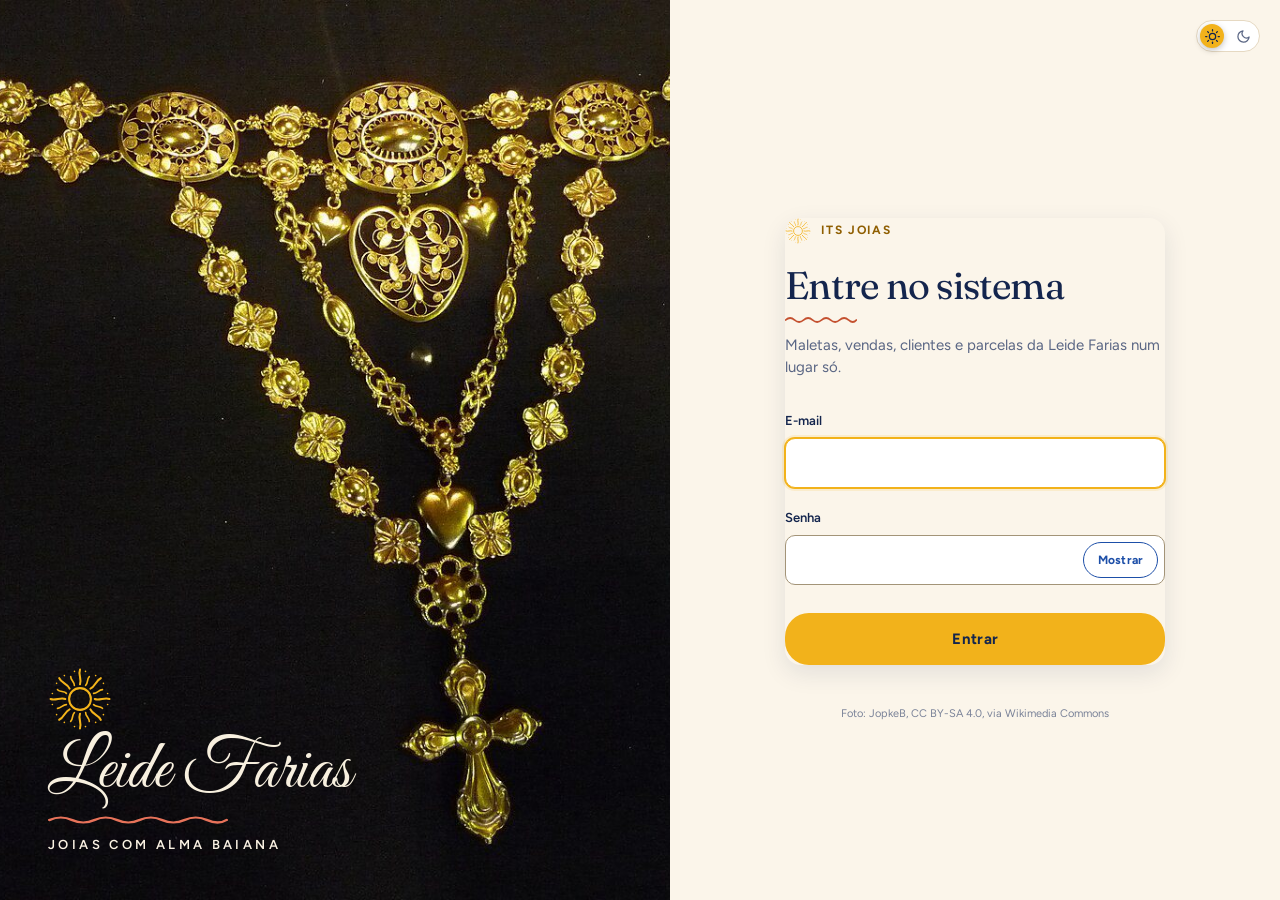
==== frontend/index.html @ cc12afc8 "feat: aba Vendas com busca por cliente, etiqueta ou número e filtros - historico-vendas.html: todas " ====
<!DOCTYPE html>
<html lang="pt-BR">
<head>
    <meta charset="UTF-8">
    <meta name="viewport" content="width=device-width, initial-scale=1.0">
    <title>Painel | Organização Its Joias</title>
    <meta name="theme-color" content="#0E1F45">
    <script src="js/tema.js"></script>
    <link rel="preconnect" href="https://fonts.googleapis.com">
    <link rel="preconnect" href="https://fonts.gstatic.com" crossorigin>
    <link href="https://fonts.googleapis.com/css2?family=Fraunces:opsz,wght@9..144,400;9..144,500&family=Figtree:wght@400;500;600;700&family=Great+Vibes&display=swap" rel="stylesheet">
    <link rel="stylesheet" href="css/style.css">
    <link rel="stylesheet" href="css/visual.css">
    <link rel="stylesheet" href="css/painel.css">
    <link rel="stylesheet" href="css/identidade.css">
</head>
<body>
    <a class="pular-conteudo" href="#painel">Pular para o conteúdo</a>
    <header>
        <div class="topo">
            <h1 class="marca" translate="no"><span class="marca-selo" aria-hidden="true"></span><span class="marca-nome">Leide Farias</span><span class="marca-lema">Joias com alma baiana</span></h1>
            <div class="usuario-topo" id="usuario-topo"></div>
        </div>
        <nav aria-label="Menu principal">
            <ul>
                <li><a href="index.html" aria-current="page">Visualização geral</a></li>
                <li><a href="vendas.html">Nova venda</a></li>
                <li><a href="historico-vendas.html">Vendas</a></li>
                <li><a href="clientes.html">Clientes</a></li>
                <li><a href="maletas.html">Maletas</a></li>
                <li><a href="produtos.html">Produtos</a></li>
            </ul>
        </nav>
    </header>

    <main id="painel" class="painel-novo" tabindex="-1" aria-busy="true">
        <!-- abertura: saudação pelo horário e o nome de quem entrou (painel.js), a data e uma peça num medalhão -->
        <section class="abertura" aria-labelledby="titulo-painel">
            <div class="abertura-texto">
                <p class="abertura-saudacao" id="painel-saudacao">Olá</p>
                <h2 id="titulo-painel">Como está a maleta hoje</h2>
                <p id="painel-data">Carregando o painel…</p>
            </div>
            <!-- foto provisória (Wikimedia Commons): trocar por uma peça da Leide -->
            <figure class="medalhao" aria-hidden="true"><img src="img/colar.jpg" alt="" width="1280" height="960"></figure>
        </section>

        <!-- carregando / erro / banco novo -->
        <div id="painel-aviso" class="painel-aviso" role="status" aria-live="polite" hidden></div>

        <div id="painel-conteudo" hidden>
            <div class="painel-linha painel-linha--abre">
                <!-- o carnê: o próximo dia 5, com quem paga nele -->
                <section class="carne" aria-labelledby="titulo-dia5">
                    <div class="carne-canhoto">
                        <p class="carne-rotulo">Próximo dia 5</p>
                        <p class="carne-data" data-campo="dataDia5Curta"></p>
                        <p class="carne-valor" data-campo="proximoDia5"></p>
                        <p class="carne-nota" data-campo="proximoDia5Nota"></p>
                    </div>
                    <div class="carne-corpo">
                        <h3 id="titulo-dia5">Vencem em <span data-campo="dataDia5"></span></h3>
                        <ul class="bloco-lista" id="lista-dia5"></ul>
                        <p class="bloco-vazio" id="vazio-dia5" hidden>Nenhuma parcela vence nesse dia.</p>
                        <footer class="bloco-rodape">
                            <span>Total a vencer</span>
                            <strong class="dinheiro" data-campo="rodapeDia5"></strong>
                        </footer>
                    </div>
                </section>

                <!-- o fio de ouro: tudo o que foi vendido, e quanto já entrou -->
                <section class="fio" aria-labelledby="titulo-fio">
                    <h3 id="titulo-fio" class="fio-rotulo">Total vendido</h3>
                    <p class="fio-total" data-campo="totalVendido"></p>
                    <p class="fio-nota" data-campo="totalVendidoNota"></p>

                    <div class="fio-linha" id="fio-linha" role="img" aria-label="Recebido, a receber e atrasado sobre o total vendido">
                        <span class="fio-parte fio-parte--recebido"></span>
                        <span class="fio-parte fio-parte--receber"></span>
                        <span class="fio-parte fio-parte--atrasado"></span>
                    </div>

                    <dl class="fio-contas">
                        <div class="fio-conta fio-conta--recebido">
                            <dt>Recebido</dt>
                            <dd class="fio-conta-valor" data-campo="recebido"></dd>
                            <dd class="fio-conta-nota" data-campo="recebidoNota"></dd>
                        </div>
                        <div class="fio-conta fio-conta--receber">
                            <dt>A receber</dt>
                            <dd class="fio-conta-valor" data-campo="aReceber"></dd>
                            <dd class="fio-conta-nota" data-campo="aReceberNota"></dd>
                        </div>
                        <div class="fio-conta fio-conta--atrasado" data-cartao="atrasado">
                            <dt>Atrasado</dt>
                            <dd class="fio-conta-valor" data-campo="atrasado"></dd>
                            <dd class="fio-conta-nota" data-campo="atrasadoNota"></dd>
                        </div>
                    </dl>

                    <p class="fio-clientes"><strong data-campo="clientesDevendoFrase"></strong> <span class="texto-suave">· <span data-campo="clientesDevendoNota"></span></span></p>
                </section>
            </div>

            <div class="painel-blocos">
                <section class="bloco" aria-labelledby="titulo-atrasadas">
                    <h3 id="titulo-atrasadas">Parcelas atrasadas</h3>
                    <ul class="bloco-lista" id="lista-atrasadas"></ul>
                    <p class="bloco-vazio bloco-vazio--tranquilo" id="vazio-atrasadas" hidden>Nenhuma parcela atrasada. Todas as clientes estão em dia.</p>
                    <footer class="bloco-rodape">
                        <span>Total atrasado</span>
                        <strong class="dinheiro" data-campo="rodapeAtrasado"></strong>
                    </footer>
                </section>

                <section class="bloco" aria-labelledby="titulo-maletas">
                    <h3 id="titulo-maletas">Maletas ativas</h3>
                    <ul class="legenda" aria-label="Legenda das barras">
                        <li><span class="legenda-cor cor-vendidas" aria-hidden="true"></span>Vendidas</li>
                        <li><span class="legenda-cor cor-disponiveis" aria-hidden="true"></span>Disponíveis</li>
                        <li><span class="legenda-cor cor-perdidas" aria-hidden="true"></span>Perdidas ou devolvidas</li>
                    </ul>
                    <ul class="maletas" id="lista-maletas"></ul>
                    <p class="bloco-vazio" id="vazio-maletas" hidden>Nenhuma maleta ativa no momento.</p>
                </section>
            </div>

            <h2 class="painel-divisa">Os números do ano</h2>

            <div class="painel-blocos">
                <section class="bloco" aria-labelledby="titulo-grafico-vendas">
                    <h3 id="titulo-grafico-vendas">Vendas por mês</h3>
                    <p class="texto-suave grafico-subtitulo">Total vendido nos últimos 12 meses (vendas canceladas não contam).</p>
                    <div id="grafico-vendas"><p class="carregando-texto">Carregando gráfico…</p></div>
                </section>
                <section class="bloco" aria-labelledby="titulo-grafico-categorias-vendidas">
                    <h3 id="titulo-grafico-categorias-vendidas">Vendido por categoria</h3>
                    <p class="texto-suave grafico-subtitulo">Parte de cada categoria no total vendido dos últimos 12 meses.</p>
                    <div id="grafico-pizza"><p class="carregando-texto">Carregando gráfico…</p></div>
                </section>
            </div>

            <section class="bloco painel-grafico-largo" aria-labelledby="titulo-grafico-recebimentos">
                <h3 id="titulo-grafico-recebimentos">Recebido × a receber</h3>
                <p class="texto-suave grafico-subtitulo">Parcelas pelo mês de vencimento: o que já entrou e o que falta entrar.</p>
                <div id="grafico-recebimentos"><p class="carregando-texto">Carregando gráfico…</p></div>
            </section>
        </div>
    </main>

    <footer>
        <p>&copy; 2026 Organização Its Joias. Todos os direitos reservados.</p>
    </footer>

    <script src="js/config.js"></script>
    <script src="js/api.js"></script>
    <script src="js/ui.js"></script>
    <script src="js/sessao.js"></script>
    <script src="js/painel.js"></script>
    <script src="js/graficos.js"></script>
    <script src="js/painel-graficos.js"></script>
</body>
</html>
---- frontend/css/style.css ----
:root {
    /* ---- Tema escuro (padrão): azul-petróleo profundo, creme e dourado ---- */
    --fundo: #0E1728;
    --superficie: #16243C;
    --superficie-hover: #1C2D49;
    --superficie-elevada: #1A2A45;      /* janelas e avisos flutuantes */
    --azul-menu: #1D427E;
    --dourado: #F0B735;                 /* fundo de botão e detalhes */
    --dourado-hover: #DDA324;
    --sobre-dourado: #182238;           /* texto em cima do dourado */
    --destaque: #F0B735;                /* dourado usado como TEXTO */
    --creme: #F8F0DF;
    --texto-forte: #F8F0DF;             /* títulos e rótulos */
    --texto: #DCE5F5;
    --texto-suave: #9EAFCA;
    --borda: #2B4264;
    --campo-borda: #617A9B;
    --placeholder: #8192AC;
    --coral: #E99B76;
    --verde: #64B99A;
    --sucesso-texto: #64B99A;
    --rosa: #E985A5;
    --vermelho: #F07878;
    --perigo-texto: #F07878;
    --sobre-vermelho: #182238;          /* texto em cima do vermelho */
    --info: #7FA6E0;
    --perigo-fundo: rgba(240, 120, 120, 0.14);
    --perigo-fundo-suave: rgba(240, 120, 120, 0.07);
    --sucesso-fundo: rgba(100, 185, 154, 0.12);
    --destaque-fundo: rgba(240, 183, 53, 0.08);
    --alerta-fundo: rgba(240, 183, 53, 0.12);
    --info-fundo: rgba(127, 166, 224, 0.13);
    --fundo-modal: rgba(4, 9, 18, 0.68);
    --sombra: 0 22px 60px rgba(0, 0, 0, 0.5);
    --sombra-leve: 0 8px 24px rgba(0, 0, 0, 0.35);
    --raio: 12px;
}

/* ---- Tema claro: creme e off-white, elementos em azul-petróleo, detalhes dourados ---- */
html[data-tema="claro"] {
    --fundo: #F7F1E4;
    --superficie: #FFFDF8;
    --superficie-hover: #F2E9D7;
    --superficie-elevada: #FFFFFF;
    --azul-menu: #1F5468;
    --dourado: #E3A82B;
    --dourado-hover: #D09619;
    --sobre-dourado: #172A33;
    --destaque: #855A00;
    --creme: #F8F0DF;
    --texto-forte: #123341;
    --texto: #26434F;
    --texto-suave: #556A73;
    --borda: #E0D3BA;
    --campo-borda: #9A8B6E;
    --placeholder: #66737A;
    --coral: #C0623A;
    --verde: #2F8A68;
    --sucesso-texto: #1E6B4E;
    --rosa: #B84A72;
    --vermelho: #C43D30;
    --perigo-texto: #A52A1E;
    --sobre-vermelho: #FFFFFF;
    --info: #2F6690;
    --perigo-fundo: rgba(196, 61, 48, 0.10);
    --perigo-fundo-suave: rgba(196, 61, 48, 0.05);
    --sucesso-fundo: rgba(47, 138, 104, 0.10);
    --destaque-fundo: rgba(227, 168, 43, 0.12);
    --alerta-fundo: rgba(227, 168, 43, 0.16);
    --info-fundo: rgba(47, 102, 144, 0.09);
    --fundo-modal: rgba(18, 51, 65, 0.38);
    --sombra: 0 22px 60px rgba(18, 51, 65, 0.20);
    --sombra-leve: 0 8px 24px rgba(18, 51, 65, 0.12);
}

/* "hidden" sempre esconde, mesmo em elementos com display definido no CSS */
[hidden] {
    display: none !important;
}

* {
    margin: 0;
    padding: 0;
    box-sizing: border-box;
}

html {
    min-height: 100%;
    background: var(--fundo);
    color-scheme: dark;
}

html[data-tema="claro"] {
    color-scheme: light;
}

body {
    min-height: 100vh;
    padding: 0 24px 24px;
    background: var(--fundo);
    color: var(--texto);
    font-family: Arial, Helvetica, sans-serif;
    font-size: 14px;
    line-height: 1.6;
}

header {
    padding: 20px 0 18px;
    margin-bottom: 28px;
    border-bottom: 1px solid var(--borda);
}

h1,
h2,
h3 {
    color: var(--texto-forte);
    font-family: Georgia, "Times New Roman", serif;
    font-weight: 400;
    line-height: 1.2;
}

h1 {
    margin-bottom: 16px;
    font-size: clamp(30px, 4vw, 42px);
}

h1::after,
main > h2::after {
    display: block;
    width: 88px;
    margin-top: 10px;
    color: var(--coral);
    content: "〜〜〜";
    font-family: Arial, sans-serif;
    font-size: 17px;
    letter-spacing: -4px;
}

h2 {
    margin: 10px 0 18px;
    font-size: clamp(27px, 3vw, 36px);
}

h3 {
    margin: 12px 0;
    font-size: 21px;
}

p {
    margin-bottom: 14px;
    color: var(--texto-suave);
    font-size: 14px;
}

a {
    color: var(--texto-forte);
    transition: color 0.2s ease;
}

a:hover {
    color: var(--destaque);
}

nav ul {
    display: flex;
    flex-wrap: wrap;
    gap: 8px;
    list-style: none;
}

nav a {
    display: inline-flex;
    align-items: center;
    justify-content: center;
    min-height: 40px;
    padding: 10px 18px;
    border: 1px solid transparent;
    border-radius: 24px;
    color: var(--texto);
    font-size: 11px;
    font-weight: 700;
    letter-spacing: 1px;
    text-decoration: none;
    text-transform: uppercase;
    transition: background 0.2s ease, color 0.2s ease;
}

nav a:hover,
nav a:focus-visible {
    background: var(--superficie-hover);
    color: var(--destaque);
}

main {
    width: 100%;
    max-width: 1600px;
    margin: 0 auto;
    padding-bottom: 32px;
}

main > p {
    margin-bottom: 24px;
}

main > div,
main > section {
    margin-bottom: 16px;
}

table {
    width: 100%;
    margin: 20px 0 28px;
    overflow: hidden;
    border: 1px solid var(--borda);
    border-radius: var(--raio);
    border-collapse: separate;
    border-spacing: 0;
    background: var(--superficie);
    color: var(--texto);
}

thead {
    background: var(--superficie);
}

th {
    padding: 15px 16px;
    border-bottom: 1px solid var(--borda);
    color: var(--texto-suave);
    font-size: 10px;
    font-weight: 700;
    letter-spacing: 1.2px;
    text-align: left;
    text-transform: uppercase;
    white-space: nowrap;
}

td {
    padding: 14px 16px;
    border-bottom: 1px solid var(--borda);
    color: var(--texto);
    font-size: 13px;
    text-align: left;
}

tbody tr:last-child td {
    border-bottom: none;
}

tbody tr {
    transition: background 0.2s ease;
}

tbody tr:hover {
    background: var(--superficie-hover);
}

button {
    min-height: 40px;
    margin: 0 8px 10px 0;
    padding: 11px 20px;
    border: 1px solid transparent;
    border-radius: 24px;
    background: var(--dourado);
    color: var(--sobre-dourado);
    font-family: Arial, Helvetica, sans-serif;
    font-size: 11px;
    font-weight: 700;
    letter-spacing: 1px;
    cursor: pointer;
    transition: background 0.2s ease, transform 0.2s ease;
}

button:hover {
    background: var(--dourado-hover);
    transform: translateY(-1px);
}

button:focus-visible,
input:focus-visible,
select:focus-visible,
textarea:focus-visible,
a:focus-visible {
    outline: 2px solid var(--dourado);
    outline-offset: 3px;
}

button.ativo {
    background: var(--dourado);
    color: var(--sobre-dourado);
}

.topico-conteudo {
    display: none;
    margin: 14px 0;
    padding: 22px;
    border: 1px solid var(--borda);
    border-radius: var(--raio);
    background: var(--superficie);
}

.topico-conteudo.ativo {
    display: block;
}

.topico-conteudo h3 {
    margin-top: 0;
    color: var(--texto-forte);
}

input,
select,
textarea {
    max-width: 100%;
    padding: 11px 13px;
    border: 1px solid var(--campo-borda);
    border-radius: 6px;
    background: var(--superficie);
    color: var(--texto-forte);
    font: inherit;
}

input::placeholder,
textarea::placeholder {
    color: var(--placeholder);
}

img {
    display: block;
    max-width: 100%;
    height: auto;
    margin: 0 auto;
    border-radius: 8px;
}

footer {
    padding: 18px 0 8px;
    border-top: 1px solid var(--borda);
    color: var(--texto-suave);
    font-size: 11px;
    text-align: center;
}

footer p {
    margin: 0;
    font-size: 11px;
}

@media (min-width: 1200px) {
    body {
        padding-right: 36px;
        padding-left: 36px;
    }

    header {
        margin-bottom: 32px;
    }
}

@media (max-width: 768px) {
    body {
        padding: 0 14px 18px;
    }

    header {
        padding-top: 14px;
        margin-bottom: 22px;
    }

    h1 {
        font-size: 30px;
    }

    nav ul {
        gap: 5px;
    }

    nav a {
        min-height: 36px;
        padding: 8px 12px;
        font-size: 10px;
        letter-spacing: 0.5px;
    }

    table {
        display: block;
        overflow-x: auto;
        white-space: nowrap;
    }

    th,
    td {
        padding: 11px 12px;
    }

    button {
        margin-right: 4px;
        padding: 10px 15px;
    }

    .topico-conteudo {
        padding: 16px;
    }
}

@media (max-width: 420px) {
    body {
        padding-right: 10px;
        padding-left: 10px;
    }

    nav a {
        padding: 8px 10px;
    }

    h2 {
        font-size: 27px;
    }
}
/* =====================================================================
   Painel (index.html)
   Valores na mesma fonte do texto, com números tabulares (alinham na vertical).
   Cores da barra validadas para o fundo escuro (daltonismo e contraste).
   ===================================================================== */

:root {
    --barra-vendidas: #B98A12;
    --barra-disponiveis: #5786CC;
    --barra-perdidas: #C2618C;
    --fatia-outras: #C3CCD8;   /* neutro da pizza ("Outras"), conferido contra as 3 cores acima */
}

html[data-tema="claro"] {
    --barra-vendidas: #B07F0A;
    --barra-disponiveis: #3B6BB0;
    --barra-perdidas: #A9466F;
    --fatia-outras: #CFC8BA;
}

.dinheiro,
.cartao-valor,
.parcela-valor,
.maleta-valores dd,
.maleta-contagem {
    font-family: inherit;
    font-variant-numeric: tabular-nums;
}

.painel-aviso {
    margin-bottom: 20px;
    padding: 16px 20px;
    border: 1px solid var(--borda);
    border-radius: var(--raio);
    background: var(--superficie);
}

.painel-aviso strong {
    display: block;
    margin-bottom: 4px;
    color: var(--texto-forte);
}

.painel-aviso p {
    margin-bottom: 0;
}

.painel-aviso--erro {
    border-color: var(--vermelho);
}

.painel-aviso--erro p {
    margin-bottom: 12px;
}

.painel-aviso--erro button {
    margin-bottom: 0;
}

/* --- cartões ---------------------------------------------------------- */

.painel-cartoes {
    display: grid;
    grid-template-columns: repeat(3, minmax(0, 1fr));
    gap: 12px;
}

.cartao {
    padding: 16px 18px;
    border: 1px solid var(--borda);
    border-radius: var(--raio);
    background: var(--superficie);
}

.cartao .cartao-rotulo {
    margin: 0 0 6px;
    color: var(--texto-suave);
    font-family: inherit;
    font-size: 12px;
    font-weight: 700;
    letter-spacing: 0.3px;
}

.cartao .cartao-valor {
    margin: 0 0 4px;
    color: var(--texto-forte);
    font-size: 22px;
    font-weight: 700;
    line-height: 1.25;
    white-space: nowrap;
}

.cartao .cartao-nota {
    margin: 0;
    font-size: 12px;
}

.cartao--alerta {
    border-color: var(--vermelho);
}

.cartao--alerta .cartao-nota {
    color: var(--perigo-texto);
}

/* --- blocos ----------------------------------------------------------- */

.painel-blocos {
    display: grid;
    grid-template-columns: repeat(2, minmax(0, 1fr));
    gap: 16px;
    margin-top: 16px;
}

.bloco {
    display: flex;
    flex-direction: column;
    padding: 18px 20px;
    border: 1px solid var(--borda);
    border-radius: var(--raio);
    background: var(--superficie);
}

#painel-conteudo > .bloco {
    margin-top: 16px;
}

.bloco h3 {
    margin: 0 0 12px;
}

.bloco-lista,
.maletas {
    flex: 1;
    list-style: none;
}

.bloco-vazio {
    flex: 1;
    margin: 0;
}

.bloco .bloco-rodape {
    display: flex;
    justify-content: space-between;
    align-items: baseline;
    gap: 12px;
    margin-top: 8px;
    padding: 12px 0 0;
    border-top: 1px solid var(--borda);
    color: var(--texto-suave);
    font-size: 13px;
    text-align: left;
}

.bloco-rodape strong {
    color: var(--texto-forte);
    font-size: 16px;
}

.parcela {
    display: flex;
    justify-content: space-between;
    align-items: flex-start;
    gap: 12px;
    padding: 10px 0;
    border-bottom: 1px solid var(--borda);
}

.parcela:last-child {
    border-bottom: none;
}

.parcela-info {
    display: flex;
    flex-direction: column;
    align-items: flex-start;
    gap: 2px;
    min-width: 0;
}

.parcela-cliente {
    color: var(--texto-forte);
    font-weight: 700;
}

.parcela-detalhe {
    color: var(--texto-suave);
    font-size: 12px;
}

.parcela-valor {
    color: var(--texto-forte);
    font-weight: 700;
    white-space: nowrap;
}

.chip {
    display: inline-block;
    margin-top: 4px;
    padding: 2px 10px;
    border-radius: 999px;
    font-size: 11px;
    font-weight: 700;
}

.chip--atraso {
    border: 1px solid var(--vermelho);
    background: var(--perigo-fundo);
    color: var(--perigo-texto);
}

/* --- maletas ---------------------------------------------------------- */

.legenda {
    display: flex;
    flex-wrap: wrap;
    gap: 6px 18px;
    margin-bottom: 8px;
    color: var(--texto-suave);
    font-size: 12px;
    list-style: none;
}

.legenda[hidden] {
    display: none;
}

.legenda li {
    display: inline-flex;
    align-items: center;
    gap: 6px;
}

.legenda-cor {
    width: 12px;
    height: 12px;
    border-radius: 3px;
}

.cor-vendidas { background: var(--barra-vendidas); }
.cor-disponiveis { background: var(--barra-disponiveis); }
.cor-perdidas { background: var(--barra-perdidas); }

.maleta {
    padding: 14px 0;
    border-bottom: 1px solid var(--borda);
}

.maleta:last-child {
    border-bottom: none;
    padding-bottom: 0;
}

.maleta-topo {
    display: flex;
    justify-content: space-between;
    align-items: baseline;
    flex-wrap: wrap;
    gap: 4px 12px;
    margin-bottom: 8px;
}

.maleta-nome {
    display: block;
    color: var(--texto-forte);
    font-weight: 700;
}

.maleta-detalhe {
    color: var(--texto-suave);
    font-size: 12px;
}

/* barra fina: partes separadas por 2px da cor do fundo, pontas arredondadas */
.barra {
    display: flex;
    gap: 2px;
    height: 8px;
    border-radius: 999px;
    overflow: hidden;
    background: var(--superficie);
}

.barra-parte {
    min-width: 4px;
    flex-basis: 0;
}

.barra-parte:first-child {
    border-radius: 999px 0 0 999px;
}

.barra-parte:last-child {
    border-radius: 0 999px 999px 0;
}

.barra-parte:only-child {
    border-radius: 999px;
}

.maleta .maleta-contagem {
    display: flex;
    flex-wrap: wrap;
    gap: 2px 16px;
    margin: 8px 0 6px;
    color: var(--texto);
    font-size: 12px;
}

.maleta-valores {
    display: grid;
    grid-template-columns: auto auto;
    justify-content: start;
    gap: 2px 12px;
    font-size: 13px;
}

.maleta-valores dt {
    color: var(--texto-suave);
}

.maleta-valores dd {
    color: var(--texto-forte);
    font-weight: 700;
}

@media (min-width: 1200px) {
    .painel-cartoes {
        grid-template-columns: repeat(6, minmax(0, 1fr));
    }
}

@media (max-width: 768px) {
    .painel-cartoes {
        grid-template-columns: repeat(2, minmax(0, 1fr));
        gap: 10px;
    }

    .cartao {
        padding: 12px 14px;
    }

    .cartao .cartao-valor {
        font-size: 18px;
    }

    .painel-blocos {
        grid-template-columns: 1fr;
    }

    .bloco {
        padding: 16px;
    }
}

/* =====================================================================
   Componentes compartilhados (login, clientes, venda, maletas, produtos)
   ===================================================================== */

/* --- cabeçalho com o usuário logado --------------------------------- */
.topo {
    display: flex;
    justify-content: space-between;
    align-items: flex-start;
    flex-wrap: wrap;
    gap: 12px;
}

.usuario-topo {
    display: flex;
    align-items: center;
    gap: 12px;
    padding-top: 6px;
}

.usuario-topo button {
    margin: 0;
}

.usuario-topo-nome {
    display: flex;
    flex-direction: column;
    align-items: flex-end;
    line-height: 1.3;
}

.usuario-topo-nome strong {
    color: var(--texto-forte);
}

.usuario-topo-nome span {
    color: var(--texto-suave);
    font-size: 12px;
}

nav a[aria-current="page"] {
    border-color: var(--borda);
    color: var(--destaque);
}

/* --- botões ----------------------------------------------------------- */
.botao-secundario {
    border-color: var(--borda);
    background: transparent;
    color: var(--texto);
}

.botao-secundario:hover {
    background: var(--superficie-hover);
    color: var(--texto-forte);
}

.botao-perigo {
    border-color: var(--vermelho);
    background: transparent;
    color: var(--perigo-texto);
}

.botao-perigo:hover {
    background: var(--perigo-fundo);
}

.botao-pequeno {
    min-height: 32px;
    padding: 6px 14px;
    font-size: 10px;
}

button:disabled {
    cursor: not-allowed;
    opacity: 0.55;
    transform: none;
}

.acoes {
    display: flex;
    flex-wrap: wrap;
    gap: 8px;
    margin-top: 8px;
}

.acoes button {
    margin: 0;
}

/* Botões só da proprietária (o back-end também bloqueia) */
html:not([data-perfil="PROPRIETARIA"]) [data-somente="PROPRIETARIA"] {
    display: none !important;
}

/* --- cabeçalho de página e barra de busca ----------------------------- */
.cabecalho-pagina {
    display: flex;
    justify-content: space-between;
    align-items: flex-end;
    flex-wrap: wrap;
    gap: 12px;
}

.cabecalho-pagina button {
    margin: 0 0 18px;
}

.barra-ferramentas {
    display: flex;
    flex-wrap: wrap;
    align-items: center;
    gap: 12px 20px;
    margin-bottom: 4px;
}

.barra-ferramentas input[type="search"] {
    flex: 1 1 260px;
    max-width: 420px;
}

.opcao {
    display: inline-flex;
    align-items: center;
    gap: 8px;
    color: var(--texto);
    cursor: pointer;
}

.opcao input {
    width: 18px;
    height: 18px;
    accent-color: var(--dourado);
}

/* --- formulários ------------------------------------------------------ */
.cartao-form {
    margin: 0 0 20px;
    padding: 22px 24px;
    border: 1px solid var(--borda);
    border-radius: var(--raio);
    background: var(--superficie);
}

.cartao-form h3 {
    margin: 0 0 18px;
}

.form-grade {
    display: grid;
    grid-template-columns: repeat(2, minmax(0, 1fr));
    gap: 16px 20px;
}

.campo {
    display: flex;
    flex-direction: column;
    gap: 6px;
    min-width: 0;
}

.campo-largo {
    grid-column: 1 / -1;
}

.campo label,
.rotulo {
    color: var(--texto-forte);
    font-size: 13px;
    font-weight: 700;
}

.campo .dica {
    color: var(--texto-suave);
    font-size: 12px;
}

.campo input,
.campo select,
.campo textarea {
    width: 100%;
}

.campo .opcao input {
    width: 18px;
    flex: none;
}

.campo textarea {
    min-height: 84px;
    resize: vertical;
}

.campo .erro-campo {
    color: var(--perigo-texto);
    font-size: 12px;
}

.campo.com-erro input,
.campo.com-erro select,
.campo.com-erro textarea {
    border-color: var(--vermelho);
}

.opcional {
    color: var(--texto-suave);
    font-weight: 400;
}

/* --- mensagens -------------------------------------------------------- */
.mensagem {
    margin: 0 0 16px;
    padding: 12px 16px;
    border: 1px solid var(--borda);
    border-radius: 10px;
    background: var(--superficie);
    color: var(--texto);
}

.mensagem p {
    margin: 4px 0 0;
}

.mensagem--erro {
    border-color: var(--vermelho);
    color: var(--texto-forte);
}

.mensagem--erro strong {
    color: var(--perigo-texto);
}

.mensagem--sucesso {
    border-color: var(--verde);
}

.mensagem--sucesso strong {
    color: var(--sucesso-texto);
}

/* --- tabelas com valores ---------------------------------------------- */
td.numero,
th.numero {
    text-align: right;
    font-variant-numeric: tabular-nums;
    white-space: nowrap;
}

td.acoes-linha {
    text-align: right;
    white-space: nowrap;
}

td.acoes-linha button {
    margin: 0 0 0 6px;
}

.texto-alerta {
    color: var(--perigo-texto);
    font-weight: 700;
}

.texto-suave {
    color: var(--texto-suave);
}

.etiqueta-situacao {
    display: inline-block;
    padding: 2px 10px;
    border: 1px solid var(--borda);
    border-radius: 999px;
    color: var(--texto-suave);
    font-size: 11px;
    font-weight: 700;
}

.vazio {
    padding: 24px;
    border: 1px dashed var(--borda);
    border-radius: var(--raio);
    color: var(--texto-suave);
    text-align: center;
}

/* --- login ------------------------------------------------------------ */
.pagina-login {
    display: flex;
    align-items: center;
    justify-content: center;
    min-height: 100vh;
    padding: 24px 16px;
}

.cartao-login {
    width: 100%;
    max-width: 400px;
    padding: 32px 28px;
    border: 1px solid var(--borda);
    border-radius: 16px;
    background: var(--superficie);
}

.cartao-login h1 {
    margin-bottom: 6px;
    font-size: 32px;
}

.cartao-login .subtitulo {
    margin-bottom: 26px;
}

.cartao-login form {
    display: flex;
    flex-direction: column;
    gap: 16px;
}

.cartao-login button[type="submit"] {
    width: 100%;
    margin: 6px 0 0;
}

.senha-com-botao {
    position: relative;
}

.senha-com-botao input {
    padding-right: 84px;
}

.senha-com-botao button {
    position: absolute;
    top: 50%;
    right: 6px;
    min-height: 30px;
    margin: 0;
    padding: 4px 12px;
    transform: translateY(-50%);
}

.senha-com-botao button:hover {
    transform: translateY(-50%);
}


/* --- nova venda ------------------------------------------------------- */
.venda-grade {
    display: grid;
    grid-template-columns: minmax(0, 1.25fr) minmax(0, 1fr);
    gap: 20px;
    align-items: start;
}

.venda-passo {
    margin: 0 0 20px;
    padding: 20px 22px;
    border: 1px solid var(--borda);
    border-radius: var(--raio);
    background: var(--superficie);
}

.venda-passo h3 {
    display: flex;
    align-items: center;
    gap: 10px;
    margin: 0 0 14px;
}

.passo-numero {
    display: inline-flex;
    align-items: center;
    justify-content: center;
    width: 26px;
    height: 26px;
    border-radius: 50%;
    background: var(--dourado);
    color: var(--sobre-dourado);
    font-family: Arial, sans-serif;
    font-size: 13px;
    font-weight: 700;
}

.adicionar-peca {
    display: flex;
    gap: 8px;
}

.adicionar-peca input {
    flex: 1;
    min-width: 0;
    text-transform: uppercase;
}

.adicionar-peca button {
    margin: 0;
}

.sugestoes {
    margin: 8px 0 0;
    padding: 0;
    list-style: none;
}

.sugestoes button {
    display: flex;
    justify-content: space-between;
    gap: 12px;
    width: 100%;
    min-height: 0;
    margin: 0 0 6px;
    padding: 8px 12px;
    border: 1px solid var(--borda);
    border-radius: 8px;
    background: transparent;
    color: var(--texto);
    font-family: inherit;
    font-size: 13px;
    font-weight: 400;
    letter-spacing: 0;
    text-align: left;
}

.sugestoes button:hover {
    background: var(--superficie-hover);
    transform: none;
}

.sugestoes .dinheiro {
    color: var(--texto-forte);
    white-space: nowrap;
}

/* "O código 48480079 está em 2 maletas. De qual maleta saiu esta peça?" */
.sugestoes-pergunta {
    margin-bottom: 8px;
    padding: 10px 12px;
    border: 1px solid var(--dourado);
    border-radius: 10px;
    background: var(--alerta-fundo);
    color: var(--texto);
    font-size: 13px;
}

.sugestoes-pergunta strong {
    color: var(--destaque);
}

.lista-pecas {
    margin: 12px 0 0;
    padding: 0;
    list-style: none;
}

.lista-pecas li {
    display: flex;
    justify-content: space-between;
    align-items: center;
    gap: 12px;
    padding: 10px 0;
    border-bottom: 1px solid var(--borda);
}

.lista-pecas li:last-child {
    border-bottom: none;
}

.lista-pecas .peca-info {
    display: flex;
    flex-direction: column;
    min-width: 0;
}

.lista-pecas .peca-info strong {
    color: var(--texto-forte);
}

.lista-pecas .peca-direita {
    display: flex;
    align-items: center;
    gap: 10px;
    white-space: nowrap;
}

.lista-pecas button {
    margin: 0;
}

.formas-venda {
    display: grid;
    grid-template-columns: repeat(2, minmax(0, 1fr));
    gap: 10px;
    margin-bottom: 16px;
}

.formas-venda label {
    display: flex;
    flex-direction: column;
    gap: 2px;
    padding: 12px 14px;
    border: 1px solid var(--borda);
    border-radius: 10px;
    cursor: pointer;
}

.formas-venda input {
    position: absolute;
    opacity: 0;
    pointer-events: none;
}

.formas-venda label:has(input:checked) {
    border-color: var(--dourado);
    background: var(--destaque-fundo);
}

.formas-venda label:has(input:focus-visible) {
    outline: 2px solid var(--dourado);
    outline-offset: 2px;
}

.formas-venda strong {
    color: var(--texto-forte);
}

.formas-venda span {
    color: var(--texto-suave);
    font-size: 12px;
}

.resumo {
    position: sticky;
    top: 16px;
}

.resumo-linhas {
    display: grid;
    grid-template-columns: 1fr auto;
    gap: 6px 16px;
    margin: 0 0 14px;
}

.resumo-linhas dt {
    color: var(--texto-suave);
}

.resumo-linhas dd {
    color: var(--texto-forte);
    text-align: right;
    font-variant-numeric: tabular-nums;
}

.resumo-linhas .total {
    padding-top: 8px;
    border-top: 1px solid var(--borda);
    font-size: 18px;
    font-weight: 700;
}

.parcelas-previa {
    margin: 0 0 16px;
    padding: 0;
    list-style: none;
}

.parcelas-previa li {
    display: flex;
    justify-content: space-between;
    gap: 12px;
    padding: 6px 0;
    border-bottom: 1px solid var(--borda);
    font-variant-numeric: tabular-nums;
}

.parcelas-previa li:last-child {
    border-bottom: none;
}

.chip-pago {
    display: inline-block;
    margin-left: 6px;
    padding: 0 8px;
    border: 1px solid var(--verde);
    border-radius: 999px;
    color: var(--sucesso-texto);
    font-size: 11px;
    font-weight: 700;
}

.resumo button.confirmar {
    width: 100%;
    margin: 0;
    font-size: 13px;
}

@media (max-width: 900px) {
    .venda-grade {
        grid-template-columns: 1fr;
    }

    .resumo {
        position: static;
    }
}

@media (max-width: 768px) {
    .form-grade {
        grid-template-columns: 1fr;
    }

    .cartao-form,
    .venda-passo {
        padding: 16px;
    }

    .usuario-topo-nome {
        align-items: flex-start;
    }
}

/* =====================================================================
   Importação de maleta por PDF (maletas.html)
   ===================================================================== */
.area-arquivo {
    display: flex;
    flex-direction: column;
    align-items: center;
    gap: 6px;
    margin: 14px 0;
    padding: 28px 16px;
    border: 2px dashed var(--borda);
    border-radius: var(--raio);
    color: var(--texto-forte);
    text-align: center;
    cursor: pointer;
    transition: border-color 0.2s ease, background 0.2s ease;
}

.area-arquivo:hover,
.area-arquivo--sobre {
    border-color: var(--dourado);
    background: var(--superficie-hover);
}

.area-arquivo input[type="file"] {
    position: absolute;
    width: 1px;
    height: 1px;
    opacity: 0;
}

.area-arquivo:focus-within {
    outline: 2px solid var(--dourado);
    outline-offset: 3px;
}

.carregando {
    display: flex;
    align-items: center;
    gap: 16px;
    margin: 12px 0;
    padding: 18px;
    border: 1px solid var(--borda);
    border-radius: var(--raio);
}

.carregando[hidden] {
    display: none;
}

.carregando p {
    margin: 4px 0 0;
    color: var(--texto-suave);
}

.girando {
    flex: none;
    width: 28px;
    height: 28px;
    border: 3px solid var(--borda);
    border-top-color: var(--dourado);
    border-radius: 50%;
    animation: girar 0.9s linear infinite;
}

@keyframes girar {
    to { transform: rotate(360deg); }
}

@media (prefers-reduced-motion: reduce) {
    .girando { animation-duration: 3s; }
}

.subtitulo-secao {
    margin: 26px 0 12px;
    color: var(--texto-forte);
    font-size: 15px;
}

.lista-avisos {
    margin: 10px 0;
    padding: 0;
    list-style: none;
}

.lista-avisos:empty {
    display: none;
}

.aviso {
    display: flex;
    align-items: flex-start;
    gap: 8px;
    margin: 4px 0;
    font-size: 13px;
    line-height: 1.4;
    white-space: normal;
}

.aviso-icone {
    display: inline-flex;
    flex: none;
    align-items: center;
    justify-content: center;
    width: 18px;
    height: 18px;
    border-radius: 50%;
    font-size: 11px;
    font-weight: 700;
}

.aviso--erro { color: var(--texto-forte); }
.aviso--erro .aviso-icone { background: var(--vermelho); color: var(--sobre-dourado); }
.aviso--alerta .aviso-icone { background: var(--dourado); color: var(--sobre-dourado); }
.aviso--info { color: var(--texto-suave); }
.aviso--info .aviso-icone { border: 1px solid var(--texto-suave); }

.resumo-importacao {
    display: grid;
    grid-template-columns: repeat(auto-fit, minmax(110px, 1fr));
    gap: 10px;
    margin-bottom: 14px;
}

.resumo-item {
    display: flex;
    flex-direction: column;
    gap: 4px;
    padding: 10px 12px;
    border: 1px solid var(--borda);
    border-radius: 10px;
    font-size: 12px;
}

.resumo-item strong {
    color: var(--texto-forte);
    font-size: 17px;
}

.resumo-item--erro {
    border-color: var(--vermelho);
}

.resumo-item--erro strong {
    color: var(--perigo-texto);
}

.tabela-rolavel {
    overflow-x: auto;
}

.tabela-importacao td {
    padding: 10px 8px;
    vertical-align: top;
}

.tabela-importacao input,
.tabela-importacao select {
    width: 100%;
    min-width: 0;
    padding: 7px 8px;
    font-size: 13px;
}

.tabela-importacao .f-importar,
.tabela-importacao .f-conferido {
    width: 18px;
    height: 18px;
    accent-color: var(--dourado);
}

.tabela-importacao .f-codigo { min-width: 105px; }
.tabela-importacao .f-descricao { min-width: 220px; }
.tabela-importacao .f-categoria { min-width: 120px; }
.tabela-importacao .f-quantidade { width: 64px; text-align: right; }
.tabela-importacao .f-valor { width: 92px; text-align: right; }
.tabela-importacao .f-decisao { margin-top: 6px; }
.tabela-importacao .f-conferencia { min-width: 230px; }

.tabela-importacao .numero-linha {
    display: block;
    margin-top: 4px;
    font-size: 11px;
}

.opcao-pequena {
    margin-top: 6px;
    font-size: 12px;
}

.texto-lido {
    display: block;
    margin-top: 4px;
    color: var(--texto-suave);
    font-size: 11px;
    white-space: normal;
    word-break: break-word;
}

.tabela-importacao tr.linha-erro {
    box-shadow: inset 4px 0 0 var(--vermelho);
    background: var(--perigo-fundo-suave);
}

.tabela-importacao tr.linha-alerta {
    box-shadow: inset 4px 0 0 var(--dourado);
}

.tabela-importacao tr.linha-ignorada td:not(:first-child) {
    opacity: 0.45;
}

.acoes-importacao {
    align-items: center;
    margin-top: 18px;
}

@media (max-width: 768px) {
    /* no celular, cada linha vira um cartão com rótulos */
    .tabela-importacao {
        display: block;
        white-space: normal;
    }

    .tabela-importacao thead {
        display: none;
    }

    .tabela-importacao tbody,
    .tabela-importacao td {
        display: block;
    }

    .tabela-importacao tr {
        display: grid;
        grid-template-columns: repeat(3, minmax(0, 1fr));
        margin-bottom: 12px;
        border: 1px solid var(--borda);
        border-radius: 10px;
    }

    /* quantidade, valor e total lado a lado; o resto ocupa a linha inteira */
    .tabela-importacao td {
        grid-column: 1 / -1;
    }

    .tabela-importacao td.numero {
        grid-column: auto;
        padding-top: 4px;
    }

    .tabela-importacao .f-quantidade,
    .tabela-importacao .f-valor {
        width: 100%;
    }

    .tabela-importacao tr[hidden] {
        display: none;
    }

    .tabela-importacao td {
        border-bottom: none;
        text-align: left;
    }

    .tabela-importacao td::before {
        content: attr(data-rotulo);
        display: block;
        margin-bottom: 4px;
        color: var(--texto-suave);
        font-size: 10px;
        font-weight: 700;
        letter-spacing: 1px;
        text-transform: uppercase;
    }

    .tabela-importacao .f-descricao,
    .tabela-importacao .f-conferencia {
        min-width: 0;
    }
}

@media print {
    header,
    footer,
    nav,
    .cabecalho-pagina,
    #imp-concluido .acoes,
    #imp-concluido > .mensagem,
    main > :not(#importacao),
    #importacao > h3 {
        display: none !important;
    }

    body,
    #importacao {
        border: none;
        background: #fff;
        color: #000;
    }

    #importacao td,
    #importacao th,
    #importacao h4,
    #importacao p {
        color: #000;
    }
}

/* =====================================================================
   Tema claro: ajustes que não são só troca de cor
   ===================================================================== */
body,
header,
.cartao-form,
.bloco,
input,
select,
textarea,
thead {
    transition: background-color 0.25s ease, color 0.25s ease, border-color 0.25s ease;
}

html[data-tema="claro"] nav a[aria-current="page"] {
    border-color: var(--azul-menu);
    background: var(--azul-menu);
    color: var(--creme);
}

html[data-tema="claro"] nav a:hover,
html[data-tema="claro"] nav a:focus-visible {
    background: var(--superficie-hover);
    color: var(--azul-menu);
}

html[data-tema="claro"] thead {
    background: var(--superficie-hover);
}

html[data-tema="claro"] .botao-secundario {
    border-color: var(--azul-menu);
    color: var(--azul-menu);
}

html[data-tema="claro"] .botao-secundario:hover {
    background: var(--azul-menu);
    color: var(--creme);
}

html[data-tema="claro"] .cartao-form,
html[data-tema="claro"] .cartao-login,
html[data-tema="claro"] .bloco {
    box-shadow: var(--sombra-leve);
}

@media (prefers-reduced-motion: reduce) {
    *,
    *::before,
    *::after {
        transition-duration: 0.01ms !important;
        animation-duration: 0.01ms !important;
        animation-iteration-count: 1 !important;
    }
}

/* =====================================================================
   Ícones (SVG em traço; herdam a cor do texto)
   ===================================================================== */
.icone {
    width: 1em;
    height: 1em;
    fill: none;
    stroke: currentColor;
    stroke-width: 2;
    stroke-linecap: round;
    stroke-linejoin: round;
    flex: none;
}

/* =====================================================================
   Botão de tema (sol / lua)
   ===================================================================== */
.botao-tema {
    position: relative;
    display: inline-flex;
    align-items: center;
    justify-content: space-between;
    width: 64px;
    min-height: 32px;
    height: 32px;
    margin: 0;
    padding: 0 8px;
    border: 1px solid var(--borda);
    border-radius: 999px;
    background: var(--superficie);
    color: var(--texto-suave);
    font-size: 15px;
    letter-spacing: 0;
}

.botao-tema:hover {
    background: var(--superficie-hover);
    transform: none;
}

.botao-tema-sol,
.botao-tema-lua {
    position: relative;
    z-index: 1;
    display: inline-flex;
    transition: color 0.25s ease;
}

.botao-tema-bolinha {
    position: absolute;
    top: 3px;
    left: 3px;
    width: 24px;
    height: 24px;
    border-radius: 50%;
    background: var(--dourado);
    box-shadow: 0 2px 6px rgba(0, 0, 0, 0.25);
    transition: transform 0.28s cubic-bezier(0.4, 0.1, 0.2, 1);
}

/* claro: bolinha no sol; escuro: bolinha na lua */
.botao-tema[aria-checked="true"] .botao-tema-bolinha {
    transform: translateX(32px);
}

.botao-tema[aria-checked="false"] .botao-tema-sol,
.botao-tema[aria-checked="true"] .botao-tema-lua {
    color: var(--sobre-dourado);
}

.tema-login {
    position: fixed;
    top: 16px;
    right: 16px;
}

/* =====================================================================
   Janelas (confirmação e modais de edição/visualização)
   ===================================================================== */
dialog.janela,
dialog.modal {
    position: fixed;
    inset: 0;
    margin: auto;
    height: fit-content;
    max-height: calc(100dvh - 32px);
    overflow: auto;
    border: 1px solid var(--borda);
    border-radius: 18px;
    background: var(--superficie-elevada);
    color: var(--texto);
    box-shadow: var(--sombra);
}

dialog.janela::backdrop,
dialog.modal::backdrop {
    background: var(--fundo-modal);
    backdrop-filter: blur(3px);
}

dialog.janela[open],
dialog.modal[open] {
    animation: janela-entrar 0.2s cubic-bezier(0.2, 0.8, 0.2, 1);
}

dialog.janela[open]::backdrop,
dialog.modal[open]::backdrop {
    animation: fundo-entrar 0.2s ease;
}

dialog.saindo {
    animation: janela-sair 0.16s ease forwards !important;
}

dialog.saindo::backdrop {
    animation: fundo-sair 0.16s ease forwards !important;
}

@keyframes janela-entrar {
    from { opacity: 0; transform: translateY(10px) scale(0.97); }
}

@keyframes janela-sair {
    to { opacity: 0; transform: translateY(6px) scale(0.98); }
}

@keyframes fundo-entrar {
    from { opacity: 0; }
}

@keyframes fundo-sair {
    to { opacity: 0; }
}

/* --- confirmação --- */
dialog.janela {
    width: min(440px, calc(100vw - 32px));
    padding: 28px 26px 22px;
    text-align: center;
}

.janela-selo {
    display: inline-flex;
    align-items: center;
    justify-content: center;
    width: 56px;
    height: 56px;
    margin-bottom: 14px;
    border-radius: 50%;
    font-size: 26px;
}

.janela--confirmar .janela-selo,
.janela--importar .janela-selo { background: var(--destaque-fundo); color: var(--destaque); box-shadow: inset 0 0 0 1px var(--dourado); }
.janela--perigo .janela-selo { background: var(--perigo-fundo); color: var(--perigo-texto); box-shadow: inset 0 0 0 1px var(--vermelho); }
.janela--alerta .janela-selo { background: var(--alerta-fundo); color: var(--destaque); box-shadow: inset 0 0 0 1px var(--dourado); }

dialog.janela h3 {
    margin: 0 0 8px;
    font-size: 22px;
}

.janela-texto {
    margin: 0 0 6px;
    color: var(--texto);
    line-height: 1.5;
}

.janela-detalhes {
    display: grid;
    grid-template-columns: auto 1fr;
    gap: 6px 14px;
    margin: 14px 0 0;
    padding: 12px 14px;
    border: 1px solid var(--borda);
    border-radius: 12px;
    background: var(--superficie);
    text-align: left;
    font-size: 13px;
}

.janela-detalhes dt {
    color: var(--texto-suave);
}

.janela-detalhes dd {
    color: var(--texto-forte);
    font-weight: 700;
    text-align: right;
    font-variant-numeric: tabular-nums;
}

.janela-acoes {
    display: flex;
    justify-content: center;
    flex-wrap: wrap;
    gap: 10px;
    margin-top: 22px;
}

.janela-acoes button {
    flex: 1 1 140px;
    margin: 0;
}

.botao-perigo-cheio {
    background: var(--vermelho);
    color: var(--sobre-vermelho);
}

.botao-perigo-cheio:hover {
    background: var(--vermelho);
    filter: brightness(0.92);
}

/* --- modal de edição/visualização --- */
dialog.modal {
    width: min(720px, calc(100vw - 32px));
    padding: 0;
}

.modal-cabecalho {
    position: sticky;
    top: 0;
    z-index: 1;
    display: flex;
    align-items: center;
    justify-content: space-between;
    gap: 12px;
    padding: 18px 24px;
    border-bottom: 1px solid var(--borda);
    background: var(--superficie-elevada);
}

.modal-cabecalho h3 {
    margin: 0;
}

.modal-corpo {
    padding: 22px 24px 24px;
}

.botao-fechar {
    display: inline-flex;
    align-items: center;
    justify-content: center;
    width: 36px;
    min-height: 36px;
    height: 36px;
    margin: 0;
    padding: 0;
    border: 1px solid var(--borda);
    border-radius: 50%;
    background: transparent;
    color: var(--texto-suave);
    font-size: 16px;
}

.botao-fechar:hover {
    background: var(--superficie-hover);
    color: var(--texto-forte);
    transform: none;
}

/* =====================================================================
   Avisos flutuantes (sucesso, erro, alerta, informação)
   ===================================================================== */
/* canto inferior direito: não cobre o cabeçalho (usuária, Sair, tema) */
.notificacoes {
    position: fixed;
    right: 16px;
    bottom: 16px;
    z-index: 1000;
    display: flex;
    flex-direction: column;
    gap: 10px;
    width: min(380px, calc(100vw - 32px));
    pointer-events: none;
}

.notificacao {
    display: flex;
    align-items: flex-start;
    gap: 12px;
    padding: 14px 12px 14px 14px;
    border: 1px solid var(--borda);
    border-left: 4px solid var(--info);
    border-radius: 14px;
    background: var(--superficie-elevada);
    box-shadow: var(--sombra-leve);
    pointer-events: auto;
    animation: aviso-entrar 0.24s cubic-bezier(0.2, 0.8, 0.2, 1);
}

.notificacao.saindo {
    animation: aviso-sair 0.2s ease forwards;
}

@keyframes aviso-entrar {
    from { opacity: 0; transform: translateY(12px); }
}

@keyframes aviso-sair {
    to { opacity: 0; transform: translateX(16px); }
}

.notificacao-selo {
    display: inline-flex;
    align-items: center;
    justify-content: center;
    width: 30px;
    height: 30px;
    border-radius: 50%;
    background: var(--info-fundo);
    color: var(--info);
    font-size: 16px;
    flex: none;
}

.notificacao-corpo {
    flex: 1;
    min-width: 0;
}

.notificacao-corpo strong {
    display: block;
    color: var(--texto-forte);
    font-size: 14px;
}

.notificacao-corpo p {
    margin: 2px 0 0;
    color: var(--texto);
    font-size: 13px;
    line-height: 1.45;
    overflow-wrap: anywhere;
}

.notificacao-fechar {
    display: inline-flex;
    align-items: center;
    justify-content: center;
    width: 28px;
    min-height: 28px;
    height: 28px;
    margin: 0;
    padding: 0;
    border-radius: 50%;
    background: transparent;
    color: var(--texto-suave);
    font-size: 14px;
}

.notificacao-fechar:hover {
    background: var(--superficie-hover);
    color: var(--texto-forte);
    transform: none;
}

.notificacao--sucesso { border-left-color: var(--verde); }
.notificacao--sucesso .notificacao-selo { background: var(--sucesso-fundo); color: var(--sucesso-texto); }
.notificacao--erro { border-left-color: var(--vermelho); }
.notificacao--erro .notificacao-selo { background: var(--perigo-fundo); color: var(--perigo-texto); }
.notificacao--alerta { border-left-color: var(--dourado); }
.notificacao--alerta .notificacao-selo { background: var(--alerta-fundo); color: var(--destaque); }

@media (max-width: 520px) {
    .notificacoes {
        right: 12px;
        bottom: 12px;
        left: 12px;
        width: auto;
    }

    @keyframes aviso-entrar {
        from { opacity: 0; transform: translateY(16px); }
    }

    @keyframes aviso-sair {
        to { opacity: 0; transform: translateY(16px); }
    }
}

/* =====================================================================
   Mensagens dentro da página (com ícone por situação)
   ===================================================================== */
.mensagem {
    position: relative;
    padding: 14px 16px 14px 52px;
    border-radius: 14px;
    animation: mensagem-entrar 0.22s ease;
}

.mensagem::before {
    position: absolute;
    top: 13px;
    left: 14px;
    display: inline-flex;
    align-items: center;
    justify-content: center;
    width: 26px;
    height: 26px;
    border-radius: 50%;
    background: var(--info-fundo);
    color: var(--info);
    content: "i";
    font-family: Georgia, serif;
    font-size: 14px;
    font-weight: 700;
}

.mensagem--erro { background: var(--perigo-fundo-suave); }
.mensagem--erro::before { background: var(--perigo-fundo); color: var(--perigo-texto); content: "✕"; font-family: Arial, sans-serif; }
.mensagem--sucesso { background: var(--sucesso-fundo); }
.mensagem--sucesso::before { background: var(--sucesso-fundo); color: var(--sucesso-texto); content: "✓"; font-family: Arial, sans-serif; }
.mensagem--alerta { border-color: var(--dourado); background: var(--alerta-fundo); }
.mensagem--alerta strong { color: var(--destaque); }
.mensagem--alerta::before { background: var(--alerta-fundo); color: var(--destaque); content: "!"; font-family: Arial, sans-serif; }

@keyframes mensagem-entrar {
    from { opacity: 0; transform: translateY(-4px); }
}

/* =====================================================================
   Carregando
   ===================================================================== */
.carregando-texto {
    display: flex;
    align-items: center;
    gap: 10px;
    color: var(--texto-suave);
}

.carregando-texto::before {
    width: 18px;
    height: 18px;
    border: 2px solid var(--borda);
    border-top-color: var(--dourado);
    border-radius: 50%;
    content: "";
    animation: girar 0.9s linear infinite;
    flex: none;
}

button.processando {
    position: relative;
    color: transparent !important;
    pointer-events: none;
}

button.processando::after {
    position: absolute;
    inset: 0;
    width: 16px;
    height: 16px;
    margin: auto;
    border: 2px solid currentColor;
    border-color: var(--sobre-dourado) transparent var(--sobre-dourado) transparent;
    border-radius: 50%;
    content: "";
    animation: girar 0.8s linear infinite;
}

.mensagem > strong {
    display: block;
}

.mensagem > .opcao {
    margin-top: 6px;
}

.janela-campo {
    display: flex;
    flex-direction: column;
    gap: 6px;
    margin-top: 14px;
    text-align: left;
}

.janela-campo span {
    color: var(--texto-forte);
    font-size: 13px;
    font-weight: 700;
}

.janela-campo textarea {
    width: 100%;
    resize: vertical;
}

/* =====================================================================
   Perfil da cliente: histórico de vendas
   ===================================================================== */
dialog.modal-largo {
    width: min(860px, calc(100vw - 32px));
}

.modal-cabecalho .texto-suave {
    font-size: 13px;
}

.botao-link {
    display: inline-flex;
    align-items: center;
    min-height: 40px;
    padding: 11px 20px;
    border-radius: 24px;
    background: var(--dourado);
    color: var(--sobre-dourado);
    font-size: 11px;
    font-weight: 700;
    letter-spacing: 1px;
    text-decoration: none;
}

.botao-link:hover {
    background: var(--dourado-hover);
    color: var(--sobre-dourado);
}

.historico-vendas {
    display: flex;
    flex-direction: column;
    gap: 10px;
    margin: 0 0 16px;
    padding: 0;
    list-style: none;
}

.venda-cartao {
    border: 1px solid var(--borda);
    border-radius: 12px;
    background: var(--superficie);
    overflow: hidden;
}

.venda-cartao--cancelada {
    border-style: dashed;
}

.venda-cartao--cancelada .venda-cartao-titulo strong,
.venda-cartao--cancelada .venda-cartao-valores .dinheiro {
    color: var(--texto-suave);
    text-decoration: line-through;
}

.venda-cartao-topo {
    display: flex;
    flex-wrap: wrap;
    align-items: center;
    justify-content: space-between;
    gap: 8px 16px;
    width: 100%;
    min-height: 0;
    margin: 0;
    padding: 12px 16px;
    border: none;
    border-radius: 0;
    background: transparent;
    color: var(--texto);
    font-size: 13px;
    font-weight: 400;
    letter-spacing: 0;
    text-align: left;
}

.venda-cartao-topo:hover {
    background: var(--superficie-hover);
    transform: none;
}

.venda-cartao-titulo {
    display: flex;
    flex-wrap: wrap;
    align-items: center;
    gap: 4px 8px;
}

.venda-cartao-titulo strong {
    color: var(--texto-forte);
}

.venda-cartao-valores {
    display: flex;
    flex-direction: column;
    align-items: flex-end;
    font-size: 12px;
}

.venda-cartao-valores .dinheiro {
    color: var(--texto-forte);
    font-size: 15px;
}

.venda-cartao-corpo {
    padding: 4px 16px 14px;
    border-top: 1px solid var(--borda);
}

.venda-cartao-corpo h5 {
    margin: 12px 0 6px;
    color: var(--texto-suave);
    font-size: 10px;
    letter-spacing: 1.2px;
    text-transform: uppercase;
}

.venda-lista {
    margin: 0;
    padding: 0;
    list-style: none;
}

.venda-lista li {
    display: grid;
    grid-template-columns: minmax(0, 1fr) auto auto;
    gap: 12px;
    padding: 6px 0;
    border-bottom: 1px dashed var(--borda);
    font-size: 13px;
}

.venda-lista li:last-child {
    border-bottom: none;
}

.venda-lista li.estornado span {
    color: var(--texto-suave);
    text-decoration: line-through;
}

.venda-lista .dinheiro {
    text-align: right;
    font-variant-numeric: tabular-nums;
}

.etiqueta-finalizada {
    border-color: var(--verde);
    color: var(--sucesso-texto);
}

.etiqueta-cancelada {
    border-color: var(--vermelho);
    color: var(--perigo-texto);
}

@media (max-width: 520px) {
    .venda-lista li {
        grid-template-columns: minmax(0, 1fr) auto;
    }

    .venda-lista li > .texto-suave {
        grid-column: 1;
        grid-row: 2;
    }
}

tr.linha-cancelada td {
    color: var(--texto-suave);
}

tr.linha-cancelada td.numero {
    text-decoration: line-through;
}

/* a área de avisos vira "popover" para ficar acima dos modais abertos */
.notificacoes[popover] {
    inset: auto 16px 16px auto;
    margin: 0;
    padding: 0;
    border: 0;
    background: transparent;
    overflow: visible;
}

@media (max-width: 520px) {
    .notificacoes[popover] {
        inset: auto 12px 12px 12px;
    }
}

/* texto só para leitores de tela */
.sr-only {
    position: absolute;
    width: 1px;
    height: 1px;
    overflow: hidden;
    clip: rect(0 0 0 0);
    white-space: nowrap;
}

/* =====================================================================
   Gráficos (SVG) — cores das marcas vêm de --barra-*; textos usam as cores de texto
   ===================================================================== */
.grafico-subtitulo {
    margin: -6px 0 12px;
    font-size: 13px;
}

.grafico {
    display: flex;
    flex-direction: column;
    gap: 8px;
}

.grafico-legenda {
    display: flex;
    flex-wrap: wrap;
    gap: 6px 16px;
    margin: 0;
    padding: 0;
    color: var(--texto-suave);
    font-size: 12px;
    list-style: none;
}

.grafico-legenda li {
    display: inline-flex;
    align-items: center;
    gap: 6px;
}

.grafico-amostra {
    display: inline-block;
    width: 10px;
    height: 10px;
    border-radius: 3px;
    flex: none;
}

.grafico-area {
    position: relative;
    width: 100%;
}

.grafico-area svg {
    display: block;
    overflow: visible;
}

.grafico-grade {
    stroke: var(--borda);
    stroke-width: 1;
}

.grafico-eixo {
    fill: var(--texto-suave);
    font-size: 11px;
    font-variant-numeric: tabular-nums;
}

.grafico-valor {
    fill: var(--texto-forte);
    font-size: 11px;
    font-weight: 700;
    font-variant-numeric: tabular-nums;
}

.grafico-categoria {
    fill: var(--texto);
    font-size: 12px;
}

.grafico-alvo {
    fill: transparent;
    cursor: default;
    outline: none;
}

.grafico-alvo.ativo,
.grafico-alvo:focus-visible {
    fill: var(--superficie-hover);
}

.grafico-alvo:focus-visible {
    stroke: var(--dourado);
    stroke-width: 2;
}

.grafico-balao {
    position: absolute;
    z-index: 2;
    min-width: 150px;
    padding: 8px 10px;
    border: 1px solid var(--borda);
    border-radius: 10px;
    background: var(--superficie-elevada);
    box-shadow: var(--sombra-leve);
    font-size: 12px;
    pointer-events: none;
}

.grafico-balao-titulo {
    display: block;
    margin-bottom: 4px;
    color: var(--texto-forte);
}

.grafico-balao-linha {
    display: grid;
    grid-template-columns: 10px 1fr auto;
    align-items: center;
    gap: 6px;
    color: var(--texto-suave);
}

.grafico-balao-linha strong {
    color: var(--texto-forte);
    font-variant-numeric: tabular-nums;
}

.grafico-balao-total {
    margin-top: 2px;
    padding-top: 2px;
    border-top: 1px solid var(--borda);
}

.grafico-balao-extra {
    margin-top: 2px;
    color: var(--texto-suave);
}

.grafico-botao-tabela {
    align-self: flex-start;
    margin: 0;
}

.grafico-tabela {
    font-size: 12px;
}

/* pizza */
.grafico-pizza-corpo {
    display: flex;
    flex-wrap: wrap;
    align-items: center;
    gap: 16px 28px;
}

.grafico-pizza-area {
    width: auto;
    flex: none;
}

.grafico-fatia {
    stroke: var(--superficie);   /* 2px de espaço entre as fatias, na cor do fundo */
    stroke-width: 2;
    stroke-linejoin: round;
    outline: none;
    transition: opacity 0.15s ease;
}

.com-destaque .grafico-fatia:not(.ativa) {
    opacity: 0.45;
}

.grafico-fatia:focus-visible {
    stroke: var(--dourado);
    stroke-width: 3;
}

.grafico-pizza-rotulo {
    font-size: 13px;
    font-weight: 700;
    pointer-events: none;
}

.grafico-pizza-legenda {
    display: grid;
    grid-template-columns: 10px minmax(0, 1fr) auto auto;
    align-items: center;
    gap: 8px 12px;
    flex: 1 1 220px;
    margin: 0;
    padding: 0;
    font-size: 13px;
    list-style: none;
}

.grafico-pizza-legenda li {
    display: contents;
}

.grafico-pizza-legenda strong {
    color: var(--texto-forte);
    text-align: right;
    font-variant-numeric: tabular-nums;
}

.grafico-pizza-legenda .texto-suave {
    min-width: 42px;
    text-align: right;
    font-variant-numeric: tabular-nums;
}

.grafico-pizza-total > * {
    padding-top: 8px;
    border-top: 1px solid var(--borda);
}

.painel-grafico-largo {
    margin-top: 16px;
}

@media (max-width: 900px) {
    .painel-blocos {
        grid-template-columns: 1fr;
    }
}

/* só a faixa de cada mês/categoria responde ao mouse; grade, barras e textos deixam passar */
.grafico-grade,
.grafico-eixo,
.grafico-marca,
.grafico-valor,
.grafico-categoria {
    pointer-events: none;
}

.grafico-pizza-total > span:empty {
    border-top: none;
}
---- frontend/css/visual.css ----
/* =====================================================================
   Visual novo das telas internas (carregado depois de style.css).
   Mesma linguagem do login: Fraunces nos títulos, Figtree no texto,
   cabeçalho com a marca, campos e botões maiores e com resposta ao toque.
   Só muda a aparência: nenhuma classe usada pelos scripts foi trocada.
   ===================================================================== */

:root {
    --fonte-titulo: "Fraunces", Georgia, "Times New Roman", serif;
    --fonte-texto: "Figtree", Arial, Helvetica, sans-serif;
    --curva: cubic-bezier(0.2, 0.8, 0.2, 1);
}

/* o cabeçalho fica fixo no alto: o foco do teclado e os links de âncora param abaixo dele */
html {
    scroll-padding-top: 150px;
}

body {
    font-family: var(--fonte-texto);
    font-size: 15px;
}

/* sem a espera do toque duplo no celular */
a,
button,
input,
select,
textarea,
label {
    touch-action: manipulation;
}

h1,
h2,
h3 {
    font-family: var(--fonte-titulo);
    letter-spacing: -0.015em;
    text-wrap: balance;
}

p {
    font-size: 15px;
}

/* --- cabeçalho: marca, usuária e menu ------------------------------ */
header {
    position: sticky;
    top: 0;
    z-index: 50;
    margin-right: -24px;
    margin-left: -24px;
    padding: 16px 24px 0;
    border-bottom: 1px solid var(--borda);
    background: var(--fundo);
}

.topo {
    align-items: center;
    margin-bottom: 14px;
}

header h1.marca {
    display: grid;
    grid-template-columns: auto auto;
    grid-template-rows: auto auto;
    column-gap: 12px;
    align-items: center;
    margin: 0;
    font-size: 26px;
    line-height: 1.1;
}

header h1.marca::after {
    display: none;
}

.marca-selo {
    grid-row: 1 / 3;
    width: 34px;
    height: 34px;
    border: 2px solid var(--dourado);
    border-radius: 50%;
    box-shadow: inset 0 0 0 5px var(--fundo), inset 0 0 0 17px var(--dourado);
}

.marca-nome {
    color: var(--texto-forte);
}

.marca-lema {
    color: var(--texto-suave);
    font-family: var(--fonte-texto);
    font-size: 11px;
    font-weight: 600;
    letter-spacing: 0.12em;
    text-transform: uppercase;
}

.usuario-topo {
    padding-top: 0;
}

.usuario-topo-nome strong {
    font-size: 14px;
}

nav ul {
    gap: 4px;
}

nav a {
    position: relative;
    min-height: 44px;
    padding: 10px 16px;
    border: 0;
    border-radius: 0;
    font-family: var(--fonte-texto);
    font-size: 14px;
    font-weight: 600;
    letter-spacing: 0;
    text-transform: none;
}

/* o traço dourado embaixo da tela aberta, e um traço que se desenha no hover */
nav a::after {
    position: absolute;
    right: 16px;
    bottom: -1px;
    left: 16px;
    height: 2px;
    border-radius: 2px;
    background: var(--dourado);
    content: "";
    transform: scaleX(0);
    transform-origin: left;
    transition: transform 0.25s var(--curva);
}

nav a:hover,
nav a:focus-visible {
    background: transparent;
}

nav a:hover::after {
    transform: scaleX(0.4);
}

nav a[aria-current="page"],
html[data-tema="claro"] nav a[aria-current="page"] {
    border: 0;
    background: transparent;
    color: var(--destaque);
}

nav a[aria-current="page"]::after {
    transform: scaleX(1);
}

html[data-tema="claro"] nav a:hover,
html[data-tema="claro"] nav a:focus-visible {
    background: transparent;
    color: var(--azul-menu);
}

/* --- títulos das telas --------------------------------------------- */
main > h2,
.cabecalho-pagina h2 {
    font-size: clamp(30px, 3.2vw, 40px);
}

main {
    padding-top: 8px;
}

/* --- cartões e blocos --------------------------------------------- */
.cartao,
.bloco,
.cartao-form,
.venda-passo {
    border-radius: 16px;
    transition: border-color 0.2s ease, background-color 0.25s ease;
}

.cartao:hover {
    border-color: var(--campo-borda);
}

.cartao .cartao-rotulo {
    font-family: var(--fonte-texto);
    font-size: 13px;
    font-weight: 600;
    letter-spacing: 0;
}

.cartao .cartao-valor {
    font-size: 24px;
}

.bloco h3,
.cartao-form h3,
.venda-passo h3 {
    font-size: 22px;
}

/* --- tabelas ------------------------------------------------------ */
table {
    border-radius: 16px;
}

th {
    font-family: var(--fonte-texto);
    font-size: 11px;
    font-weight: 600;
    letter-spacing: 0.08em;
}

td {
    font-size: 14px;
}

/* --- campos ------------------------------------------------------- */
input,
select,
textarea {
    min-height: 46px;
    border-radius: 10px;
    font-size: 15px;
    transition: border-color 0.2s ease, box-shadow 0.2s ease, background-color 0.25s ease;
}

input:hover,
select:hover,
textarea:hover {
    border-color: var(--texto-suave);
}

input:focus,
select:focus,
textarea:focus,
input:focus-visible,
select:focus-visible,
textarea:focus-visible {
    border-color: var(--dourado);
    outline: none;
    box-shadow: 0 0 0 3px var(--destaque-fundo), 0 0 0 1px var(--dourado);
}

input[type="checkbox"],
input[type="radio"] {
    min-height: 0;
    box-shadow: none;
}

.campo label,
.rotulo {
    font-size: 13px;
    font-weight: 600;
}

/* --- botões: sobem no hover, afundam no clique ---------------------- */
button {
    min-height: 44px;
    font-family: var(--fonte-texto);
    font-size: 13px;
    font-weight: 700;
    letter-spacing: 0.01em;
    transition: background 0.2s ease, color 0.2s ease, transform 0.15s var(--curva), box-shadow 0.2s ease;
}

button:active:not(:disabled) {
    transform: translateY(1px) scale(0.98);
}

.botao-pequeno {
    min-height: 34px;
    font-size: 12px;
}

.passo-numero {
    font-family: var(--fonte-texto);
}

/* os botões que já se posicionam com transform não se mexem */
.senha-com-botao button:active,
.botao-tema:active,
.botao-fechar:active,
.notificacao-fechar:active,
.sugestoes button:active,
button.processando {
    transform: none;
}

.senha-com-botao button:active {
    transform: translateY(-50%);
}

/* --- rodapé ------------------------------------------------------- */
footer {
    font-family: var(--fonte-texto);
}

/* --- celular ------------------------------------------------------ */
@media (min-width: 1200px) {
    header {
        margin-right: -36px;
        margin-left: -36px;
        padding-right: 36px;
        padding-left: 36px;
    }
}

@media (max-width: 768px) {
    html {
        scroll-padding-top: 0;
    }

    header {
        position: static;
        margin-right: -14px;
        margin-left: -14px;
        padding: 14px 14px 0;
    }

    header h1.marca {
        font-size: 22px;
    }

    .marca-selo {
        width: 28px;
        height: 28px;
        box-shadow: inset 0 0 0 4px var(--fundo), inset 0 0 0 14px var(--dourado);
    }

    .marca-lema {
        font-size: 10px;
    }

    /* o menu rola para o lado em vez de quebrar em duas linhas */
    nav ul {
        flex-wrap: nowrap;
        overflow-x: auto;
        scrollbar-width: none;
        /* a borda direita esmaece: mostra que o menu continua para o lado */
        -webkit-mask-image: linear-gradient(90deg, #000 calc(100% - 40px), transparent);
        mask-image: linear-gradient(90deg, #000 calc(100% - 40px), transparent);
        padding-right: 32px;
    }

    nav a {
        min-height: 44px;
        padding: 10px 12px;
        font-size: 14px;
        white-space: nowrap;
    }

    nav a::after {
        right: 12px;
        left: 12px;
    }
}

@media (max-width: 420px) {
    header {
        margin-right: -10px;
        margin-left: -10px;
        padding-right: 10px;
        padding-left: 10px;
    }
}

@media (prefers-reduced-motion: reduce) {
    button:active:not(:disabled) {
        transform: none;
    }
}

/* --- cartão de venda: as etiquetas das peças na aba Vendas ----------- */
.venda-cartao-etiquetas {
    flex-basis: 100%;
    color: var(--texto-suave);
    font-size: 12px;
    font-variant-numeric: tabular-nums;
    overflow-wrap: anywhere;
}

.venda-cartao-titulo .chip {
    margin-top: 0;
}
---- frontend/css/painel.css ----
/* =====================================================================
   Painel (index.html): a página que a Leide vê ao entrar.
   A abertura com a saudação e uma peça num medalhão; o carnê do próximo dia 5
   (canhoto destacável, como os carnês de parcela); o fio de ouro do dinheiro
   (recebido, a receber, atrasado); depois quem deve, as maletas e os gráficos.
   Carregado depois de style.css e visual.css.
   ===================================================================== */

/* --- link para pular o menu (aparece só com o foco do teclado) ------ */
.pular-conteudo {
    position: absolute;
    top: 12px;
    left: 12px;
    z-index: 100;
    padding: 10px 16px;
    border-radius: 999px;
    background: var(--dourado);
    color: var(--sobre-dourado);
    font-weight: 700;
    text-decoration: none;
    transform: translateY(-160%);
    transition: transform 0.2s var(--curva);
}

.pular-conteudo:focus-visible {
    transform: none;
    outline: 2px solid var(--texto-forte);
    outline-offset: 2px;
}

.painel-novo:focus {
    outline: none;
}

.painel-novo {
    --ouro-claro: #F6D27A;
    --renda: var(--borda);
}

/* --- abertura ------------------------------------------------------- */
.abertura {
    position: relative;
    display: grid;
    grid-template-columns: minmax(0, 1fr) auto;
    align-items: center;
    gap: 32px;
    margin: 8px 0 28px;
    padding: 8px 0 28px;
}

/* a borda de renda: semicírculos pequenos, como a beira de uma renda de bilro */
.abertura::after {
    position: absolute;
    right: 0;
    bottom: 0;
    left: 0;
    height: 8px;
    background: radial-gradient(circle at 6px 0, transparent 4px, var(--renda) 4px 5px, transparent 5px) 0 0 / 12px 8px repeat-x;
    content: "";
    opacity: 0.9;
}

.abertura-saudacao {
    margin: 0 0 6px;
    color: var(--destaque);
    font-size: 13px;
    font-weight: 700;
    letter-spacing: 0.14em;
    text-transform: uppercase;
}

.painel-novo .abertura h2 {
    max-width: 16ch;
    text-wrap: balance;
    margin: 0 0 12px;
    font-size: clamp(36px, 4.6vw, 60px);
    line-height: 1.02;
    letter-spacing: -0.03em;
}

.painel-novo .abertura h2::after {
    display: none;
}

.painel-novo #painel-data {
    margin: 0;
    color: var(--texto-suave);
    font-size: 16px;
}

/* a peça num medalhão oval com aro dourado, como um pingente */
.medalhao {
    position: relative;
    width: 168px;
    aspect-ratio: 3 / 4;
    margin: 0;
    padding: 6px;
    border-radius: 50%;
    background: linear-gradient(160deg, var(--ouro-claro), var(--dourado) 45%, #9C6F12);
    box-shadow: 0 18px 40px rgba(0, 0, 0, 0.35);
    animation: medalhao-entrar 0.9s var(--curva) both;
}

.medalhao img {
    width: 100%;
    height: 100%;
    margin: 0;
    border-radius: 50%;
    object-fit: cover;
    object-position: 50% 28%;
    transition: transform 0.6s var(--curva);
}

.medalhao:hover img {
    transform: scale(1.03);
}

.medalhao::before {
    position: absolute;
    top: -14px;
    left: 50%;
    width: 18px;
    height: 18px;
    border: 3px solid var(--dourado);
    border-radius: 50%;
    content: "";
    transform: translateX(-50%);
}

@keyframes medalhao-entrar {
    from { opacity: 0; transform: translateY(-10px) rotate(-4deg); }
}

.abertura-texto > * {
    animation: subir-painel 0.6s var(--curva) both;
}

.abertura-texto > :nth-child(2) { animation-delay: 70ms; }
.abertura-texto > :nth-child(3) { animation-delay: 140ms; }

@keyframes subir-painel {
    from { opacity: 0; transform: translateY(10px); }
}

/* --- primeira linha: carnê e fio ----------------------------------- */
.painel-linha--abre {
    display: grid;
    grid-template-columns: minmax(0, 1.05fr) minmax(0, 1fr);
    gap: 20px;
    margin-bottom: 20px;
}

/* --- o carnê ------------------------------------------------------- */
.carne {
    position: relative;
    display: grid;
    grid-template-columns: 200px minmax(0, 1fr);
    min-height: 100%;
    border-radius: 18px;
    background: var(--superficie);
    box-shadow: inset 0 0 0 1px var(--borda);
}

.carne-canhoto {
    position: relative;
    display: flex;
    flex-direction: column;
    padding: 22px 22px 20px;
    border-radius: 18px 0 0 18px;
    background: var(--dourado);
    color: var(--sobre-dourado);
}

/* o picote: uma linha de furos entre o canhoto e o corpo, e os dois recortes nas pontas */
.carne-canhoto::after {
    position: absolute;
    top: 14px;
    right: -1px;
    bottom: 14px;
    width: 2px;
    background: radial-gradient(circle, var(--superficie) 1.5px, transparent 2px) 0 0 / 2px 9px repeat-y;
    content: "";
}

.carne::before,
.carne::after {
    position: absolute;
    left: 191px;
    z-index: 1;
    width: 18px;
    height: 18px;
    border-radius: 50%;
    background: var(--fundo);
    content: "";
}

.carne::before { top: -9px; box-shadow: inset 0 -1px 0 var(--borda); }
.carne::after { bottom: -9px; box-shadow: inset 0 1px 0 var(--borda); }

.carne-rotulo {
    margin: 0;
    color: inherit;
    font-size: 12px;
    font-weight: 700;
    letter-spacing: 0.12em;
    text-transform: uppercase;
    opacity: 0.75;
}

.carne-data {
    margin: 8px 0 auto;
    color: inherit;
    font-family: var(--fonte-titulo);
    font-size: 52px;
    line-height: 0.95;
    letter-spacing: -0.03em;
}

.carne-valor {
    margin: 18px 0 2px;
    color: inherit;
    font-size: 24px;
    font-weight: 700;
    font-variant-numeric: tabular-nums;
}

.carne-nota {
    margin: 0;
    color: inherit;
    font-size: 13px;
    opacity: 0.8;
}

.carne-corpo {
    display: flex;
    flex-direction: column;
    min-width: 0;
    padding: 20px 24px;
}

.carne-corpo h3 {
    margin: 0 0 8px;
    font-size: 22px;
}

.carne-corpo .bloco-lista {
    flex: 1;
    list-style: none;
}

.carne-corpo .bloco-rodape {
    display: flex;
    justify-content: space-between;
    align-items: baseline;
    margin-top: 8px;
    padding-top: 12px;
    border-top: 1px dashed var(--borda);
    color: var(--texto-suave);
    font-size: 13px;
}

.carne-corpo .bloco-rodape strong {
    color: var(--texto-forte);
    font-size: 16px;
}

/* --- o fio de ouro ----------------------------------------------- */
.fio {
    display: flex;
    flex-direction: column;
    padding: 22px 24px;
    border: 1px solid var(--borda);
    border-radius: 18px;
    background: var(--superficie);
}

.painel-novo .fio-rotulo {
    margin: 0;
    color: var(--texto-suave);
    font-family: var(--fonte-texto);
    font-size: 13px;
    font-weight: 600;
    letter-spacing: 0;
}

.fio-total {
    margin: 4px 0 0;
    color: var(--texto-forte);
    font-family: var(--fonte-titulo);
    font-size: clamp(40px, 4vw, 54px);
    line-height: 1;
    letter-spacing: -0.03em;
    font-variant-numeric: tabular-nums;
}

.fio-nota {
    margin: 6px 0 22px;
    font-size: 13px;
}

/* o fio: trechos com contas nas emendas, como um colar esticado */
.fio-linha {
    --recebido: 0;
    --receber: 0;
    --atrasado: 0;
    position: relative;
    display: flex;
    align-items: center;
    gap: 6px;
    height: 14px;
    margin: 0 0 20px;
}

.fio-linha::before {
    position: absolute;
    right: 0;
    left: 0;
    height: 2px;
    border-radius: 2px;
    background: var(--borda);
    content: "";
}

.fio-parte {
    position: relative;
    height: 6px;
    border-radius: 999px;
    transform-origin: left center;
    animation: fio-crescer 0.9s var(--curva) both;
}

/* cada trecho cresce da esquerda ao abrir: só transform, sem mexer no layout */
@keyframes fio-crescer {
    from { transform: scaleX(0); }
}

.fio-parte::after {
    position: absolute;
    top: 50%;
    right: -6px;
    width: 10px;
    height: 10px;
    border-radius: 50%;
    background: inherit;
    box-shadow: 0 0 0 2px var(--superficie);
    content: "";
    transform: translateY(-50%);
}

.fio-parte--recebido {
    flex-grow: var(--recebido);
    background: linear-gradient(90deg, var(--dourado), var(--ouro-claro));
}

.fio-parte--receber {
    flex-grow: var(--receber);
    background: var(--barra-disponiveis);
}

.fio-parte--atrasado {
    flex-grow: var(--atrasado);
    background: var(--coral);
}

.fio-parte:not([style]) {
    min-width: 0;
}

.fio-contas {
    display: grid;
    grid-template-columns: repeat(3, minmax(0, 1fr));
    gap: 12px;
    margin: 0;
}

.fio-conta {
    padding-left: 12px;
    border-left: 3px solid var(--borda);
}

.fio-conta--recebido { border-left-color: var(--dourado); }
.fio-conta--receber { border-left-color: var(--barra-disponiveis); }
.fio-conta--atrasado { border-left-color: var(--coral); }

.fio-conta dt {
    color: var(--texto-suave);
    font-size: 13px;
}

.fio-conta-valor {
    color: var(--texto-forte);
    font-size: 20px;
    font-weight: 700;
    font-variant-numeric: tabular-nums;
    white-space: nowrap;
}

.fio-conta-nota {
    color: var(--texto-suave);
    font-size: 12px;
}

.fio-conta.cartao--alerta .fio-conta-valor,
.fio-conta.cartao--alerta .fio-conta-nota {
    color: var(--perigo-texto);
}

.fio-clientes {
    margin: auto 0 0;
    padding-top: 18px;
    border-top: 1px solid var(--borda);
    color: var(--texto);
    font-size: 14px;
}

.fio-clientes strong {
    color: var(--texto-forte);
}

/* --- quem deve e as maletas ---------------------------------------- */
/* nomes e detalhes compridos quebram a linha em vez de empurrar o valor para fora */
.painel-novo .parcela-cliente,
.painel-novo .parcela-detalhe,
.painel-novo .maleta-nome {
    overflow-wrap: anywhere;
}

.painel-novo .parcela-valor {
    flex: none;
}

.painel-novo .painel-blocos {
    margin-top: 0;
    margin-bottom: 20px;
}

.painel-novo .bloco {
    border-radius: 18px;
}

/* sem atraso: a frase fica no alto e o rodapé desce para o pé do bloco */
.bloco-vazio--tranquilo:not([hidden]) + .bloco-rodape {
    margin-top: auto;
}

.bloco-vazio--tranquilo {
    flex: 0 0 auto;
    display: flex;
    align-items: center;
    gap: 10px;
    color: var(--sucesso-texto);
}

.bloco-vazio--tranquilo::before {
    display: inline-flex;
    align-items: center;
    justify-content: center;
    flex: none;
    width: 26px;
    height: 26px;
    border-radius: 50%;
    background: var(--sucesso-fundo);
    content: "✓";
    font-weight: 700;
}

/* as barras das maletas ficam mais altas, com as pontas de conta */
.painel-novo .barra {
    height: 10px;
    gap: 3px;
}

/* --- divisa antes dos gráficos -------------------------------------- */
/* um h2: o nível certo para os gráficos abaixo dele; o tamanho fica o de um subtítulo */
.painel-novo .painel-divisa {
    display: flex;
    align-items: center;
    gap: 16px;
    margin: 36px 0 18px;
    color: var(--texto-forte);
    font-size: 24px;
}

.painel-novo .painel-divisa::after {
    flex: 1;
    height: 8px;
    background: radial-gradient(circle at 6px 0, transparent 4px, var(--renda) 4px 5px, transparent 5px) 0 0 / 12px 8px repeat-x;
    content: "";
}

.painel-novo .painel-grafico-largo {
    margin-top: 0;
}

/* --- tema claro ------------------------------------------------------ */
html[data-tema="claro"] .painel-novo {
    --ouro-claro: #F3CF73;
}

html[data-tema="claro"] .carne,
html[data-tema="claro"] .fio {
    box-shadow: var(--sombra-leve), inset 0 0 0 1px var(--borda);
}

html[data-tema="claro"] .fio {
    border-color: transparent;
}

html[data-tema="claro"] .medalhao {
    box-shadow: 0 14px 30px rgba(18, 51, 65, 0.22);
}

/* --- tamanhos menores ------------------------------------------------ */
@media (max-width: 1100px) {
    .painel-linha--abre {
        grid-template-columns: 1fr;
    }
}

@media (max-width: 768px) {
    .abertura {
        grid-template-columns: minmax(0, 1fr) auto;
        gap: 16px;
        margin-bottom: 22px;
        padding-bottom: 22px;
    }

    .medalhao {
        width: 92px;
        padding: 4px;
    }

    .medalhao::before {
        top: -11px;
        width: 14px;
        height: 14px;
    }

    .carne {
        grid-template-columns: 1fr;
    }

    .carne-canhoto {
        flex-direction: row;
        flex-wrap: wrap;
        align-items: baseline;
        gap: 4px 14px;
        border-radius: 18px 18px 0 0;
    }

    .carne-rotulo {
        flex-basis: 100%;
    }

    .carne-data {
        margin: 0;
        font-size: 40px;
    }

    .carne-valor {
        margin: 0;
    }

    .carne-nota {
        flex-basis: 100%;
    }

    .carne-canhoto::after {
        top: auto;
        right: 14px;
        bottom: -1px;
        left: 14px;
        width: auto;
        height: 2px;
        background: radial-gradient(circle, var(--superficie) 1.5px, transparent 2px) 0 0 / 9px 2px repeat-x;
    }

    .carne::before,
    .carne::after {
        display: none;
    }

    .carne-corpo,
    .fio {
        padding: 18px;
    }

    .fio-contas {
        grid-template-columns: 1fr 1fr;
    }
}

@media (max-width: 420px) {
    .fio-contas {
        grid-template-columns: 1fr;
    }
}

@media (prefers-reduced-motion: reduce) {
    .medalhao,
    .fio-parte,
    .abertura-texto > * {
        animation: none;
    }
}
---- frontend/css/identidade.css ----
/* =====================================================================
   Identidade Leide Farias: o logo (sol de raios ondulados, o nome em letra
   cursiva, a onda e "joias com alma baiana") nas cores do Pelourinho.
   Escuro: o azul colonial das noites no Pelô. Claro: a cal dos casarões.
   Os destaques são as fachadas: amarelo, azul, rosa, verde e terracota.
   Carregado por último em todas as telas: só troca cores e a marca.
   ===================================================================== */

:root {
    /* as fachadas do casario, para os detalhes */
    --casario-azul: #2456B8;
    --casario-amarelo: #F2B21B;
    --casario-rosa: #E0457B;
    --casario-verde: #2E9E6A;
    --casario-terracota: #D9692F;
    --casario-celeste: #4FA3D9;
    --fonte-cursiva: "Great Vibes", "Brush Script MT", cursive;

    /* ---- tema escuro (padrão): azul colonial ---- */
    --fundo: #0E1F45;
    --superficie: #16295A;
    --superficie-hover: #1D3369;
    --superficie-elevada: #1A2E61;
    --azul-menu: #2456B8;
    --dourado: #F4B41A;
    --dourado-hover: #E0A20C;
    --sobre-dourado: #10224A;
    --destaque: #F7C443;
    --creme: #FBF3E4;
    --texto-forte: #FBF3E4;
    --texto: #DDE4F4;
    --texto-suave: #A9B6D6;
    --borda: #2C4380;
    --campo-borda: #6479AE;
    --placeholder: #8695BD;
    --coral: #E8735A;
    --verde: #4FB98A;
    --sucesso-texto: #5CC79A;
    --rosa: #EE6F9C;
    --vermelho: #F0716B;
    --perigo-texto: #F48A84;
    --sobre-vermelho: #10224A;
    --info: #7FA8F0;
    --perigo-fundo: rgba(240, 113, 107, 0.14);
    --perigo-fundo-suave: rgba(240, 113, 107, 0.07);
    --sucesso-fundo: rgba(79, 185, 138, 0.13);
    --destaque-fundo: rgba(244, 180, 26, 0.10);
    --alerta-fundo: rgba(244, 180, 26, 0.14);
    --info-fundo: rgba(127, 168, 240, 0.14);
    --fundo-modal: rgba(5, 12, 30, 0.7);

    --barra-vendidas: #F4B41A;
    --barra-disponiveis: #5E8FE6;
    --barra-perdidas: #EE6F9C;
}

/* ---- tema claro: a cal dos casarões, o texto no azul do logo ---- */
html[data-tema="claro"] {
    --fundo: #FBF5EA;
    --superficie: #FFFFFF;
    --superficie-hover: #F4EBDB;
    --superficie-elevada: #FFFFFF;
    --azul-menu: #1D4FA8;
    --dourado: #F2B21B;
    --dourado-hover: #DC9C0A;
    --sobre-dourado: #14254D;
    --destaque: #8F5E00;
    --creme: #FBF5EA;
    --texto-forte: #14254D;
    --texto: #2B3A5E;
    --texto-suave: #5A6684;
    --borda: #E6D9C2;
    --campo-borda: #A39478;
    --placeholder: #6E7690;
    --coral: #C4502F;
    --verde: #24805A;
    --sucesso-texto: #1D6B4B;
    --rosa: #C2386C;
    --vermelho: #C43D30;
    --perigo-texto: #A52A1E;
    --sobre-vermelho: #FFFFFF;
    --info: #2457A8;
    --perigo-fundo: rgba(196, 61, 48, 0.10);
    --perigo-fundo-suave: rgba(196, 61, 48, 0.05);
    --sucesso-fundo: rgba(36, 128, 90, 0.10);
    --destaque-fundo: rgba(242, 178, 27, 0.14);
    --alerta-fundo: rgba(242, 178, 27, 0.18);
    --info-fundo: rgba(36, 87, 168, 0.09);
    --fundo-modal: rgba(20, 37, 77, 0.38);
    --sombra: 0 22px 60px rgba(20, 37, 77, 0.18);
    --sombra-leve: 0 8px 24px rgba(20, 37, 77, 0.10);

    --barra-vendidas: #E0A20C;
    --barra-disponiveis: #2456B8;
    --barra-perdidas: #C2386C;
}

/* --- a onda do logo no lugar do 〜〜〜 sob os títulos ----------------- */
h1::after,
main > h2::after {
    width: 72px;
    height: 8px;
    margin-top: 10px;
    background: var(--coral);
    content: "";
    -webkit-mask: url("../img/onda.svg") center / 100% 100% no-repeat;
    mask: url("../img/onda.svg") center / 100% 100% no-repeat;
}

/* --- a marca no cabeçalho: o sol, o nome cursivo e o lema -------------- */
.marca-selo,
.login-selo,
.login-marca-sol {
    display: inline-block;
    border: 0;
    border-radius: 0;
    background: var(--dourado);
    box-shadow: none;
    -webkit-mask: url("../img/sol.svg") center / contain no-repeat;
    mask: url("../img/sol.svg") center / contain no-repeat;
}

header h1.marca {
    column-gap: 10px;
    row-gap: 0;
}

.marca-selo {
    width: 46px;
    height: 46px;
}

header .marca-nome {
    font-family: var(--fonte-cursiva);
    font-size: 36px;
    font-weight: 400;
    line-height: 0.95;
    letter-spacing: 0;
}

header .marca-lema {
    margin-top: 2px;
    color: var(--texto-suave);
    font-size: 10px;
    letter-spacing: 0.24em;
}

nav a::after {
    background: var(--casario-rosa);
}

nav a[aria-current="page"]::after {
    background: var(--dourado);
}

/* --- login: a marca sobre a foto e o sol no lugar do selo ------------- */
.login-selo {
    width: 26px;
    height: 26px;
}

.login-marca {
    align-items: flex-start;
}

.login-marca-sol {
    width: 64px;
    height: 64px;
    margin-bottom: 4px;
    background: #F4B41A;
}

.login-marca-nome {
    font-family: var(--fonte-cursiva);
    font-size: clamp(54px, 5.4vw, 80px);
    line-height: 0.9;
    letter-spacing: 0;
}

.login-marca-onda {
    width: 180px;
    height: 10px;
    margin: 6px 0 4px;
    background: #E8735A;
    -webkit-mask: url("../img/onda.svg") center / 100% 100% no-repeat;
    mask: url("../img/onda.svg") center / 100% 100% no-repeat;
}

.login-marca-lema {
    color: #FBF3E4;
    letter-spacing: 0.26em;
}

/* --- painel: o medalhão e o fio nas cores do casario ------------------ */
.painel-novo {
    --ouro-claro: #FFD66B;
}

.medalhao {
    background: linear-gradient(160deg, #FFD66B, var(--dourado) 45%, #B37A06);
}

.fio-parte--receber {
    background: var(--barra-disponiveis);
}

.fio-parte--atrasado {
    background: var(--rosa);
}

.fio-conta--receber { border-left-color: var(--barra-disponiveis); }
.fio-conta--atrasado { border-left-color: var(--rosa); }

.abertura::after,
.painel-novo .painel-divisa::after {
    background: var(--casario-terracota);
    opacity: 0.55;
    -webkit-mask: url("../img/onda.svg") 0 0 / 48px 8px repeat-x;
    mask: url("../img/onda.svg") 0 0 / 48px 8px repeat-x;
}

@media (max-width: 768px) {
    .marca-selo {
        width: 38px;
        height: 38px;
    }

    header .marca-nome {
        font-size: 30px;
    }

    header .marca-lema {
        font-size: 9px;
    }

    .login-marca-sol {
        width: 44px;
        height: 44px;
    }

    .login-marca-nome {
        font-size: 46px;
    }

    .login-marca-onda {
        width: 130px;
    }
}
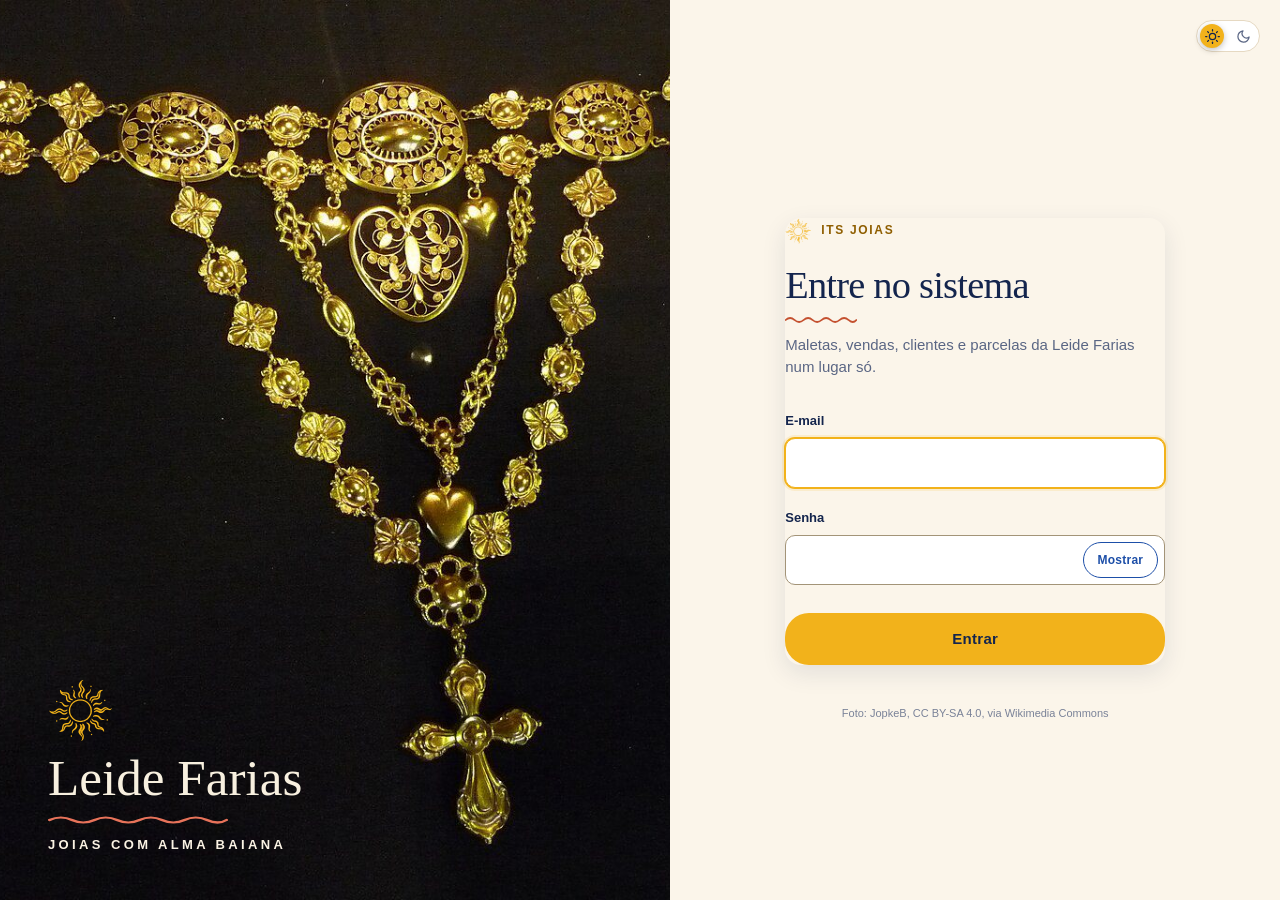
==== commit 7950b32a: "style: título Its Joias no cabeçalho e as fontes do site publicado (Georgia e Arial) Sai a carga das" ====
--- a/frontend/index.html
+++ b/frontend/index.html
@@ -6,9 +6,6 @@
     <title>Painel | Organização Its Joias</title>
     <meta name="theme-color" content="#0E1F45">
     <script src="js/tema.js"></script>
-    <link rel="preconnect" href="https://fonts.googleapis.com">
-    <link rel="preconnect" href="https://fonts.gstatic.com" crossorigin>
-    <link href="https://fonts.googleapis.com/css2?family=Fraunces:opsz,wght@9..144,400;9..144,500&family=Figtree:wght@400;500;600;700&family=Great+Vibes&display=swap" rel="stylesheet">
     <link rel="stylesheet" href="css/style.css">
     <link rel="stylesheet" href="css/visual.css">
     <link rel="stylesheet" href="css/painel.css">
@@ -18,7 +15,7 @@
     <a class="pular-conteudo" href="#painel">Pular para o conteúdo</a>
     <header>
         <div class="topo">
-            <h1 class="marca" translate="no"><span class="marca-selo" aria-hidden="true"></span><span class="marca-nome">Leide Farias</span><span class="marca-lema">Joias com alma baiana</span></h1>
+            <h1 class="marca" translate="no"><span class="marca-selo" aria-hidden="true"></span><span class="marca-nome">Its Joias</span><span class="marca-lema">Leide Farias · joias com alma baiana</span></h1>
             <div class="usuario-topo" id="usuario-topo"></div>
         </div>
         <nav aria-label="Menu principal">
--- a/frontend/css/visual.css
+++ b/frontend/css/visual.css
@@ -1,13 +1,13 @@
 /* =====================================================================
    Visual novo das telas internas (carregado depois de style.css).
-   Mesma linguagem do login: Fraunces nos títulos, Figtree no texto,
+   Mesma linguagem do login, com as fontes do site publicado: Georgia nos títulos, Arial no texto,
    cabeçalho com a marca, campos e botões maiores e com resposta ao toque.
    Só muda a aparência: nenhuma classe usada pelos scripts foi trocada.
    ===================================================================== */
 
 :root {
-    --fonte-titulo: "Fraunces", Georgia, "Times New Roman", serif;
-    --fonte-texto: "Figtree", Arial, Helvetica, sans-serif;
+    --fonte-titulo: Georgia, "Times New Roman", serif;
+    --fonte-texto: Arial, Helvetica, sans-serif;
     --curva: cubic-bezier(0.2, 0.8, 0.2, 1);
 }
 
--- a/frontend/css/identidade.css
+++ b/frontend/css/identidade.css
@@ -14,7 +14,6 @@
     --casario-verde: #2E9E6A;
     --casario-terracota: #D9692F;
     --casario-celeste: #4FA3D9;
-    --fonte-cursiva: "Great Vibes", "Brush Script MT", cursive;
 
     /* ---- tema escuro (padrão): azul colonial ---- */
     --fundo: #0E1F45;
@@ -107,7 +106,7 @@
     mask: url("../img/onda.svg") center / 100% 100% no-repeat;
 }
 
-/* --- a marca no cabeçalho: o sol, o nome cursivo e o lema -------------- */
+/* --- a marca no cabeçalho: o sol do logo (img/sol.png, recortado do logo), o nome e o lema --- */
 .marca-selo,
 .login-selo,
 .login-marca-sol {
@@ -116,8 +115,30 @@
     border-radius: 0;
     background: var(--dourado);
     box-shadow: none;
-    -webkit-mask: url("../img/sol.svg") center / contain no-repeat;
-    mask: url("../img/sol.svg") center / contain no-repeat;
+    -webkit-mask: url("../img/sol.png") center / contain no-repeat;
+    mask: url("../img/sol.png") center / contain no-repeat;
+}
+
+/* o sol gira devagar, uma volta a cada 40 segundos, sempre: a Leide pediu que ele gire mesmo
+   com "menos animações" ligado no sistema (é um giro lento, sem piscar nem mudar de lugar) */
+.marca-selo,
+.login-selo,
+.login-marca-sol {
+    animation: sol-girar 40s linear infinite;
+}
+
+@keyframes sol-girar {
+    to { transform: rotate(360deg); }
+}
+
+/* style.css encurta todas as animações quando o sistema pede menos movimento; o sol fica de fora */
+@media (prefers-reduced-motion: reduce) {
+    .marca-selo,
+    .login-selo,
+    .login-marca-sol {
+        animation-duration: 40s !important;
+        animation-iteration-count: infinite !important;
+    }
 }
 
 header h1.marca {
@@ -131,10 +152,10 @@
 }
 
 header .marca-nome {
-    font-family: var(--fonte-cursiva);
-    font-size: 36px;
+    font-family: var(--fonte-titulo);
+    font-size: 28px;
     font-weight: 400;
-    line-height: 0.95;
+    line-height: 1.05;
     letter-spacing: 0;
 }
 
@@ -171,9 +192,9 @@
 }
 
 .login-marca-nome {
-    font-family: var(--fonte-cursiva);
-    font-size: clamp(54px, 5.4vw, 80px);
-    line-height: 0.9;
+    font-family: var(--fonte-titulo);
+    font-size: clamp(40px, 4vw, 58px);
+    line-height: 1;
     letter-spacing: 0;
 }
 
@@ -226,7 +247,7 @@
     }
 
     header .marca-nome {
-        font-size: 30px;
+        font-size: 24px;
     }
 
     header .marca-lema {
@@ -239,7 +260,7 @@
     }
 
     .login-marca-nome {
-        font-size: 46px;
+        font-size: 36px;
     }
 
     .login-marca-onda {
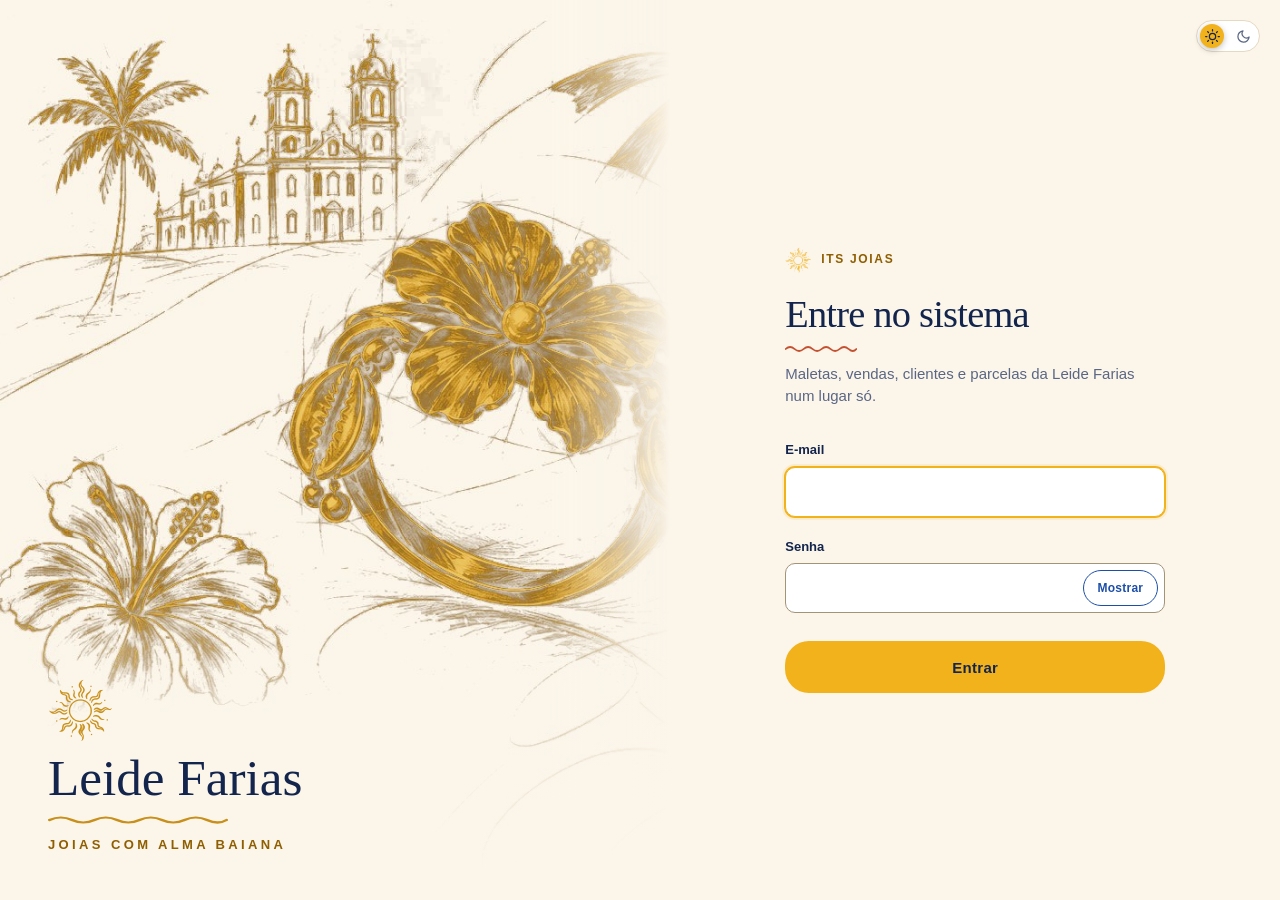
==== commit 609ec050: "style: visual de joalheria nas telas internas, com o menu em cima - enfeite em gravura dourada no ca" ====
--- a/frontend/index.html
+++ b/frontend/index.html
@@ -10,8 +10,10 @@
     <link rel="stylesheet" href="css/visual.css">
     <link rel="stylesheet" href="css/painel.css">
     <link rel="stylesheet" href="css/identidade.css">
+    <link rel="stylesheet" href="css/joalheria.css">
+    <link rel="stylesheet" href="css/transicoes.css">
 </head>
-<body>
+<body class="pagina-painel">
     <a class="pular-conteudo" href="#painel">Pular para o conteúdo</a>
     <header>
         <div class="topo">
@@ -31,15 +33,13 @@
     </header>
 
     <main id="painel" class="painel-novo" tabindex="-1" aria-busy="true">
-        <!-- abertura: saudação pelo horário e o nome de quem entrou (painel.js), a data e uma peça num medalhão -->
+        <!-- abertura: saudação pelo horário e o nome de quem entrou (painel.js) e a data -->
         <section class="abertura" aria-labelledby="titulo-painel">
             <div class="abertura-texto">
                 <p class="abertura-saudacao" id="painel-saudacao">Olá</p>
                 <h2 id="titulo-painel">Como está a maleta hoje</h2>
                 <p id="painel-data">Carregando o painel…</p>
             </div>
-            <!-- foto provisória (Wikimedia Commons): trocar por uma peça da Leide -->
-            <figure class="medalhao" aria-hidden="true"><img src="img/colar.jpg" alt="" width="1280" height="960"></figure>
         </section>
 
         <!-- carregando / erro / banco novo -->
--- a/frontend/css/visual.css
+++ b/frontend/css/visual.css
@@ -387,3 +387,123 @@
 .venda-cartao-titulo .chip {
     margin-top: 0;
 }
+
+/* =====================================================================
+   Respiro: as telas tinham pouco espaço nas laterais e entre os blocos.
+   O cabeçalho continua como está; só o conteúdo (main) ganha margem e folga.
+   ===================================================================== */
+main {
+    max-width: 1280px;
+    padding: 24px clamp(8px, 3.5vw, 48px) 56px;
+}
+
+main > p {
+    margin-bottom: 28px;
+}
+
+main > div,
+main > section {
+    margin-bottom: 28px;
+}
+
+table {
+    margin: 24px 0 36px;
+}
+
+th {
+    padding: 16px 20px;
+}
+
+td {
+    padding: 16px 20px;
+}
+
+/* cartões e blocos: mais espaço dentro e entre eles */
+.bloco,
+.cartao-form,
+.venda-passo {
+    padding: 24px 26px;
+}
+
+.cartao {
+    padding: 20px 22px;
+}
+
+.painel-cartoes {
+    gap: 18px;
+}
+
+.painel-blocos,
+body .painel-novo .painel-blocos {
+    gap: 24px;
+    margin-bottom: 28px;
+}
+
+body .painel-linha--abre {
+    gap: 24px;
+    margin-bottom: 28px;
+}
+
+body .fio,
+body .carne-corpo {
+    padding: 26px 28px;
+}
+
+.historico-vendas {
+    gap: 14px;
+}
+
+.venda-cartao-topo {
+    padding: 16px 20px;
+}
+
+.venda-cartao-corpo {
+    padding: 6px 20px 18px;
+}
+
+.parcela {
+    padding: 12px 0;
+}
+
+.form-grade {
+    gap: 20px 24px;
+}
+
+.barra-ferramentas {
+    margin-bottom: 16px;
+}
+
+.cabecalho-pagina {
+    margin-bottom: 8px;
+}
+
+@media (max-width: 768px) {
+    main {
+        padding: 20px 6px 40px;
+    }
+
+    main > div,
+    main > section {
+        margin-bottom: 22px;
+    }
+
+    .bloco,
+    .cartao-form,
+    .venda-passo,
+    body .fio,
+    body .carne-corpo {
+        padding: 20px;
+    }
+
+    body .painel-linha--abre,
+    .painel-blocos,
+    body .painel-novo .painel-blocos {
+        gap: 18px;
+        margin-bottom: 22px;
+    }
+
+    th,
+    td {
+        padding: 12px 14px;
+    }
+}
--- a/frontend/css/painel.css
+++ b/frontend/css/painel.css
@@ -1,6 +1,6 @@
 /* =====================================================================
    Painel (index.html): a página que a Leide vê ao entrar.
-   A abertura com a saudação e uma peça num medalhão; o carnê do próximo dia 5
+   A abertura com a saudação; o carnê do próximo dia 5
    (canhoto destacável, como os carnês de parcela); o fio de ouro do dinheiro
    (recebido, a receber, atrasado); depois quem deve, as maletas e os gráficos.
    Carregado depois de style.css e visual.css.
@@ -41,7 +41,7 @@
 .abertura {
     position: relative;
     display: grid;
-    grid-template-columns: minmax(0, 1fr) auto;
+    grid-template-columns: minmax(0, 1fr);
     align-items: center;
     gap: 32px;
     margin: 8px 0 28px;
@@ -70,8 +70,9 @@
 }
 
 .painel-novo .abertura h2 {
-    max-width: 16ch;
-    text-wrap: balance;
+    /* numa linha só; só quebra quando a tela não tem largura para a frase inteira */
+    max-width: none;
+    text-wrap: wrap;
     margin: 0 0 12px;
     font-size: clamp(36px, 4.6vw, 60px);
     line-height: 1.02;
@@ -86,49 +87,6 @@
     margin: 0;
     color: var(--texto-suave);
     font-size: 16px;
-}
-
-/* a peça num medalhão oval com aro dourado, como um pingente */
-.medalhao {
-    position: relative;
-    width: 168px;
-    aspect-ratio: 3 / 4;
-    margin: 0;
-    padding: 6px;
-    border-radius: 50%;
-    background: linear-gradient(160deg, var(--ouro-claro), var(--dourado) 45%, #9C6F12);
-    box-shadow: 0 18px 40px rgba(0, 0, 0, 0.35);
-    animation: medalhao-entrar 0.9s var(--curva) both;
-}
-
-.medalhao img {
-    width: 100%;
-    height: 100%;
-    margin: 0;
-    border-radius: 50%;
-    object-fit: cover;
-    object-position: 50% 28%;
-    transition: transform 0.6s var(--curva);
-}
-
-.medalhao:hover img {
-    transform: scale(1.03);
-}
-
-.medalhao::before {
-    position: absolute;
-    top: -14px;
-    left: 50%;
-    width: 18px;
-    height: 18px;
-    border: 3px solid var(--dourado);
-    border-radius: 50%;
-    content: "";
-    transform: translateX(-50%);
-}
-
-@keyframes medalhao-entrar {
-    from { opacity: 0; transform: translateY(-10px) rotate(-4deg); }
 }
 
 .abertura-texto > * {
@@ -154,18 +112,16 @@
 .carne {
     position: relative;
     display: grid;
-    grid-template-columns: 200px minmax(0, 1fr);
+    grid-template-columns: 168px minmax(0, 1fr);
     min-height: 100%;
     border-radius: 18px;
-    background: var(--superficie);
-    box-shadow: inset 0 0 0 1px var(--borda);
 }
 
 .carne-canhoto {
     position: relative;
     display: flex;
     flex-direction: column;
-    padding: 22px 22px 20px;
+    padding: 18px 18px 16px;
     border-radius: 18px 0 0 18px;
     background: var(--dourado);
     color: var(--sobre-dourado);
@@ -185,7 +141,7 @@
 .carne::before,
 .carne::after {
     position: absolute;
-    left: 191px;
+    left: 159px;
     z-index: 1;
     width: 18px;
     height: 18px;
@@ -211,15 +167,15 @@
     margin: 8px 0 auto;
     color: inherit;
     font-family: var(--fonte-titulo);
-    font-size: 52px;
+    font-size: 38px;
     line-height: 0.95;
     letter-spacing: -0.03em;
 }
 
 .carne-valor {
-    margin: 18px 0 2px;
+    margin: 14px 0 2px;
     color: inherit;
-    font-size: 24px;
+    font-size: 19px;
     font-weight: 700;
     font-variant-numeric: tabular-nums;
 }
@@ -231,11 +187,16 @@
     opacity: 0.8;
 }
 
+/* a parte azul é um painel próprio (fundo e borda nela), para poder sair de trás do canhoto */
 .carne-corpo {
     display: flex;
     flex-direction: column;
     min-width: 0;
     padding: 20px 24px;
+    border: 1px solid var(--borda);
+    border-left: 0;
+    border-radius: 0 18px 18px 0;
+    background: var(--superficie);
 }
 
 .carne-corpo h3 {
@@ -287,7 +248,7 @@
     margin: 4px 0 0;
     color: var(--texto-forte);
     font-family: var(--fonte-titulo);
-    font-size: clamp(40px, 4vw, 54px);
+    font-size: clamp(28px, 2.6vw, 34px);
     line-height: 1;
     letter-spacing: -0.03em;
     font-variant-numeric: tabular-nums;
@@ -497,17 +458,16 @@
     --ouro-claro: #F3CF73;
 }
 
-html[data-tema="claro"] .carne,
+html[data-tema="claro"] .carne {
+    box-shadow: var(--sombra-leve);
+}
+
 html[data-tema="claro"] .fio {
     box-shadow: var(--sombra-leve), inset 0 0 0 1px var(--borda);
 }
 
 html[data-tema="claro"] .fio {
     border-color: transparent;
-}
-
-html[data-tema="claro"] .medalhao {
-    box-shadow: 0 14px 30px rgba(18, 51, 65, 0.22);
 }
 
 /* --- tamanhos menores ------------------------------------------------ */
@@ -519,32 +479,27 @@
 
 @media (max-width: 768px) {
     .abertura {
-        grid-template-columns: minmax(0, 1fr) auto;
         gap: 16px;
         margin-bottom: 22px;
         padding-bottom: 22px;
     }
 
-    .medalhao {
-        width: 92px;
-        padding: 4px;
-    }
-
-    .medalhao::before {
-        top: -11px;
-        width: 14px;
-        height: 14px;
-    }
-
     .carne {
         grid-template-columns: 1fr;
+    }
+
+    .carne-corpo {
+        border-top: 0;
+        border-left: 1px solid var(--borda);
+        border-radius: 0 0 18px 18px;
     }
 
     .carne-canhoto {
         flex-direction: row;
         flex-wrap: wrap;
         align-items: baseline;
-        gap: 4px 14px;
+        gap: 2px 12px;
+        padding: 12px 18px;
         border-radius: 18px 18px 0 0;
     }
 
@@ -554,11 +509,17 @@
 
     .carne-data {
         margin: 0;
-        font-size: 40px;
+        font-size: 26px;
     }
 
     .carne-valor {
         margin: 0;
+        font-size: 17px;
+    }
+
+    /* no celular a faixa fica baixa: rótulo, data, valor e nota em letra menor */
+    .carne-nota {
+        font-size: 12px;
     }
 
     .carne-nota {
@@ -597,7 +558,6 @@
 }
 
 @media (prefers-reduced-motion: reduce) {
-    .medalhao,
     .fio-parte,
     .abertura-texto > * {
         animation: none;
--- a/frontend/css/identidade.css
+++ b/frontend/css/identidade.css
@@ -16,10 +16,12 @@
     --casario-celeste: #4FA3D9;
 
     /* ---- tema escuro (padrão): azul colonial ---- */
-    --fundo: #0E1F45;
-    --superficie: #16295A;
-    --superficie-hover: #1D3369;
-    --superficie-elevada: #1A2E61;
+    /* noite: a página num azul bem escuro e o cabeçalho no azul colonial, um pouco mais claro que ela */
+    --cabecalho: #0E1F45;
+    --fundo: #0A1632;
+    --superficie: #12224A;
+    --superficie-hover: #182A57;
+    --superficie-elevada: #152650;
     --azul-menu: #2456B8;
     --dourado: #F4B41A;
     --dourado-hover: #E0A20C;
@@ -29,8 +31,8 @@
     --texto-forte: #FBF3E4;
     --texto: #DDE4F4;
     --texto-suave: #A9B6D6;
-    --borda: #2C4380;
-    --campo-borda: #6479AE;
+    --borda: #24386B;
+    --campo-borda: #5B70A6;
     --placeholder: #8695BD;
     --coral: #E8735A;
     --verde: #4FB98A;
@@ -55,6 +57,7 @@
 
 /* ---- tema claro: a cal dos casarões, o texto no azul do logo ---- */
 html[data-tema="claro"] {
+    --cabecalho: #FBF5EA;
     --fundo: #FBF5EA;
     --superficie: #FFFFFF;
     --superficie-hover: #F4EBDB;
@@ -212,13 +215,9 @@
     letter-spacing: 0.26em;
 }
 
-/* --- painel: o medalhão e o fio nas cores do casario ------------------ */
+/* --- painel: o fio nas cores do casario ------------------ */
 .painel-novo {
     --ouro-claro: #FFD66B;
-}
-
-.medalhao {
-    background: linear-gradient(160deg, #FFD66B, var(--dourado) 45%, #B37A06);
 }
 
 .fio-parte--receber {
@@ -267,3 +266,105 @@
         width: 130px;
     }
 }
+
+/* --- o cabeçalho tem a cor própria (no escuro, mais fundo que a página) --- */
+header {
+    background: var(--cabecalho);
+}
+
+/* --- login: a arte em gravura dourada sobre o azul da noite ------------------------
+   a arte e o formulário dividem o mesmo azul; a borda direita da arte se dissolve nele,
+   sem emenda. O nome fica em creme sobre o azul, como na imagem de referência. */
+.login-foto {
+    background: #0B1732;
+}
+
+.login-foto img {
+    object-position: 0% 50%;
+    -webkit-mask-image: linear-gradient(to right, #000 82%, transparent);
+    mask-image: linear-gradient(to right, #000 82%, transparent);
+}
+
+/* um véu azul embaixo, onde fica o nome */
+.login-foto::after {
+    position: absolute;
+    right: 0;
+    bottom: 0;
+    left: 0;
+    height: 34%;
+    background: linear-gradient(to bottom, rgba(11, 23, 50, 0), rgba(11, 23, 50, 0.85) 60%, #0B1732);
+    content: "";
+    pointer-events: none;
+}
+
+.login-marca {
+    z-index: 1;
+}
+
+.login-marca-nome {
+    color: #F8F0DF;
+}
+
+.login-marca-lema {
+    color: #F8F0DF;
+}
+
+.login-marca-onda {
+    background: #F4B41A;
+}
+
+/* no escuro o lado do formulário é o mesmo azul da arte */
+html:not([data-tema="claro"]) .login-lado {
+    background: #0B1732;
+}
+
+@media (max-width: 900px) {
+    .login-foto img {
+        object-position: 50% 40%;
+        -webkit-mask-image: none;
+        mask-image: none;
+    }
+
+    .login-foto::after {
+        height: 70%;
+    }
+}
+
+/* --- a arte segue o tema: azul no escuro, papel claro no claro ------------------- */
+.login-foto .arte-clara {
+    display: none;
+}
+
+html[data-tema="claro"] .login-foto .arte-escura {
+    display: none;
+}
+
+html[data-tema="claro"] .login-foto .arte-clara {
+    display: block;
+}
+
+html[data-tema="claro"] .login-foto {
+    background: #FBF5EA;
+}
+
+html[data-tema="claro"] .login-foto::after {
+    background: linear-gradient(to bottom, rgba(251, 245, 234, 0), rgba(251, 245, 234, 0.88) 60%, #FBF5EA);
+}
+
+html[data-tema="claro"] .login-marca-nome {
+    color: #14254D;
+}
+
+html[data-tema="claro"] .login-marca-lema {
+    color: #8F5E00;
+}
+
+html[data-tema="claro"] .login-marca-sol,
+html[data-tema="claro"] .login-marca-onda {
+    background: #C8901A;
+}
+
+/* no claro o formulário fica solto no papel, sem a sombra de cartão do style.css */
+html[data-tema="claro"] .corpo-login .cartao-login {
+    box-shadow: none;
+}
--- a/frontend/css/joalheria.css
+++ b/frontend/css/joalheria.css
@@ -0,0 +1,168 @@
+/* =====================================================================
+   Visual de joalheria nas telas internas (carregado depois de identidade.css):
+   - um enfeite em gravura dourada no canto de cada tela (hibisco, búzios, fita,
+     igreja do Bonfim), atrás do conteúdo, recortado da arte do login;
+   - a tela aberta no menu vira uma pílula dourada;
+   - cartões e tabelas com um fio dourado fino na borda; situação das vendas em pílula.
+   Não muda a estrutura das telas: só a aparência.
+   ===================================================================== */
+
+/* --- o enfeite de cada tela ------------------------------------------- */
+main {
+    position: relative;
+    isolation: isolate;
+}
+
+main::before {
+    position: absolute;
+    top: -6px;
+    right: 0;
+    z-index: -1;
+    width: min(360px, 38vw);
+    aspect-ratio: 1;
+    background: var(--enfeite, none) top right / contain no-repeat;
+    content: "";
+    opacity: 0.55;
+    pointer-events: none;
+    animation: enfeite-entrar 1.1s var(--transicao, ease) 0.1s backwards;
+}
+
+@keyframes enfeite-entrar {
+    from { opacity: 0; transform: translateY(-12px) rotate(-3deg); }
+}
+
+.pagina-painel { --enfeite: url("../img/enfeite-hibisco.webp"); }
+.pagina-nova-venda { --enfeite: url("../img/enfeite-buzio.webp"); }
+.pagina-vendas { --enfeite: url("../img/enfeite-fita.webp"); }
+.pagina-clientes { --enfeite: url("../img/enfeite-igreja.webp"); }
+.pagina-maletas { --enfeite: url("../img/enfeite-anel.webp"); }
+.pagina-produtos { --enfeite: url("../img/enfeite-buzio.webp"); }
+
+/* a fita e a igreja são largas: ocupam mais lado do que altura */
+.pagina-vendas main::before,
+.pagina-clientes main::before {
+    width: min(420px, 40vw);
+    aspect-ratio: 3 / 2;
+}
+
+/* no tema claro o dourado escurece um pouco, para aparecer no papel */
+html[data-tema="claro"] main::before {
+    opacity: 0.5;
+    filter: brightness(0.72) saturate(1.25);
+}
+
+@media (max-width: 768px) {
+    main::before {
+        width: 46vw;
+        opacity: 0.35;
+    }
+}
+
+/* o conteúdo fica na frente do enfeite */
+main > * {
+    position: relative;
+}
+
+/* --- subtítulo de cada tela -------------------------------------------- */
+.subtitulo-pagina {
+    margin: -6px 0 26px;
+    color: var(--texto-suave);
+    font-size: 15px;
+}
+
+/* --- menu: a tela aberta é uma pílula dourada --------------------------- */
+nav a[aria-current="page"],
+html[data-tema="claro"] nav a[aria-current="page"] {
+    margin-bottom: 8px;
+    border-radius: 999px;
+    background: var(--dourado);
+    color: var(--sobre-dourado);
+    box-shadow: 0 6px 18px rgba(244, 180, 26, 0.22);
+}
+
+nav a[aria-current="page"]::after {
+    display: none;
+}
+
+nav a[aria-current="page"]:hover {
+    background: var(--dourado-hover);
+    color: var(--sobre-dourado);
+}
+
+nav a {
+    border-radius: 999px;
+}
+
+/* --- cartões e tabelas: o fio dourado fino ------------------------------ */
+html:not([data-tema="claro"]) :is(.bloco, .cartao, .fio, .carne-corpo, .venda-cartao, .cartao-form,
+    .venda-passo, table, .gaveta-venda) {
+    border-color: rgba(231, 190, 90, 0.2);
+}
+
+html:not([data-tema="claro"]) th {
+    color: #CDB27A;
+}
+
+/* --- situação da venda em pílula --------------------------------------- */
+.etiqueta-finalizada {
+    background: var(--sucesso-fundo);
+}
+
+.etiqueta-cancelada {
+    background: var(--perigo-fundo);
+}
+
+/* --- tabela do gráfico: o mês abre os dias --------------------------------- */
+.grafico-abrir-linha {
+    display: inline-flex;
+    align-items: center;
+    gap: 4px;
+    min-height: 32px;
+    margin: 0;
+    padding: 2px 10px 2px 4px;
+    border: 0;
+    border-radius: 8px;
+    background: none;
+    color: var(--texto-forte);
+    font: inherit;
+    font-weight: 700;
+    letter-spacing: 0;
+    cursor: pointer;
+}
+
+.grafico-abrir-linha:hover {
+    background: var(--superficie-hover);
+    color: var(--destaque);
+    transform: none;
+}
+
+.grafico-seta {
+    display: inline-block;
+    color: var(--destaque);
+    transition: transform 0.2s var(--transicao, ease);
+}
+
+.grafico-abrir-linha[aria-expanded="true"] .grafico-seta {
+    transform: rotate(90deg);
+}
+
+.grafico-linha-detalhe td {
+    padding-top: 7px;
+    padding-bottom: 7px;
+    background: var(--destaque-fundo);
+    color: var(--texto);
+    font-size: 12px;
+}
+
+.grafico-linha-detalhe td:first-child {
+    padding-left: 34px;
+}
+
+.grafico-linha-vazia td {
+    color: var(--texto-suave);
+    opacity: 0.7;
+}
+
+.grafico-linha-detalhe:not([hidden]) {
+    animation: aparecer 0.25s ease backwards;
+}
--- a/frontend/css/transicoes.css
+++ b/frontend/css/transicoes.css
@@ -0,0 +1,294 @@
+/* =====================================================================
+   Transições do sistema (carregado por último em todas as telas).
+   - trocar claro/escuro: o tema novo se abre num círculo a partir do botão
+     (View Transitions; sem ela, as cores mudam devagar);
+   - a página entra subindo de leve; o que carrega depois (painel, listas,
+     tabelas) aparece em sequência;
+   - cartões respondem ao mouse; o detalhe de uma venda e a maleta abrem deslizando.
+   Só mexe em opacidade, transform e cores. Vale também com "menos animações"
+   ligado no sistema: a Leide pediu as transições (são curtas e sem piscar).
+   ===================================================================== */
+
+:root {
+    --transicao: cubic-bezier(0.2, 0.8, 0.2, 1);
+}
+
+/* --- trocar entre claro e escuro ---------------------------------------- */
+::view-transition-old(root),
+::view-transition-new(root) {
+    animation: none;
+    mix-blend-mode: normal;
+}
+
+::view-transition-new(root) {
+    z-index: 2;
+}
+
+/* sem View Transitions: as cores de tudo passam devagar de um tema para o outro */
+html.trocando-tema *,
+html.trocando-tema *::before,
+html.trocando-tema *::after {
+    transition: background-color 0.45s ease, color 0.45s ease, border-color 0.45s ease,
+        box-shadow 0.45s ease, fill 0.45s ease, stroke 0.45s ease !important;
+}
+
+/* --- a página entra --------------------------------------------------- */
+main {
+    animation: pagina-entrar 0.5s var(--transicao) backwards;
+}
+
+@keyframes pagina-entrar {
+    from { opacity: 0; transform: translateY(12px); }
+}
+
+@keyframes subir-suave {
+    from { opacity: 0; transform: translateY(10px); }
+}
+
+@keyframes aparecer {
+    from { opacity: 0; }
+}
+
+/* o que chega do servidor aparece em sequência, não tudo de uma vez */
+#painel-conteudo:not([hidden]) > * {
+    animation: subir-suave 0.5s var(--transicao) backwards;
+}
+
+#painel-conteudo:not([hidden]) > :nth-child(2) { animation-delay: 70ms; }
+#painel-conteudo:not([hidden]) > :nth-child(3) { animation-delay: 140ms; }
+#painel-conteudo:not([hidden]) > :nth-child(4) { animation-delay: 210ms; }
+#painel-conteudo:not([hidden]) > :nth-child(n+5) { animation-delay: 280ms; }
+
+table:not([hidden]) tbody tr,
+.historico-vendas > li,
+.lista-pecas-maleta > li,
+.bloco-lista > li,
+.maletas > li {
+    animation: subir-suave 0.4s var(--transicao) backwards;
+}
+
+table:not([hidden]) tbody tr:nth-child(2),
+.historico-vendas > li:nth-child(2),
+.lista-pecas-maleta > li:nth-child(2),
+.bloco-lista > li:nth-child(2),
+.maletas > li:nth-child(2) { animation-delay: 40ms; }
+
+table:not([hidden]) tbody tr:nth-child(3),
+.historico-vendas > li:nth-child(3),
+.lista-pecas-maleta > li:nth-child(3),
+.bloco-lista > li:nth-child(3),
+.maletas > li:nth-child(3) { animation-delay: 80ms; }
+
+table:not([hidden]) tbody tr:nth-child(4),
+.historico-vendas > li:nth-child(4),
+.lista-pecas-maleta > li:nth-child(4),
+.bloco-lista > li:nth-child(4) { animation-delay: 120ms; }
+
+table:not([hidden]) tbody tr:nth-child(5),
+.historico-vendas > li:nth-child(5),
+.lista-pecas-maleta > li:nth-child(5),
+.bloco-lista > li:nth-child(5) { animation-delay: 160ms; }
+
+table:not([hidden]) tbody tr:nth-child(n+6),
+.historico-vendas > li:nth-child(n+6),
+.lista-pecas-maleta > li:nth-child(n+6) { animation-delay: 200ms; }
+
+.vazio,
+.carregando-texto,
+.maleta-aberta:not([hidden]),
+.gaveta-resumo {
+    animation: aparecer 0.35s ease backwards;
+}
+
+/* --- o carnê abre em ordem, da esquerda para a direita ------------------- */
+/* rápido: 1º o canhoto amarelo chega inteiro da esquerda, sem mostrar o texto até parar;
+   2º o texto aparece e a parte azul sai de trás dele para a direita
+   (no celular, onde o canhoto fica em cima, ela desce de trás dele) */
+#painel-conteudo:not([hidden]) .carne {
+    overflow: clip;
+}
+
+#painel-conteudo:not([hidden]) .carne-canhoto {
+    z-index: 2;
+    animation: canhoto-chegar 0.35s var(--transicao) 0.1s backwards;
+}
+
+#painel-conteudo:not([hidden]) .carne-canhoto > * {
+    animation: aparecer 0.2s ease 0.45s backwards;
+}
+
+@keyframes canhoto-chegar {
+    from { transform: translateX(-100%); }
+}
+
+#painel-conteudo:not([hidden]) .carne-corpo {
+    position: relative;
+    z-index: 1;
+    animation: carne-sair-lado 0.45s var(--transicao) 0.45s backwards;
+}
+
+@keyframes carne-sair-lado {
+    from { transform: translateX(-100%); }
+}
+
+@keyframes carne-sair-baixo {
+    from { transform: translateY(-100%); }
+}
+
+@media (max-width: 768px) {
+    #painel-conteudo:not([hidden]) .carne-corpo {
+        animation-name: carne-sair-baixo;
+    }
+}
+
+/* --- abrir e fechar ---------------------------------------------------- */
+.venda-cartao-corpo:not([hidden]) {
+    animation: abrir-detalhe 0.35s var(--transicao) backwards;
+}
+
+@keyframes abrir-detalhe {
+    from { opacity: 0; transform: translateY(-6px); }
+}
+
+.venda-cartao-topo .venda-cartao-valores,
+.venda-cartao-topo .venda-cartao-titulo {
+    transition: transform 0.25s var(--transicao);
+}
+
+.venda-cartao-topo:hover .venda-cartao-titulo {
+    transform: translateX(3px);
+}
+
+/* --- cartões respondem ao mouse ---------------------------------------- */
+.venda-cartao,
+.cartao,
+.fio,
+.carne,
+.bloco,
+.cartao-form,
+.venda-passo,
+.formas-venda label {
+    transition: transform 0.3s var(--transicao), box-shadow 0.3s ease, border-color 0.25s ease,
+        background-color 0.3s ease;
+}
+
+.venda-cartao:hover,
+.cartao:hover,
+.formas-venda label:hover {
+    transform: translateY(-2px);
+    box-shadow: var(--sombra-leve);
+}
+
+.fio:hover,
+.carne:hover,
+.bloco:hover {
+    box-shadow: var(--sombra-leve);
+}
+
+.venda-cartao:has(.venda-cartao-corpo:not([hidden])) {
+    transform: none;
+}
+
+/* linhas de lista e de tabela acendem devagar */
+.parcela,
+.lista-pecas-maleta li,
+.gaveta-pecas li,
+.venda-lista li {
+    transition: background-color 0.25s ease;
+}
+
+.lista-pecas-maleta li:hover,
+.parcela:hover {
+    background-color: var(--superficie-hover);
+}
+
+/* os traços do fio e as barras das maletas crescem ao aparecer */
+.barra-parte {
+    transform-origin: left center;
+    animation: crescer 0.8s var(--transicao) backwards;
+}
+
+@keyframes crescer {
+    from { transform: scaleX(0); }
+}
+
+/* o botão do tema: a bolinha já desliza; o ícone gira ao trocar */
+.botao-tema-sol,
+.botao-tema-lua {
+    transition: color 0.25s ease, transform 0.45s var(--transicao);
+}
+
+.botao-tema[aria-checked="true"] .botao-tema-lua,
+.botao-tema[aria-checked="false"] .botao-tema-sol {
+    transform: rotate(360deg);
+}
+
+/* --- valem mesmo com "menos animações" ligado no sistema ----------------- */
+/* style.css corta todas as transições nesse caso; aqui elas voltam para o que foi pedido acima. */
+@media (prefers-reduced-motion: reduce) {
+    main,
+    #painel-conteudo:not([hidden]) > *,
+    table:not([hidden]) tbody tr,
+    .historico-vendas > li,
+    .lista-pecas-maleta > li,
+    .bloco-lista > li,
+    .maletas > li,
+    .venda-cartao-corpo:not([hidden]),
+    #painel-conteudo:not([hidden]) .carne-corpo,
+    .barra-parte,
+    .vazio,
+    .carregando-texto,
+    .maleta-aberta:not([hidden]),
+    .gaveta-resumo,
+    .fio-parte,
+    .cartao-login > *,
+    .login-foto img,
+    .abertura-texto > *,
+    .gaveta-venda,
+    dialog.janela[open],
+    dialog.modal[open],
+    .notificacao,
+    .mensagem {
+        animation-duration: 0.45s !important;
+        animation-iteration-count: 1 !important;
+    }
+
+    a,
+    button,
+    input,
+    select,
+    textarea,
+    nav a::after,
+    .venda-cartao,
+    .cartao,
+    .fio,
+    .carne,
+    .bloco,
+    .cartao-form,
+    .venda-passo,
+    .formas-venda label,
+    .parcela,
+    .lista-pecas-maleta li,
+    .venda-cartao-titulo,
+    .botao-tema-sol,
+    .botao-tema-lua,
+    .botao-tema-bolinha,
+    tbody tr {
+        transition-duration: 0.3s !important;
+    }
+}
+
+/* o carnê abre no tempo dele (0,35 s + 0,45 s), também com "menos animações" */
+@media (prefers-reduced-motion: reduce) {
+    #painel-conteudo:not([hidden]) .carne-canhoto {
+        animation-duration: 0.35s !important;
+    }
+
+    #painel-conteudo:not([hidden]) .carne-canhoto > * {
+        animation-duration: 0.2s !important;
+    }
+
+    #painel-conteudo:not([hidden]) .carne-corpo {
+        animation-duration: 0.45s !important;
+    }
+}
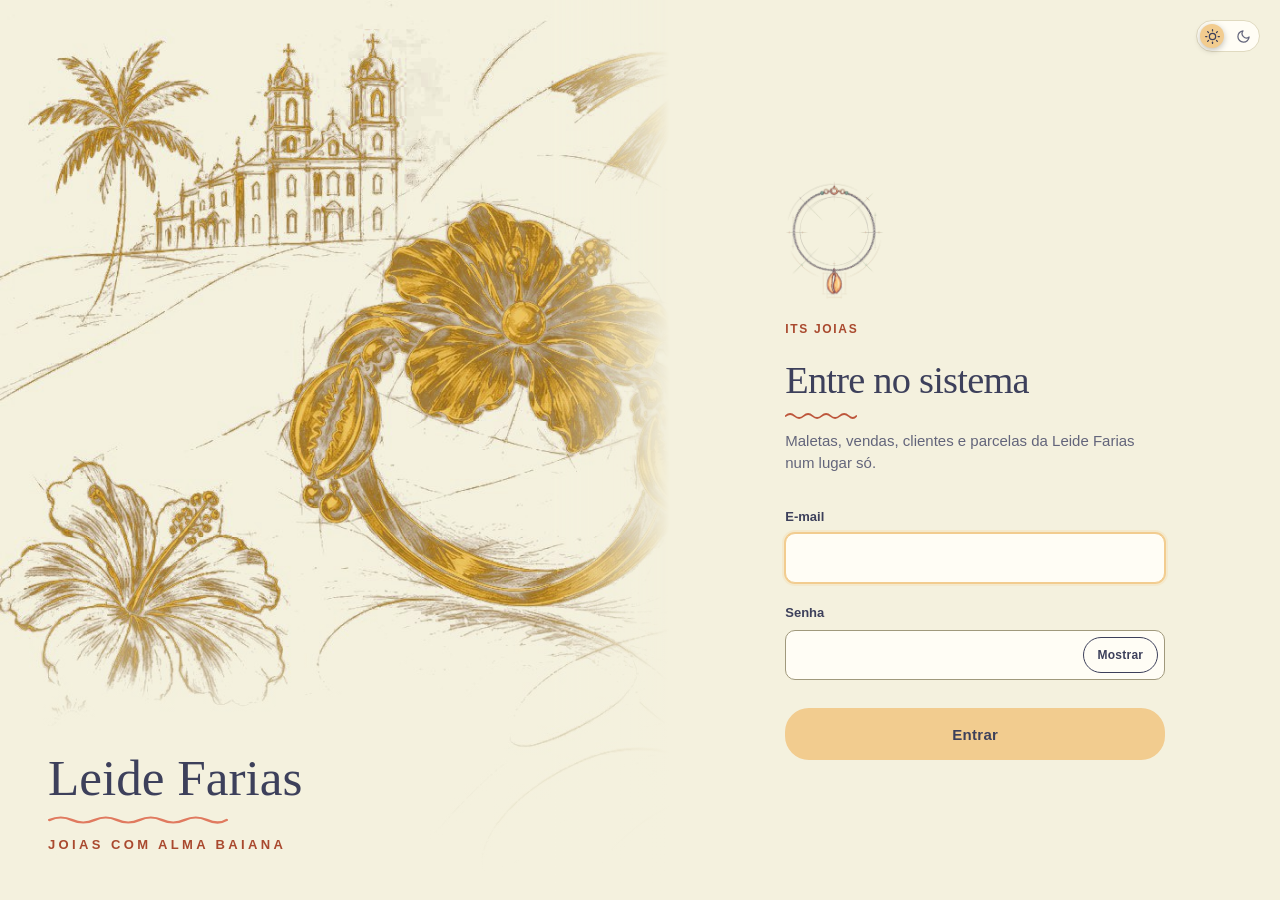
==== commit 7b35905c: "feat: nova paleta (Eggshell, Burnt Peach, Twilight Indigo, Muted Teal, Apricot Cream) e logo da puls" ====
--- a/frontend/index.html
+++ b/frontend/index.html
@@ -4,7 +4,7 @@
     <meta charset="UTF-8">
     <meta name="viewport" content="width=device-width, initial-scale=1.0">
     <title>Painel | Organização Its Joias</title>
-    <meta name="theme-color" content="#0E1F45">
+    <meta name="theme-color" content="#3D405B">
     <script src="js/tema.js"></script>
     <link rel="stylesheet" href="css/style.css">
     <link rel="stylesheet" href="css/visual.css">
--- a/frontend/css/identidade.css
+++ b/frontend/css/identidade.css
@@ -1,100 +1,108 @@
 /* =====================================================================
-   Identidade Leide Farias: o logo (sol de raios ondulados, o nome em letra
-   cursiva, a onda e "joias com alma baiana") nas cores do Pelourinho.
-   Escuro: o azul colonial das noites no Pelô. Claro: a cal dos casarões.
-   Os destaques são as fachadas: amarelo, azul, rosa, verde e terracota.
-   Carregado por último em todas as telas: só troca cores e a marca.
+   Identidade Leide Farias: a pulseira com búzio e a paleta da marca.
+   Eggshell #F4F1DE, Burnt Peach #E07A5F, Twilight Indigo #3D405B,
+   Muted Teal #81B29A e Apricot Cream #F2CC8F.
+   Escuro: a noite em índigo, com o damasco e o pêssego acesos.
+   Claro: o papel casca de ovo, com o texto em índigo.
+   Carregado depois de style.css em todas as telas: só troca cores e a marca.
    ===================================================================== */
 
 :root {
-    /* as fachadas do casario, para os detalhes */
-    --casario-azul: #2456B8;
-    --casario-amarelo: #F2B21B;
-    --casario-rosa: #E0457B;
-    --casario-verde: #2E9E6A;
-    --casario-terracota: #D9692F;
-    --casario-celeste: #4FA3D9;
-
-    /* ---- tema escuro (padrão): azul colonial ---- */
-    /* noite: a página num azul bem escuro e o cabeçalho no azul colonial, um pouco mais claro que ela */
-    --cabecalho: #0E1F45;
-    --fundo: #0A1632;
-    --superficie: #12224A;
-    --superficie-hover: #182A57;
-    --superficie-elevada: #152650;
-    --azul-menu: #2456B8;
-    --dourado: #F4B41A;
-    --dourado-hover: #E0A20C;
-    --sobre-dourado: #10224A;
-    --destaque: #F7C443;
-    --creme: #FBF3E4;
-    --texto-forte: #FBF3E4;
-    --texto: #DDE4F4;
-    --texto-suave: #A9B6D6;
-    --borda: #24386B;
-    --campo-borda: #5B70A6;
-    --placeholder: #8695BD;
-    --coral: #E8735A;
-    --verde: #4FB98A;
-    --sucesso-texto: #5CC79A;
-    --rosa: #EE6F9C;
-    --vermelho: #F0716B;
-    --perigo-texto: #F48A84;
-    --sobre-vermelho: #10224A;
-    --info: #7FA8F0;
-    --perigo-fundo: rgba(240, 113, 107, 0.14);
-    --perigo-fundo-suave: rgba(240, 113, 107, 0.07);
-    --sucesso-fundo: rgba(79, 185, 138, 0.13);
-    --destaque-fundo: rgba(244, 180, 26, 0.10);
-    --alerta-fundo: rgba(244, 180, 26, 0.14);
-    --info-fundo: rgba(127, 168, 240, 0.14);
-    --fundo-modal: rgba(5, 12, 30, 0.7);
-
-    --barra-vendidas: #F4B41A;
-    --barra-disponiveis: #5E8FE6;
-    --barra-perdidas: #EE6F9C;
-}
-
-/* ---- tema claro: a cal dos casarões, o texto no azul do logo ---- */
+    /* a paleta da marca */
+    --eggshell: #F4F1DE;
+    --burnt-peach: #E07A5F;
+    --twilight-indigo: #3D405B;
+    --muted-teal: #81B29A;
+    --apricot-cream: #F2CC8F;
+
+    /* nomes antigos dos detalhes, agora na paleta */
+    --casario-azul: #3D405B;
+    --casario-amarelo: #F2CC8F;
+    --casario-rosa: #E07A5F;
+    --casario-verde: #81B29A;
+    --casario-terracota: #E07A5F;
+    --casario-celeste: #81B29A;
+
+    /* ---- tema escuro (padrão): índigo ---- */
+    /* a página num índigo mais fundo e o cabeçalho no Twilight Indigo da paleta */
+    --cabecalho: #3D405B;
+    --fundo: #2A2D42;
+    --superficie: #33364F;
+    --superficie-hover: #3D405B;
+    --superficie-elevada: #383B55;
+    --azul-menu: #81B29A;
+    --dourado: #F2CC8F;
+    --dourado-hover: #EAB971;
+    --sobre-dourado: #2A2D42;
+    --destaque: #F2CC8F;
+    --creme: #F4F1DE;
+    --texto-forte: #F4F1DE;
+    --texto: #E3E0CC;
+    --texto-suave: #ADAFC4;
+    --borda: #4A4E6C;
+    --campo-borda: #7C80A0;
+    --placeholder: #9598B2;
+    --coral: #E07A5F;
+    --verde: #81B29A;
+    --sucesso-texto: #93C4AC;
+    --rosa: #E8907A;
+    --vermelho: #EA846B;
+    --perigo-texto: #F19D87;
+    --sobre-vermelho: #2A2D42;
+    --info: #A9B6E2;
+    --perigo-fundo: rgba(234, 132, 107, 0.15);
+    --perigo-fundo-suave: rgba(234, 132, 107, 0.07);
+    --sucesso-fundo: rgba(129, 178, 154, 0.15);
+    --destaque-fundo: rgba(242, 204, 143, 0.10);
+    --alerta-fundo: rgba(242, 204, 143, 0.15);
+    --info-fundo: rgba(169, 182, 226, 0.14);
+    --fundo-modal: rgba(20, 21, 33, 0.7);
+
+    --barra-vendidas: #F2CC8F;
+    --barra-disponiveis: #81B29A;
+    --barra-perdidas: #E07A5F;
+}
+
+/* ---- tema claro: o papel Eggshell, o texto em índigo ---- */
 html[data-tema="claro"] {
-    --cabecalho: #FBF5EA;
-    --fundo: #FBF5EA;
-    --superficie: #FFFFFF;
-    --superficie-hover: #F4EBDB;
+    --cabecalho: #F4F1DE;
+    --fundo: #F4F1DE;
+    --superficie: #FFFDF5;
+    --superficie-hover: #ECE7CE;
     --superficie-elevada: #FFFFFF;
-    --azul-menu: #1D4FA8;
-    --dourado: #F2B21B;
-    --dourado-hover: #DC9C0A;
-    --sobre-dourado: #14254D;
-    --destaque: #8F5E00;
-    --creme: #FBF5EA;
-    --texto-forte: #14254D;
-    --texto: #2B3A5E;
-    --texto-suave: #5A6684;
-    --borda: #E6D9C2;
-    --campo-borda: #A39478;
-    --placeholder: #6E7690;
-    --coral: #C4502F;
-    --verde: #24805A;
-    --sucesso-texto: #1D6B4B;
-    --rosa: #C2386C;
-    --vermelho: #C43D30;
-    --perigo-texto: #A52A1E;
+    --azul-menu: #3D405B;
+    --dourado: #F2CC8F;
+    --dourado-hover: #EBBA6C;
+    --sobre-dourado: #3D405B;
+    --destaque: #A9492E;
+    --creme: #F4F1DE;
+    --texto-forte: #3D405B;
+    --texto: #4A4D66;
+    --texto-suave: #63657B;
+    --borda: #E0DAC0;
+    --campo-borda: #A0997C;
+    --placeholder: #74768A;
+    --coral: #BD563B;
+    --verde: #4A866A;
+    --sucesso-texto: #36694F;
+    --rosa: #BD563B;
+    --vermelho: #B4432B;
+    --perigo-texto: #99361F;
     --sobre-vermelho: #FFFFFF;
-    --info: #2457A8;
-    --perigo-fundo: rgba(196, 61, 48, 0.10);
-    --perigo-fundo-suave: rgba(196, 61, 48, 0.05);
-    --sucesso-fundo: rgba(36, 128, 90, 0.10);
-    --destaque-fundo: rgba(242, 178, 27, 0.14);
-    --alerta-fundo: rgba(242, 178, 27, 0.18);
-    --info-fundo: rgba(36, 87, 168, 0.09);
-    --fundo-modal: rgba(20, 37, 77, 0.38);
-    --sombra: 0 22px 60px rgba(20, 37, 77, 0.18);
-    --sombra-leve: 0 8px 24px rgba(20, 37, 77, 0.10);
-
-    --barra-vendidas: #E0A20C;
-    --barra-disponiveis: #2456B8;
-    --barra-perdidas: #C2386C;
+    --info: #3D405B;
+    --perigo-fundo: rgba(180, 67, 43, 0.10);
+    --perigo-fundo-suave: rgba(180, 67, 43, 0.05);
+    --sucesso-fundo: rgba(74, 134, 106, 0.12);
+    --destaque-fundo: rgba(242, 204, 143, 0.22);
+    --alerta-fundo: rgba(242, 204, 143, 0.30);
+    --info-fundo: rgba(61, 64, 91, 0.07);
+    --fundo-modal: rgba(61, 64, 91, 0.4);
+    --sombra: 0 22px 60px rgba(61, 64, 91, 0.18);
+    --sombra-leve: 0 8px 24px rgba(61, 64, 91, 0.10);
+
+    --barra-vendidas: #3D405B;
+    --barra-disponiveis: #81B29A;
+    --barra-perdidas: #E07A5F;
 }
 
 /* --- a onda do logo no lugar do 〜〜〜 sob os títulos ----------------- */
@@ -109,39 +117,35 @@
     mask: url("../img/onda.svg") center / 100% 100% no-repeat;
 }
 
-/* --- a marca no cabeçalho: o sol do logo (img/sol.png, recortado do logo), o nome e o lema --- */
+/* --- a marca: a pulseira com búzio. No cabeçalho e ao lado de "Its Joias" vai o desenho
+   simplificado (img/pulseira-selo.svg), que aparece pequeno; sobre a arte do login, a pulseira inteira --- */
 .marca-selo,
-.login-selo,
-.login-marca-sol {
+.login-selo {
     display: inline-block;
     border: 0;
     border-radius: 0;
-    background: var(--dourado);
+    background: url("../img/pulseira-selo.svg") center / contain no-repeat;
     box-shadow: none;
-    -webkit-mask: url("../img/sol.png") center / contain no-repeat;
-    mask: url("../img/sol.png") center / contain no-repeat;
-}
-
-/* o sol gira devagar, uma volta a cada 40 segundos, sempre: a Leide pediu que ele gire mesmo
-   com "menos animações" ligado no sistema (é um giro lento, sem piscar nem mudar de lugar) */
-.marca-selo,
-.login-selo,
-.login-marca-sol {
-    animation: sol-girar 40s linear infinite;
-}
-
-@keyframes sol-girar {
-    to { transform: rotate(360deg); }
-}
-
-/* style.css encurta todas as animações quando o sistema pede menos movimento; o sol fica de fora */
-@media (prefers-reduced-motion: reduce) {
-    .marca-selo,
-    .login-selo,
-    .login-marca-sol {
-        animation-duration: 40s !important;
-        animation-iteration-count: infinite !important;
-    }
+    filter: drop-shadow(0 2px 4px rgba(0, 0, 0, 0.3));
+    -webkit-mask: none;
+    mask: none;
+}
+
+/* no claro, a corrente em índigo, que aparece no papel */
+html[data-tema="claro"] .marca-selo,
+html[data-tema="claro"] .login-selo {
+    background-image: url("../img/pulseira-selo-clara.svg");
+    filter: none;
+}
+
+/* a marca entra quando a tela carrega e cresce de leve no hover */
+.marca-selo {
+    animation: flor-abrir 0.7s var(--transicao, ease) backwards;
+    transition: transform 0.4s var(--transicao, ease);
+}
+
+header h1.marca:hover .marca-selo {
+    transform: scale(1.06);
 }
 
 header h1.marca {
@@ -150,8 +154,8 @@
 }
 
 .marca-selo {
-    width: 46px;
-    height: 46px;
+    width: 44px;
+    height: 44px;
 }
 
 header .marca-nome {
@@ -177,21 +181,38 @@
     background: var(--dourado);
 }
 
-/* --- login: a marca sobre a foto e o sol no lugar do selo ------------- */
+/* --- login: a marca sobre a arte e a pulseira no lugar do selo ------------ */
 .login-selo {
-    width: 26px;
-    height: 26px;
+    width: 32px;
+    height: 32px;
 }
 
 .login-marca {
     align-items: flex-start;
 }
 
-.login-marca-sol {
-    width: 64px;
-    height: 64px;
-    margin-bottom: 4px;
-    background: #F4B41A;
+/* no login, a pulseira com búzio desenhada (img/pulseira.webp), acima de "Its Joias" */
+.login-logo {
+    display: block;
+    width: clamp(96px, 8vw, 118px);
+    aspect-ratio: 420 / 494;
+    margin-bottom: 20px;
+    background: url("../img/pulseira.webp") left center / contain no-repeat;
+    filter: drop-shadow(0 6px 16px rgba(0, 0, 0, 0.4));
+    animation: logo-entrar 1.2s var(--transicao, ease) 0.15s backwards;
+}
+
+html[data-tema="claro"] .login-logo {
+    background-image: url("../img/pulseira-clara.webp");
+    filter: none;
+}
+
+@keyframes logo-entrar {
+    from { opacity: 0; transform: translateY(10px); }
+}
+
+@keyframes flor-abrir {
+    from { opacity: 0; transform: scale(0.85); }
 }
 
 .login-marca-nome {
@@ -253,9 +274,8 @@
         font-size: 9px;
     }
 
-    .login-marca-sol {
-        width: 44px;
-        height: 44px;
+    .login-logo {
+        width: 80px;
     }
 
     .login-marca-nome {
@@ -272,11 +292,11 @@
     background: var(--cabecalho);
 }
 
-/* --- login: a arte em gravura dourada sobre o azul da noite ------------------------
-   a arte e o formulário dividem o mesmo azul; a borda direita da arte se dissolve nele,
-   sem emenda. O nome fica em creme sobre o azul, como na imagem de referência. */
+/* --- login: a arte em gravura dourada sobre o índigo da noite ------------------------
+   a arte e o formulário dividem o mesmo índigo; a borda direita da arte se dissolve nele,
+   sem emenda. O nome fica em Eggshell sobre o índigo. */
 .login-foto {
-    background: #0B1732;
+    background: #282C40;
 }
 
 .login-foto img {
@@ -285,14 +305,14 @@
     mask-image: linear-gradient(to right, #000 82%, transparent);
 }
 
-/* um véu azul embaixo, onde fica o nome */
+/* um véu índigo embaixo, onde fica o nome */
 .login-foto::after {
     position: absolute;
     right: 0;
     bottom: 0;
     left: 0;
     height: 34%;
-    background: linear-gradient(to bottom, rgba(11, 23, 50, 0), rgba(11, 23, 50, 0.85) 60%, #0B1732);
+    background: linear-gradient(to bottom, rgba(40, 44, 64, 0), rgba(40, 44, 64, 0.85) 60%, #282C40);
     content: "";
     pointer-events: none;
 }
@@ -302,20 +322,20 @@
 }
 
 .login-marca-nome {
-    color: #F8F0DF;
+    color: #F4F1DE;
 }
 
 .login-marca-lema {
-    color: #F8F0DF;
+    color: #F2CC8F;
 }
 
 .login-marca-onda {
-    background: #F4B41A;
-}
-
-/* no escuro o lado do formulário é o mesmo azul da arte */
+    background: #E07A5F;
+}
+
+/* no escuro o lado do formulário é o mesmo índigo da arte */
 html:not([data-tema="claro"]) .login-lado {
-    background: #0B1732;
+    background: #282C40;
 }
 
 @media (max-width: 900px) {
@@ -330,7 +350,7 @@
     }
 }
 
-/* --- a arte segue o tema: azul no escuro, papel claro no claro ------------------- */
+/* --- a arte segue o tema: índigo no escuro, papel Eggshell no claro ------------------- */
 .login-foto .arte-clara {
     display: none;
 }
@@ -344,24 +364,23 @@
 }
 
 html[data-tema="claro"] .login-foto {
-    background: #FBF5EA;
+    background: #F4F1DE;
 }
 
 html[data-tema="claro"] .login-foto::after {
-    background: linear-gradient(to bottom, rgba(251, 245, 234, 0), rgba(251, 245, 234, 0.88) 60%, #FBF5EA);
+    background: linear-gradient(to bottom, rgba(244, 241, 222, 0), rgba(244, 241, 222, 0.88) 60%, #F4F1DE);
 }
 
 html[data-tema="claro"] .login-marca-nome {
-    color: #14254D;
+    color: #3D405B;
 }
 
 html[data-tema="claro"] .login-marca-lema {
-    color: #8F5E00;
-}
-
-html[data-tema="claro"] .login-marca-sol,
+    color: #A9492E;
+}
+
 html[data-tema="claro"] .login-marca-onda {
-    background: #C8901A;
+    background: #E07A5F;
 }
 
 /* no claro o formulário fica solto no papel, sem a sombra de cartão do style.css */
--- a/frontend/css/joalheria.css
+++ b/frontend/css/joalheria.css
@@ -77,7 +77,7 @@
     border-radius: 999px;
     background: var(--dourado);
     color: var(--sobre-dourado);
-    box-shadow: 0 6px 18px rgba(244, 180, 26, 0.22);
+    box-shadow: 0 6px 18px rgba(242, 204, 143, 0.22);
 }
 
 nav a[aria-current="page"]::after {
@@ -96,11 +96,11 @@
 /* --- cartões e tabelas: o fio dourado fino ------------------------------ */
 html:not([data-tema="claro"]) :is(.bloco, .cartao, .fio, .carne-corpo, .venda-cartao, .cartao-form,
     .venda-passo, table, .gaveta-venda) {
-    border-color: rgba(231, 190, 90, 0.2);
+    border-color: rgba(242, 204, 143, 0.18);
 }
 
 html:not([data-tema="claro"]) th {
-    color: #CDB27A;
+    color: #E2C08A;
 }
 
 /* --- situação da venda em pílula --------------------------------------- */
@@ -166,3 +166,26 @@
 .grafico-linha-detalhe:not([hidden]) {
     animation: aparecer 0.25s ease backwards;
 }
+
+/* --- maletas: o dia em que a maleta entrou no sistema, logo abaixo do nome --- */
+.maleta-importada {
+    margin-top: 3px;
+    color: var(--destaque);
+    font-size: 12px;
+    font-weight: 700;
+    white-space: nowrap;
+}
+
+/* a tabela das maletas tem muitas colunas: menos folga entre elas para caber na tela */
+#tabela :is(th, td) {
+    padding-right: 12px;
+    padding-left: 12px;
+}
+
+#tabela :is(th, td):first-child {
+    padding-left: 20px;
+}
+
+#tabela th {
+    white-space: normal;
+}
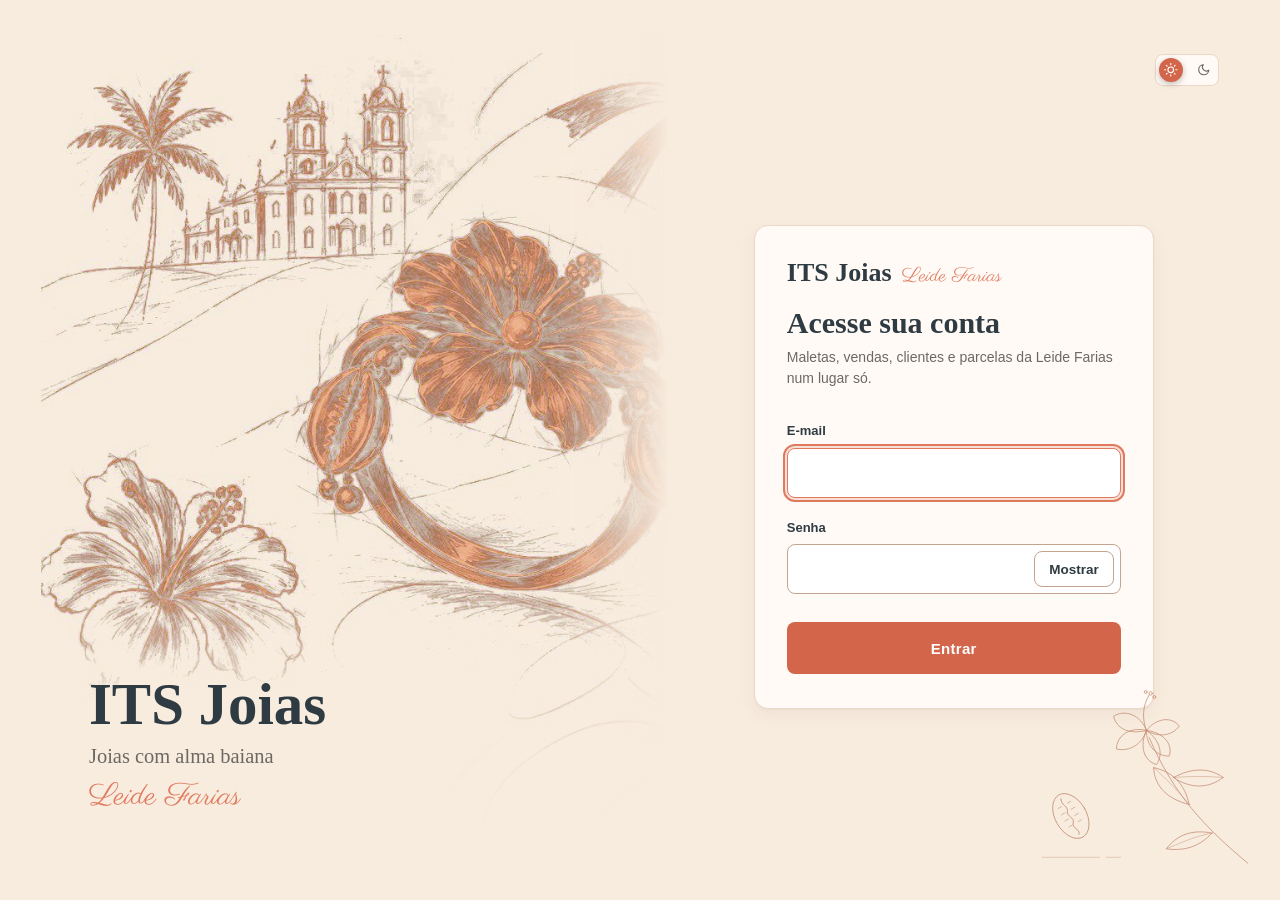
==== commit fff75476: "feat: front-end novo no estilo ateliê (menu lateral, papel pêssego e rascunhos de joias) - menu late" ====
--- a/frontend/index.html
+++ b/frontend/index.html
@@ -12,17 +12,18 @@
     <link rel="stylesheet" href="css/identidade.css">
     <link rel="stylesheet" href="css/joalheria.css">
     <link rel="stylesheet" href="css/transicoes.css">
+    <link rel="stylesheet" href="css/atelie.css">
 </head>
 <body class="pagina-painel">
     <a class="pular-conteudo" href="#painel">Pular para o conteúdo</a>
     <header>
         <div class="topo">
-            <h1 class="marca" translate="no"><span class="marca-selo" aria-hidden="true"></span><span class="marca-nome">Its Joias</span><span class="marca-lema">Leide Farias · joias com alma baiana</span></h1>
+            <h1 class="marca" translate="no"><span class="marca-selo" aria-hidden="true"></span><span class="marca-nome">ITS Joias</span><span class="marca-lema">Leide Farias</span></h1>
             <div class="usuario-topo" id="usuario-topo"></div>
         </div>
         <nav aria-label="Menu principal">
             <ul>
-                <li><a href="index.html" aria-current="page">Visualização geral</a></li>
+                <li><a href="index.html" aria-current="page">Painel</a></li>
                 <li><a href="vendas.html">Nova venda</a></li>
                 <li><a href="historico-vendas.html">Vendas</a></li>
                 <li><a href="clientes.html">Clientes</a></li>
--- a/frontend/css/painel.css
+++ b/frontend/css/painel.css
@@ -33,7 +33,7 @@
 }
 
 .painel-novo {
-    --ouro-claro: #F6D27A;
+    --ouro-claro: #EAB69F;
     --renda: var(--borda);
 }
 
@@ -455,7 +455,7 @@
 
 /* --- tema claro ------------------------------------------------------ */
 html[data-tema="claro"] .painel-novo {
-    --ouro-claro: #F3CF73;
+    --ouro-claro: #E4A288;
 }
 
 html[data-tema="claro"] .carne {
--- a/frontend/css/identidade.css
+++ b/frontend/css/identidade.css
@@ -1,8 +1,9 @@
 /* =====================================================================
    Identidade Leide Farias: a pulseira com búzio e a paleta da marca.
-   Eggshell #F4F1DE, Burnt Peach #E07A5F, Twilight Indigo #3D405B,
-   Muted Teal #81B29A e Apricot Cream #F2CC8F.
-   Escuro: a noite em índigo, com o damasco e o pêssego acesos.
+   Eggshell #F4F1DE, salmão #EAB69F, Burnt Peach #E07A5F, rosa-terra #8F5D5D,
+   Twilight Indigo #3D405B, verde-ardósia #5F797B e Muted Teal #81B29A. Sem amarelo:
+   o destaque é o salmão (só a gravura dourada da arte continua dourada).
+   Escuro: a noite em índigo, com o salmão aceso.
    Claro: o papel casca de ovo, com o texto em índigo.
    Carregado depois de style.css em todas as telas: só troca cores e a marca.
    ===================================================================== */
@@ -13,11 +14,13 @@
     --burnt-peach: #E07A5F;
     --twilight-indigo: #3D405B;
     --muted-teal: #81B29A;
-    --apricot-cream: #F2CC8F;
+    --salmao: #EAB69F;
+    --rosa-terra: #8F5D5D;
+    --verde-ardosia: #5F797B;
 
     /* nomes antigos dos detalhes, agora na paleta */
     --casario-azul: #3D405B;
-    --casario-amarelo: #F2CC8F;
+    --casario-amarelo: #EAB69F;
     --casario-rosa: #E07A5F;
     --casario-verde: #81B29A;
     --casario-terracota: #E07A5F;
@@ -31,10 +34,10 @@
     --superficie-hover: #3D405B;
     --superficie-elevada: #383B55;
     --azul-menu: #81B29A;
-    --dourado: #F2CC8F;
-    --dourado-hover: #EAB971;
-    --sobre-dourado: #2A2D42;
-    --destaque: #F2CC8F;
+    --dourado: #E07A5F;
+    --dourado-hover: #EA8E75;
+    --sobre-dourado: #232537;
+    --destaque: #EAB69F;
     --creme: #F4F1DE;
     --texto-forte: #F4F1DE;
     --texto: #E3E0CC;
@@ -45,7 +48,7 @@
     --coral: #E07A5F;
     --verde: #81B29A;
     --sucesso-texto: #93C4AC;
-    --rosa: #E8907A;
+    --rosa: #EAB69F;
     --vermelho: #EA846B;
     --perigo-texto: #F19D87;
     --sobre-vermelho: #2A2D42;
@@ -53,14 +56,14 @@
     --perigo-fundo: rgba(234, 132, 107, 0.15);
     --perigo-fundo-suave: rgba(234, 132, 107, 0.07);
     --sucesso-fundo: rgba(129, 178, 154, 0.15);
-    --destaque-fundo: rgba(242, 204, 143, 0.10);
-    --alerta-fundo: rgba(242, 204, 143, 0.15);
+    --destaque-fundo: rgba(234, 182, 159, 0.10);
+    --alerta-fundo: rgba(224, 122, 95, 0.15);
     --info-fundo: rgba(169, 182, 226, 0.14);
     --fundo-modal: rgba(20, 21, 33, 0.7);
 
-    --barra-vendidas: #F2CC8F;
+    --barra-vendidas: #E07A5F;
     --barra-disponiveis: #81B29A;
-    --barra-perdidas: #E07A5F;
+    --barra-perdidas: #EAB69F;
 }
 
 /* ---- tema claro: o papel Eggshell, o texto em índigo ---- */
@@ -68,24 +71,24 @@
     --cabecalho: #F4F1DE;
     --fundo: #F4F1DE;
     --superficie: #FFFDF5;
-    --superficie-hover: #ECE7CE;
+    --superficie-hover: #F3E5DB;
     --superficie-elevada: #FFFFFF;
     --azul-menu: #3D405B;
-    --dourado: #F2CC8F;
-    --dourado-hover: #EBBA6C;
+    --dourado: #EAB69F;
+    --dourado-hover: #E4A288;
     --sobre-dourado: #3D405B;
     --destaque: #A9492E;
     --creme: #F4F1DE;
     --texto-forte: #3D405B;
     --texto: #4A4D66;
     --texto-suave: #63657B;
-    --borda: #E0DAC0;
-    --campo-borda: #A0997C;
+    --borda: #E6D8CC;
+    --campo-borda: #5F797B;
     --placeholder: #74768A;
     --coral: #BD563B;
     --verde: #4A866A;
     --sucesso-texto: #36694F;
-    --rosa: #BD563B;
+    --rosa: #8F5D5D;
     --vermelho: #B4432B;
     --perigo-texto: #99361F;
     --sobre-vermelho: #FFFFFF;
@@ -93,16 +96,16 @@
     --perigo-fundo: rgba(180, 67, 43, 0.10);
     --perigo-fundo-suave: rgba(180, 67, 43, 0.05);
     --sucesso-fundo: rgba(74, 134, 106, 0.12);
-    --destaque-fundo: rgba(242, 204, 143, 0.22);
-    --alerta-fundo: rgba(242, 204, 143, 0.30);
+    --destaque-fundo: rgba(234, 182, 159, 0.22);
+    --alerta-fundo: rgba(234, 182, 159, 0.32);
     --info-fundo: rgba(61, 64, 91, 0.07);
     --fundo-modal: rgba(61, 64, 91, 0.4);
     --sombra: 0 22px 60px rgba(61, 64, 91, 0.18);
     --sombra-leve: 0 8px 24px rgba(61, 64, 91, 0.10);
 
-    --barra-vendidas: #3D405B;
+    --barra-vendidas: #E07A5F;
     --barra-disponiveis: #81B29A;
-    --barra-perdidas: #E07A5F;
+    --barra-perdidas: #8F5D5D;
 }
 
 /* --- a onda do logo no lugar do 〜〜〜 sob os títulos ----------------- */
@@ -191,12 +194,13 @@
     align-items: flex-start;
 }
 
-/* no login, a pulseira com búzio desenhada (img/pulseira.webp), acima de "Its Joias" */
+/* no login, a pulseira com búzio desenhada (img/pulseira.webp), com "Its Joias" dentro da corrente */
 .login-logo {
+    position: relative;
     display: block;
-    width: clamp(96px, 8vw, 118px);
+    width: clamp(150px, 13vw, 190px);
     aspect-ratio: 420 / 494;
-    margin-bottom: 20px;
+    margin: 0 auto 22px;
     background: url("../img/pulseira.webp") left center / contain no-repeat;
     filter: drop-shadow(0 6px 16px rgba(0, 0, 0, 0.4));
     animation: logo-entrar 1.2s var(--transicao, ease) 0.15s backwards;
@@ -205,6 +209,20 @@
 html[data-tema="claro"] .login-logo {
     background-image: url("../img/pulseira-clara.webp");
     filter: none;
+}
+
+/* o nome no meio do círculo da corrente (o centro fica a 41% da altura da imagem) */
+.login-logo span {
+    position: absolute;
+    top: 41.5%;
+    left: 48.6%;
+    transform: translate(-50%, -50%);
+    color: var(--texto-forte);
+    font-family: var(--fonte-titulo);
+    font-size: clamp(15px, 1.35vw, 19px);
+    letter-spacing: 0.08em;
+    text-transform: uppercase;
+    white-space: nowrap;
 }
 
 @keyframes logo-entrar {
@@ -238,7 +256,7 @@
 
 /* --- painel: o fio nas cores do casario ------------------ */
 .painel-novo {
-    --ouro-claro: #FFD66B;
+    --ouro-claro: #EAB69F;
 }
 
 .fio-parte--receber {
@@ -275,7 +293,11 @@
     }
 
     .login-logo {
-        width: 80px;
+        width: 130px;
+    }
+
+    .login-logo span {
+        font-size: 13px;
     }
 
     .login-marca-nome {
@@ -326,7 +348,7 @@
 }
 
 .login-marca-lema {
-    color: #F2CC8F;
+    color: #EAB69F;
 }
 
 .login-marca-onda {
--- a/frontend/css/joalheria.css
+++ b/frontend/css/joalheria.css
@@ -77,7 +77,7 @@
     border-radius: 999px;
     background: var(--dourado);
     color: var(--sobre-dourado);
-    box-shadow: 0 6px 18px rgba(242, 204, 143, 0.22);
+    box-shadow: 0 6px 18px rgba(224, 122, 95, 0.25);
 }
 
 nav a[aria-current="page"]::after {
@@ -96,11 +96,11 @@
 /* --- cartões e tabelas: o fio dourado fino ------------------------------ */
 html:not([data-tema="claro"]) :is(.bloco, .cartao, .fio, .carne-corpo, .venda-cartao, .cartao-form,
     .venda-passo, table, .gaveta-venda) {
-    border-color: rgba(242, 204, 143, 0.18);
+    border-color: rgba(234, 182, 159, 0.18);
 }
 
 html:not([data-tema="claro"]) th {
-    color: #E2C08A;
+    color: #EAB69F;
 }
 
 /* --- situação da venda em pílula --------------------------------------- */
--- a/frontend/css/atelie.css
+++ b/frontend/css/atelie.css
@@ -0,0 +1,846 @@
+@import url("https://fonts.googleapis.com/css2?family=Cormorant+Garamond:wght@500;600;700&family=Inter:wght@400;500;600;700&family=Parisienne&display=swap");
+
+/* =====================================================================
+   Ateliê: o front-end novo do ITS Joias (carregado por último em todas as telas).
+   - menu lateral em ardósia, com ícones; a tela aberta é uma pílula salmão;
+   - papel pêssego com rascunhos de ourives (anel, pedra, corrente, brincos, hibisco e búzio);
+   - salmão para ação e destaque, verde para "deu certo"; sem amarelo;
+   - títulos em Cormorant Garamond, texto em Inter, a assinatura "Leide Farias" em Parisienne.
+   Só muda a aparência: as classes e os ids que os scripts usam continuam os mesmos.
+   ===================================================================== */
+
+:root {
+    --fonte-titulo: "Cormorant Garamond", Georgia, "Times New Roman", serif;
+    --fonte-texto: "Inter", system-ui, -apple-system, "Segoe UI", Arial, sans-serif;
+    --fonte-assinatura: "Parisienne", "Brush Script MT", cursive;
+
+    /* ---- claro (padrão do modelo): papel pêssego ---- */
+    --fundo: #F8ECDF;
+    --cabecalho: #2F3B42;
+    --lateral: #2F3B42;
+    --lateral-texto: #E7E0D7;
+    --lateral-suave: #A7B1B5;
+    --lateral-hover: rgba(255, 255, 255, 0.07);
+    --superficie: #FFFAF5;
+    --superficie-sutil: #FBF2E8;
+    --superficie-hover: #F6E7D9;
+    --superficie-elevada: #FFFFFF;
+    --borda: #EBD8C6;
+    --campo-borda: #C4A48E;
+    --placeholder: #9A8E86;
+    --texto-forte: #2F3B42;
+    --texto: #3F4A50;
+    --texto-suave: #6E6862;
+    --dourado: #D2654A;
+    --dourado-hover: #BF5539;
+    --sobre-dourado: #FFFFFF;
+    --destaque: #B2492E;
+    --creme: #FFFAF5;
+    --coral: #E07A5F;
+    --salmao-claro: #F4C9B6;
+    --verde: #6E9F86;
+    --sucesso-texto: #3C7259;
+    --rosa: #8F5D5D;
+    --vermelho: #C24A35;
+    --perigo-texto: #A53A25;
+    --sobre-vermelho: #FFFFFF;
+    --info: #4F6A73;
+    --azul-menu: #2F3B42;
+    --perigo-fundo: rgba(194, 74, 53, 0.10);
+    --perigo-fundo-suave: rgba(194, 74, 53, 0.05);
+    --sucesso-fundo: #E2EFE6;
+    --destaque-fundo: rgba(224, 122, 95, 0.12);
+    --alerta-fundo: rgba(224, 122, 95, 0.16);
+    --info-fundo: rgba(79, 106, 115, 0.10);
+    --fundo-modal: rgba(47, 59, 66, 0.42);
+    --sombra: 0 22px 60px rgba(90, 55, 35, 0.16);
+    --sombra-leve: 0 8px 24px rgba(90, 55, 35, 0.09);
+    --sombra-cartao: 0 1px 2px rgba(90, 55, 35, 0.05), 0 6px 18px rgba(90, 55, 35, 0.05);
+    --kpi-salmao: #F7D9CB;
+    --kpi-pessego: #FBE7D6;
+    --kpi-verde: #E2EFE6;
+    --kpi-areia: #F3E6D8;
+
+    --barra-vendidas: #E07A5F;
+    --barra-disponiveis: #81B29A;
+    --barra-perdidas: #2F3B42;
+    --fatia-outras: #C9B8A8;
+
+    --raio: 10px;
+    --rascunho-opacidade: 0.8;
+}
+
+/* ---- escuro: a noite em ardósia, os rascunhos em salmão apagado ---- */
+html[data-tema="escuro"],
+html:not([data-tema="claro"]) {
+    --fundo: #263037;
+    --cabecalho: #1D262B;
+    --lateral: #1D262B;
+    --lateral-texto: #E7E0D7;
+    --lateral-suave: #97A2A7;
+    --lateral-hover: rgba(255, 255, 255, 0.06);
+    --superficie: #2E393F;
+    --superficie-sutil: #2A343A;
+    --superficie-hover: #36434A;
+    --superficie-elevada: #34414A;
+    --borda: #3F4D55;
+    --campo-borda: #7E8C92;
+    --placeholder: #8F9A9E;
+    --texto-forte: #F6EEE5;
+    --texto: #DED6CC;
+    --texto-suave: #A9B1B4;
+    --dourado: #E07A5F;
+    --dourado-hover: #E88E75;
+    --sobre-dourado: #1D262B;
+    --destaque: #F0A68F;
+    --creme: #F6EEE5;
+    --coral: #E07A5F;
+    --verde: #81B29A;
+    --sucesso-texto: #9CCBB3;
+    --rosa: #E6A7A0;
+    --vermelho: #EA846B;
+    --perigo-texto: #F2A08B;
+    --sobre-vermelho: #1D262B;
+    --info: #A9C3CB;
+    --azul-menu: #F6EEE5;
+    --perigo-fundo: rgba(234, 132, 107, 0.15);
+    --perigo-fundo-suave: rgba(234, 132, 107, 0.07);
+    --sucesso-fundo: rgba(129, 178, 154, 0.16);
+    --destaque-fundo: rgba(224, 122, 95, 0.13);
+    --alerta-fundo: rgba(224, 122, 95, 0.18);
+    --info-fundo: rgba(169, 195, 203, 0.12);
+    --fundo-modal: rgba(10, 14, 17, 0.66);
+    --sombra: 0 22px 60px rgba(0, 0, 0, 0.45);
+    --sombra-leve: 0 8px 24px rgba(0, 0, 0, 0.3);
+    --sombra-cartao: 0 1px 2px rgba(0, 0, 0, 0.2);
+    --kpi-salmao: rgba(224, 122, 95, 0.20);
+    --kpi-pessego: rgba(244, 201, 182, 0.12);
+    --kpi-verde: rgba(129, 178, 154, 0.16);
+    --kpi-areia: rgba(255, 255, 255, 0.05);
+    --barra-vendidas: #E07A5F;
+    --barra-disponiveis: #81B29A;
+    --barra-perdidas: #C9B8A8;
+    --fatia-outras: #6F7C82;
+    --rascunho-opacidade: 0.35;
+}
+
+html[data-tema="claro"] {
+    --fundo: #F8ECDF;
+    --cabecalho: #2F3B42;
+    --lateral: #2F3B42;
+    --lateral-texto: #E7E0D7;
+    --lateral-suave: #A7B1B5;
+    --lateral-hover: rgba(255, 255, 255, 0.07);
+    --superficie: #FFFAF5;
+    --superficie-sutil: #FBF2E8;
+    --superficie-hover: #F6E7D9;
+    --superficie-elevada: #FFFFFF;
+    --borda: #EBD8C6;
+    --campo-borda: #C4A48E;
+    --placeholder: #9A8E86;
+    --texto-forte: #2F3B42;
+    --texto: #3F4A50;
+    --texto-suave: #6E6862;
+    --dourado: #D2654A;
+    --dourado-hover: #BF5539;
+    --sobre-dourado: #FFFFFF;
+    --destaque: #B2492E;
+    --creme: #FFFAF5;
+    --coral: #E07A5F;
+    --verde: #6E9F86;
+    --sucesso-texto: #3C7259;
+    --rosa: #8F5D5D;
+    --vermelho: #C24A35;
+    --perigo-texto: #A53A25;
+    --sobre-vermelho: #FFFFFF;
+    --info: #4F6A73;
+    --azul-menu: #2F3B42;
+    --perigo-fundo: rgba(194, 74, 53, 0.10);
+    --perigo-fundo-suave: rgba(194, 74, 53, 0.05);
+    --sucesso-fundo: #E2EFE6;
+    --destaque-fundo: rgba(224, 122, 95, 0.12);
+    --alerta-fundo: rgba(224, 122, 95, 0.16);
+    --info-fundo: rgba(79, 106, 115, 0.10);
+    --fundo-modal: rgba(47, 59, 66, 0.42);
+    --sombra: 0 22px 60px rgba(90, 55, 35, 0.16);
+    --sombra-leve: 0 8px 24px rgba(90, 55, 35, 0.09);
+    --sombra-cartao: 0 1px 2px rgba(90, 55, 35, 0.05), 0 6px 18px rgba(90, 55, 35, 0.05);
+    --kpi-salmao: #F7D9CB;
+    --kpi-pessego: #FBE7D6;
+    --kpi-verde: #E2EFE6;
+    --kpi-areia: #F3E6D8;
+    --barra-vendidas: #E07A5F;
+    --barra-disponiveis: #81B29A;
+    --barra-perdidas: #2F3B42;
+    --fatia-outras: #C9B8A8;
+    --rascunho-opacidade: 0.8;
+}
+
+/* --- a página: papel com os rascunhos de ourives ------------------------ */
+html:not(#_) body {
+    font-family: var(--fonte-texto);
+    font-size: 14px;
+    background-color: var(--fundo);
+}
+
+body:not(.corpo-login) {
+    position: relative;
+}
+
+/* os rascunhos ficam atrás de tudo, no alto e no pé da área de conteúdo */
+body:not(.corpo-login)::before,
+body:not(.corpo-login)::after {
+    position: fixed;
+    z-index: 0;
+    content: "";
+    opacity: var(--rascunho-opacidade);
+    pointer-events: none;
+}
+
+body:not(.corpo-login)::before {
+    top: 0;
+    right: 12px;
+    width: min(560px, 48vw);
+    aspect-ratio: 560 / 230;
+    background: url("../img/rascunho-joias.svg") top right / contain no-repeat;
+}
+
+body:not(.corpo-login)::after {
+    right: -12px;
+    bottom: -8px;
+    width: min(300px, 30vw);
+    aspect-ratio: 320 / 300;
+    background: url("../img/rascunho-folhas.svg") bottom right / contain no-repeat;
+}
+
+/* o enfeite em gravura de cada tela sai: quem enfeita agora são os rascunhos */
+html:not(#_) main::before {
+    display: none;
+}
+
+/* --- títulos ------------------------------------------------------------- */
+html:not(#_) :is(h1, h2, h3, .fio-total, .carne-valor, .carne-data) {
+    font-family: var(--fonte-titulo);
+    font-weight: 600;
+    font-variant-numeric: lining-nums;
+    letter-spacing: 0;
+}
+
+html:not(#_) :is(h1, main > h2)::after {
+    display: none;
+}
+
+html:not(#_) main > h2,
+html:not(#_) .cabecalho-pagina h2,
+html:not(#_) .abertura h2 {
+    margin: 0 0 6px;
+    color: var(--texto-forte);
+    font-size: clamp(30px, 3vw, 40px);
+    line-height: 1.1;
+}
+
+html:not(#_) h3 {
+    font-size: 21px;
+}
+
+html:not(#_) p {
+    font-size: 14px;
+}
+
+html:not(#_) .subtitulo-pagina {
+    margin: 0 0 24px;
+    color: var(--texto-suave);
+}
+
+/* =====================================================================
+   O menu lateral
+   ===================================================================== */
+html:not(#_) .pular-conteudo {
+    position: absolute;
+}
+
+@media (min-width: 900px) {
+    html:not(#_) body:not(.corpo-login) {
+        display: grid;
+        grid-template-columns: 232px minmax(0, 1fr);
+        grid-template-rows: 1fr auto;
+        min-height: 100vh;
+        padding: 0;
+    }
+
+    html:not(#_) body > header {
+        position: sticky;
+        top: 0;
+        z-index: 40;
+        grid-row: 1 / 3;
+        grid-column: 1;
+        display: flex;
+        flex-direction: column;
+        gap: 26px;
+        height: 100vh;
+        margin: 0;
+        padding: 28px 16px 20px;
+        overflow-y: auto;
+        border: 0;
+        background: var(--lateral);
+        color: var(--lateral-texto);
+    }
+
+    html:not(#_) body > header .topo {
+        display: contents;
+    }
+
+    html:not(#_) body > main {
+        grid-column: 2;
+        position: relative;
+        z-index: 1;
+        width: 100%;
+        max-width: 1320px;
+        margin: 0;
+        padding: 34px clamp(20px, 3.2vw, 44px) 40px;
+    }
+
+    html:not(#_) body > footer {
+        grid-column: 2;
+        position: relative;
+        z-index: 1;
+    }
+
+    html:not(#_) body > header nav ul {
+        flex-direction: column;
+        flex-wrap: nowrap;
+        gap: 3px;
+    }
+
+    html:not(#_) body > header nav a {
+        width: 100%;
+        justify-content: flex-start;
+    }
+
+    html:not(#_) .usuario-topo {
+        order: 3;
+        display: flex;
+        flex-wrap: wrap;
+        align-items: center;
+        gap: 10px;
+        margin-top: auto;
+        padding-top: 16px;
+        border-top: 1px solid rgba(255, 255, 255, 0.1);
+    }
+
+    html:not(#_) .usuario-topo-nome {
+        flex-basis: 100%;
+        order: -1;
+        align-items: flex-start;
+    }
+}
+
+/* a marca: "ITS Joias" e a assinatura da Leide */
+html:not(#_) header h1.marca {
+    display: grid;
+    grid-template-columns: auto;
+    gap: 0;
+    margin: 0;
+    padding: 0 8px;
+}
+
+html:not(#_) header .marca-selo {
+    display: none;
+}
+
+html:not(#_) header .marca-nome {
+    color: var(--lateral-texto);
+    font-family: var(--fonte-titulo);
+    font-size: 30px;
+    font-weight: 600;
+    line-height: 1;
+}
+
+html:not(#_) header .marca-lema {
+    margin-top: 6px;
+    color: var(--coral);
+    font-family: var(--fonte-assinatura);
+    font-size: 21px;
+    font-weight: 400;
+    letter-spacing: 0;
+    line-height: 1;
+    text-transform: none;
+}
+
+/* os itens do menu, com ícone em traço */
+html:not(#_) body > header nav a {
+    display: flex;
+    align-items: center;
+    gap: 12px;
+    min-height: 42px;
+    margin: 0;
+    padding: 9px 12px;
+    border: 0;
+    border-radius: 8px;
+    background: transparent;
+    box-shadow: none;
+    color: var(--lateral-texto);
+    font-family: var(--fonte-texto);
+    font-size: 14px;
+    font-weight: 500;
+    letter-spacing: 0;
+    text-transform: none;
+}
+
+html:not(#_) body > header nav a::after {
+    display: none;
+}
+
+html:not(#_) body > header nav a::before {
+    flex: none;
+    width: 18px;
+    height: 18px;
+    background: currentColor;
+    content: "";
+    opacity: 0.85;
+    -webkit-mask: var(--icone) center / contain no-repeat;
+    mask: var(--icone) center / contain no-repeat;
+}
+
+html:not(#_) body > header nav a:hover,
+html:not(#_) body > header nav a:focus-visible {
+    background: var(--lateral-hover);
+    color: #FFFFFF;
+}
+
+html:not(#_) body > header nav a[aria-current="page"] {
+    background: #E07A5F;
+    box-shadow: 0 6px 16px rgba(224, 122, 95, 0.28);
+    color: #FFFFFF;
+    font-weight: 600;
+}
+
+html:not(#_) body > header nav a[aria-current="page"]::before {
+    opacity: 1;
+}
+
+nav a[href="index.html"] { --icone: url("data:image/svg+xml,%3Csvg xmlns='http://www.w3.org/2000/svg' viewBox='0 0 24 24' fill='none' stroke='black' stroke-width='1.8' stroke-linecap='round' stroke-linejoin='round'%3E%3Crect x='3' y='3' width='7' height='9' rx='1.5'/%3E%3Crect x='14' y='3' width='7' height='5' rx='1.5'/%3E%3Crect x='14' y='12' width='7' height='9' rx='1.5'/%3E%3Crect x='3' y='16' width='7' height='5' rx='1.5'/%3E%3C/svg%3E"); }
+nav a[href="vendas.html"] { --icone: url("data:image/svg+xml,%3Csvg xmlns='http://www.w3.org/2000/svg' viewBox='0 0 24 24' fill='none' stroke='black' stroke-width='1.8' stroke-linecap='round' stroke-linejoin='round'%3E%3Cpath d='M5 8h14l-1.2 12H6.2z'/%3E%3Cpath d='M9 8V6a3 3 0 0 1 6 0v2'/%3E%3Cpath d='M12 12v5M9.5 14.5h5'/%3E%3C/svg%3E"); }
+nav a[href="historico-vendas.html"] { --icone: url("data:image/svg+xml,%3Csvg xmlns='http://www.w3.org/2000/svg' viewBox='0 0 24 24' fill='none' stroke='black' stroke-width='1.8' stroke-linecap='round' stroke-linejoin='round'%3E%3Cpath d='M6 3h12v18l-3-2-3 2-3-2-3 2z'/%3E%3Cpath d='M9 8h6M9 12h6M9 16h3'/%3E%3C/svg%3E"); }
+nav a[href="clientes.html"] { --icone: url("data:image/svg+xml,%3Csvg xmlns='http://www.w3.org/2000/svg' viewBox='0 0 24 24' fill='none' stroke='black' stroke-width='1.8' stroke-linecap='round' stroke-linejoin='round'%3E%3Ccircle cx='9' cy='8' r='3.5'/%3E%3Cpath d='M2.5 20c.8-3.6 3.3-5.5 6.5-5.5s5.7 1.9 6.5 5.5'/%3E%3Cpath d='M16 4.6a3.5 3.5 0 0 1 0 6.8M18 14.8c1.8.8 3 2.5 3.5 5.2'/%3E%3C/svg%3E"); }
+nav a[href="maletas.html"] { --icone: url("data:image/svg+xml,%3Csvg xmlns='http://www.w3.org/2000/svg' viewBox='0 0 24 24' fill='none' stroke='black' stroke-width='1.8' stroke-linecap='round' stroke-linejoin='round'%3E%3Crect x='3' y='7' width='18' height='13' rx='2'/%3E%3Cpath d='M9 7V5a1.5 1.5 0 0 1 1.5-1.5h3A1.5 1.5 0 0 1 15 5v2M3 13h18M11 13v2h2v-2'/%3E%3C/svg%3E"); }
+nav a[href="produtos.html"] { --icone: url("data:image/svg+xml,%3Csvg xmlns='http://www.w3.org/2000/svg' viewBox='0 0 24 24' fill='none' stroke='black' stroke-width='1.8' stroke-linecap='round' stroke-linejoin='round'%3E%3Cpath d='M7 4h10l4 5-9 11L3 9z'/%3E%3Cpath d='M3 9h18M9.5 4 8 9l4 11 4-11-1.5-5'/%3E%3C/svg%3E"); }
+
+/* quem está usando e os botões, no pé do menu */
+html:not(#_) .usuario-topo-nome strong {
+    color: var(--lateral-texto);
+}
+
+html:not(#_) .usuario-topo-nome span {
+    color: var(--lateral-suave);
+}
+
+html:not(#_) body > header .botao-secundario {
+    border-color: rgba(255, 255, 255, 0.22);
+    background: transparent;
+    color: var(--lateral-texto);
+}
+
+html:not(#_) body > header .botao-secundario:hover {
+    background: var(--lateral-hover);
+    color: #FFFFFF;
+}
+
+/* --- celular e tablet: o menu vira uma faixa no alto, que rola para o lado --- */
+@media (max-width: 899px) {
+    html:not(#_) body:not(.corpo-login) {
+        padding: 0 14px 24px;
+    }
+
+    html:not(#_) body > header {
+        position: sticky;
+        top: 0;
+        z-index: 40;
+        margin: 0 -14px 18px;
+        padding: 14px 14px 10px;
+        border: 0;
+        background: var(--lateral);
+    }
+
+    html:not(#_) body > header .topo {
+        display: flex;
+        align-items: center;
+        justify-content: space-between;
+        margin-bottom: 10px;
+    }
+
+    html:not(#_) header .marca-nome {
+        font-size: 24px;
+    }
+
+    html:not(#_) header .marca-lema {
+        margin-top: 2px;
+        font-size: 17px;
+    }
+
+    html:not(#_) .usuario-topo-nome {
+        display: none;
+    }
+
+    html:not(#_) body > header nav ul {
+        flex-wrap: nowrap;
+        gap: 4px;
+        overflow-x: auto;
+        scrollbar-width: none;
+    }
+
+    html:not(#_) body > header nav a {
+        min-height: 40px;
+        padding: 8px 12px;
+        white-space: nowrap;
+    }
+
+    html:not(#_) body > main {
+        position: relative;
+        z-index: 1;
+        padding: 8px 0 32px;
+    }
+
+    body:not(.corpo-login)::before {
+        top: 110px;
+        width: 70vw;
+        opacity: calc(var(--rascunho-opacidade) * 0.5);
+    }
+}
+
+/* =====================================================================
+   Cartões, tabelas, campos e botões
+   ===================================================================== */
+html:not(#_) :is(.bloco, .cartao, .cartao-form, .venda-passo, .venda-cartao, .gaveta-venda, .fio, .carne,
+    .resumo-venda, .painel-aviso, .topico-conteudo) {
+    border: 1px solid var(--borda);
+    border-radius: var(--raio);
+    background: var(--superficie);
+    box-shadow: var(--sombra-cartao);
+}
+
+html:not(#_) .tabela-rolavel,
+html:not(#_) main table {
+    border: 1px solid var(--borda);
+    border-radius: var(--raio);
+    background: var(--superficie);
+    box-shadow: var(--sombra-cartao);
+}
+
+html:not(#_) .tabela-rolavel table {
+    border: 0;
+    box-shadow: none;
+}
+
+html:not(#_) th {
+    background: var(--superficie-sutil);
+    color: var(--texto-suave);
+    font-family: var(--fonte-texto);
+    font-size: 12px;
+    font-weight: 600;
+    letter-spacing: 0.02em;
+    text-transform: none;
+}
+
+html:not(#_) td {
+    color: var(--texto);
+    font-size: 13.5px;
+    font-variant-numeric: tabular-nums;
+}
+
+html:not(#_) tbody tr:hover td {
+    background: var(--superficie-hover);
+}
+
+html:not(#_) :is(input, select, textarea) {
+    border-color: var(--campo-borda);
+    border-radius: 8px;
+    background: var(--superficie-elevada);
+    color: var(--texto-forte);
+    font-family: var(--fonte-texto);
+    font-size: 14px;
+}
+
+html:not(#_) :is(input, select, textarea):focus {
+    border-color: var(--coral);
+    box-shadow: 0 0 0 3px rgba(224, 122, 95, 0.2);
+    outline: none;
+}
+
+html:not(#_) label {
+    font-family: var(--fonte-texto);
+}
+
+html:not(#_) button {
+    border-radius: 8px;
+    font-family: var(--fonte-texto);
+    font-size: 13.5px;
+    font-weight: 600;
+    letter-spacing: 0;
+    text-transform: none;
+}
+
+html:not(#_) button.botao-pequeno {
+    font-size: 12px;
+}
+
+html:not(#_) .botao-secundario {
+    border-color: var(--campo-borda);
+    background: var(--superficie-elevada);
+    color: var(--texto-forte);
+}
+
+html:not(#_) .botao-perigo {
+    border-color: var(--vermelho);
+    background: transparent;
+    color: var(--perigo-texto);
+}
+
+html:not(#_) :is(button, a, input, select, textarea):focus-visible {
+    outline: 2px solid var(--coral);
+    outline-offset: 2px;
+}
+
+/* situação em pílula: finalizada / paga / ativa em verde, pendente e atrasada em salmão */
+html:not(#_) :is(.etiqueta, .chip) {
+    border-radius: 999px;
+    font-family: var(--fonte-texto);
+    font-weight: 600;
+}
+
+/* o rodapé */
+html:not(#_) body > footer {
+    border-top: 1px solid var(--borda);
+    background: transparent;
+    color: var(--texto-suave);
+}
+
+/* a tabela das maletas tem muitas colunas: mais justa ao lado do menu */
+html:not(#_) #tabela :is(th, td) {
+    padding-right: 8px;
+    padding-left: 8px;
+}
+
+html:not(#_) #tabela td {
+    font-size: 13px;
+}
+
+/* =====================================================================
+   Painel
+   ===================================================================== */
+html:not(#_) .abertura {
+    padding: 0 0 8px;
+    border: 0;
+    background: none;
+}
+
+html:not(#_) .abertura::after,
+html:not(#_) .painel-novo .painel-divisa::after {
+    display: none;
+}
+
+html:not(#_) .abertura-saudacao {
+    color: var(--destaque);
+    font-family: var(--fonte-texto);
+    font-size: 12px;
+    letter-spacing: 0.14em;
+}
+
+html:not(#_) .painel-novo .painel-divisa {
+    margin-top: 12px;
+    font-size: 26px;
+}
+
+/* o "fio": total vendido e as três contas em cartões coloridos, como os indicadores do modelo */
+html:not(#_) .fio-contas {
+    gap: 10px;
+}
+
+html:not(#_) .fio-conta {
+    padding: 12px 14px;
+    border: 0;
+    border-radius: 8px;
+}
+
+html:not(#_) .fio-conta--recebido { background: var(--kpi-verde); }
+html:not(#_) .fio-conta--receber { background: var(--kpi-pessego); }
+html:not(#_) .fio-conta--atrasado { background: var(--kpi-salmao); }
+
+html:not(#_) .fio-parte--recebido { background: var(--barra-disponiveis); }
+html:not(#_) .fio-parte--receber { background: var(--salmao-claro); }
+html:not(#_) .fio-parte--atrasado { background: var(--coral); }
+
+html:not(#_) .fio-total {
+    color: var(--texto-forte);
+    font-size: clamp(32px, 3.2vw, 42px);
+    font-weight: 700;
+    line-height: 1.1;
+}
+
+/* o carnê do próximo dia 5: canhoto salmão */
+html:not(#_) .carne-canhoto {
+    background: #E07A5F;
+    color: #FFFFFF;
+}
+
+html:not(#_) .carne-canhoto :is(p, .carne-rotulo, .carne-data, .carne-valor, .carne-nota) {
+    color: #FFFFFF;
+}
+
+html:not(#_) .carne-valor {
+    font-size: clamp(22px, 2vw, 28px);
+    overflow-wrap: anywhere;
+    font-weight: 700;
+    line-height: 1.1;
+}
+
+html:not(#_) .carne-data {
+    font-size: 22px;
+    line-height: 1.1;
+}
+
+/* =====================================================================
+   Login: papel pêssego, a gravura salmão à esquerda e o formulário à direita
+   ===================================================================== */
+html:not(#_) .corpo-login {
+    background: var(--fundo);
+}
+
+html:not(#_) .login-foto {
+    background: #F8ECDF;
+}
+
+html:not(#_) .login-foto .arte-clara {
+    display: block;
+}
+
+html:not(#_) .login-foto .arte-escura {
+    display: none;
+}
+
+html:not(#_):not([data-tema="claro"]) .login-foto {
+    background: #283239;
+}
+
+html:not(#_):not([data-tema="claro"]) .login-foto .arte-clara {
+    display: none;
+}
+
+html:not(#_):not([data-tema="claro"]) .login-foto .arte-escura {
+    display: block;
+}
+
+html:not(#_) .login-foto::after {
+    background: linear-gradient(to bottom, rgba(248, 236, 223, 0), rgba(248, 236, 223, 0.9) 62%, #F8ECDF);
+}
+
+html:not(#_):not([data-tema="claro"]) .login-foto::after {
+    background: linear-gradient(to bottom, rgba(40, 50, 57, 0), rgba(40, 50, 57, 0.9) 62%, #283239);
+}
+
+html:not(#_) .login-lado,
+html:not(#_):not([data-tema="claro"]) .login-lado {
+    background: var(--fundo);
+}
+
+html:not(#_) .login-marca-nome {
+    color: var(--texto-forte);
+    font-family: var(--fonte-titulo);
+    font-size: clamp(44px, 4.6vw, 64px);
+    font-weight: 600;
+    letter-spacing: 0;
+}
+
+html:not(#_) .login-marca-lema {
+    color: var(--texto-suave);
+    font-family: var(--fonte-titulo);
+    font-size: clamp(18px, 1.6vw, 22px);
+    font-weight: 500;
+    letter-spacing: 0;
+    text-transform: none;
+}
+
+html:not(#_) .login-assinatura {
+    color: var(--coral);
+    font-family: var(--fonte-assinatura);
+    font-size: clamp(26px, 2.4vw, 34px);
+    line-height: 1.2;
+}
+
+html:not(#_) .login-marca-onda {
+    display: none;
+}
+
+/* o formulário num cartão de papel */
+html:not(#_) .corpo-login .cartao-login {
+    max-width: 400px;
+    padding: 34px 32px;
+    border: 1px solid var(--borda);
+    border-radius: 14px;
+    background: var(--superficie);
+    box-shadow: var(--sombra-cartao);
+}
+
+html:not(#_) .corpo-login .cartao-login h1 {
+    margin: 0 0 6px;
+    font-size: 30px;
+}
+
+html:not(#_) .login-logo {
+    display: none;
+}
+
+html:not(#_) .login-cabeca {
+    display: flex;
+    align-items: baseline;
+    gap: 10px;
+    margin: 0 0 18px;
+}
+
+html:not(#_) .login-cabeca strong {
+    color: var(--texto-forte);
+    font-family: var(--fonte-titulo);
+    font-size: 26px;
+    font-weight: 700;
+    line-height: 1;
+}
+
+html:not(#_) .login-cabeca span {
+    color: var(--coral);
+    font-family: var(--fonte-assinatura);
+    font-size: 20px;
+    line-height: 1;
+}
+
+html:not(#_) .corpo-login #form-login button[type="submit"] {
+    width: 100%;
+    min-height: 46px;
+    font-size: 15px;
+}
+
+/* os rascunhos também no login, no canto do formulário */
+html:not(#_) .login-lado {
+    position: relative;
+}
+
+html:not(#_) .login-lado::after {
+    position: absolute;
+    right: -10px;
+    bottom: -6px;
+    width: min(260px, 40%);
+    aspect-ratio: 320 / 300;
+    background: url("../img/rascunho-folhas.svg") bottom right / contain no-repeat;
+    content: "";
+    opacity: var(--rascunho-opacidade);
+    pointer-events: none;
+}
+
+/* =====================================================================
+   Movimento: só o essencial
+   ===================================================================== */
+@media (prefers-reduced-motion: reduce) {
+    body:not(.corpo-login)::before,
+    body:not(.corpo-login)::after {
+        transition: none;
+    }
+}
